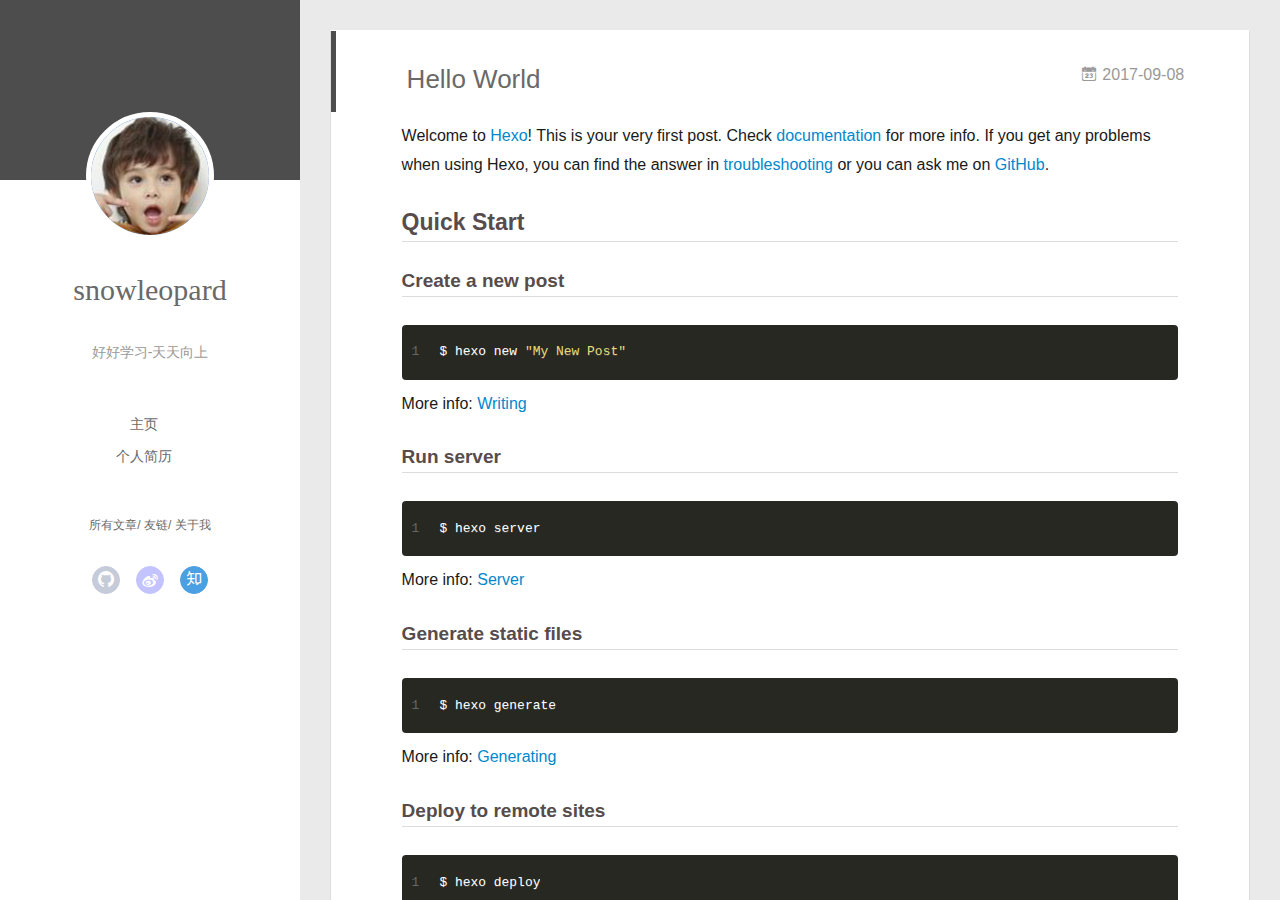
==== index.html @ a70fa16c "Site updated: 2017-09-08 23:40:39" ====
<!DOCTYPE html>
<html>
<head>
  <meta charset="utf-8">
  
  <meta name="renderer" content="webkit">
  <meta http-equiv="X-UA-Compatible" content="IE=edge" >
  <link rel="dns-prefetch" href="http://eofpk.github.io">
  <title>个人博客</title>
  <meta name="viewport" content="width=device-width, initial-scale=1, maximum-scale=1">
  <meta name="description" content="站在巨人的肩膀上">
<meta property="og:type" content="website">
<meta property="og:title" content="个人博客">
<meta property="og:url" content="http://eofpk.github.io/index.html">
<meta property="og:site_name" content="个人博客">
<meta property="og:description" content="站在巨人的肩膀上">
<meta name="twitter:card" content="summary">
<meta name="twitter:title" content="个人博客">
<meta name="twitter:description" content="站在巨人的肩膀上">
  
    <link rel="alternative" href="/atom.xml" title="个人博客" type="application/atom+xml">
  
  
    <link rel="icon" href="/favicon.png">
  
  <link rel="stylesheet" type="text/css" href="/./main.507b3a.css">
  <style type="text/css">
  
    #container.show {
      background: linear-gradient(200deg,#a0cfe4,#e8c37e);
    }
  </style>
  

  

</head>

<body>
  <div id="container" q-class="show:isCtnShow">
    <canvas id="anm-canvas" class="anm-canvas"></canvas>
    <div class="left-col" q-class="show:isShow">
      
<div class="overlay" style="background: #4d4d4d"></div>
<div class="intrude-less">
	<header id="header" class="inner">
		<a href="" class="profilepic">
			<img src="/icon.png" class="js-avatar">
		</a>
		<hgroup>
		  <h1 class="header-author"><a href="">snowleopard</a></h1>
		</hgroup>
		
		<p class="header-subtitle">好好学习-天天向上</p>
		

		<nav class="header-menu">
			<ul>
			
				<li><a href="/">主页</a></li>
	        
				<li><a href="/resume/resume.html">个人简历</a></li>
	        
			</ul>
		</nav>
		<nav class="header-smart-menu">
    		
    			
    			<a q-on="click: openSlider(e, 'innerArchive')" href="javascript:void(0)">所有文章</a>
    			
            
    			
    			<a q-on="click: openSlider(e, 'friends')" href="javascript:void(0)">友链</a>
    			
            
    			
    			<a q-on="click: openSlider(e, 'aboutme')" href="javascript:void(0)">关于我</a>
    			
            
		</nav>
		<nav class="header-nav">
			<div class="social">
				
					<a class="github" target="_blank" href="https://github.com" title="github"><i class="icon-github"></i></a>
		        
					<a class="weibo" target="_blank" href="http://weibo.com" title="weibo"><i class="icon-weibo"></i></a>
		        
					<a class="zhihu" target="_blank" href="http://www.zhihu.com" title="zhihu"><i class="icon-zhihu"></i></a>
		        
			</div>
		</nav>
	</header>		
</div>

    </div>
    <div class="mid-col" q-class="show:isShow,hide:isShow|isFalse">
      
<nav id="mobile-nav">
  	<div class="overlay js-overlay" style="background: #4d4d4d"></div>
	<div class="btnctn js-mobile-btnctn">
  		<div class="slider-trigger list" q-on="click: openSlider(e)"><i class="icon icon-sort"></i></div>
	</div>
	<div class="intrude-less">
		<header id="header" class="inner">
			<div class="profilepic">
				<img src="/icon.png" class="js-avatar">
			</div>
			<hgroup>
			  <h1 class="header-author js-header-author">snowleopard</h1>
			</hgroup>
			
			<p class="header-subtitle"><i class="icon icon-quo-left"></i>好好学习-天天向上<i class="icon icon-quo-right"></i></p>
			
			
			
				
			
				
			
			
			
			<nav class="header-nav">
				<div class="social">
					
						<a class="github" target="_blank" href="https://github.com" title="github"><i class="icon-github"></i></a>
			        
						<a class="weibo" target="_blank" href="http://weibo.com" title="weibo"><i class="icon-weibo"></i></a>
			        
						<a class="zhihu" target="_blank" href="http://www.zhihu.com" title="zhihu"><i class="icon-zhihu"></i></a>
			        
				</div>
			</nav>

			<nav class="header-menu js-header-menu">
				<ul style="width: 50%">
				
				
					<li style="width: 50%"><a href="/">主页</a></li>
		        
					<li style="width: 50%"><a href="/resume/resume.html">个人简历</a></li>
		        
				</ul>
			</nav>
		</header>				
	</div>
	<div class="mobile-mask" style="display:none" q-show="isShow"></div>
</nav>

      <div id="wrapper" class="body-wrap">
        <div class="menu-l">
          <div class="canvas-wrap">
            <canvas data-colors="#eaeaea" data-sectionHeight="100" data-contentId="js-content" id="myCanvas1" class="anm-canvas"></canvas>
          </div>
          <div id="js-content" class="content-ll">
            
  
    <article id="post-hello-world" class="article article-type-post  article-index" itemscope itemprop="blogPost">
  <div class="article-inner">
    
      <header class="article-header">
        
  
    <h1 itemprop="name">
      <a class="article-title" href="/2017/09/08/hello-world/">Hello World</a>
    </h1>
  

        
        <a href="/2017/09/08/hello-world/" class="archive-article-date">
  	<time datetime="2017-09-08T13:45:55.817Z" itemprop="datePublished"><i class="icon-calendar icon"></i>2017-09-08</time>
</a>
        
      </header>
    
    <div class="article-entry" itemprop="articleBody">
      
        <p>Welcome to <a href="https://hexo.io/" target="_blank" rel="external">Hexo</a>! This is your very first post. Check <a href="https://hexo.io/docs/" target="_blank" rel="external">documentation</a> for more info. If you get any problems when using Hexo, you can find the answer in <a href="https://hexo.io/docs/troubleshooting.html" target="_blank" rel="external">troubleshooting</a> or you can ask me on <a href="https://github.com/hexojs/hexo/issues" target="_blank" rel="external">GitHub</a>.</p>
<h2 id="Quick-Start"><a href="#Quick-Start" class="headerlink" title="Quick Start"></a>Quick Start</h2><h3 id="Create-a-new-post"><a href="#Create-a-new-post" class="headerlink" title="Create a new post"></a>Create a new post</h3><figure class="highlight bash"><table><tr><td class="gutter"><pre><div class="line">1</div></pre></td><td class="code"><pre><div class="line">$ hexo new <span class="string">"My New Post"</span></div></pre></td></tr></table></figure>
<p>More info: <a href="https://hexo.io/docs/writing.html" target="_blank" rel="external">Writing</a></p>
<h3 id="Run-server"><a href="#Run-server" class="headerlink" title="Run server"></a>Run server</h3><figure class="highlight bash"><table><tr><td class="gutter"><pre><div class="line">1</div></pre></td><td class="code"><pre><div class="line">$ hexo server</div></pre></td></tr></table></figure>
<p>More info: <a href="https://hexo.io/docs/server.html" target="_blank" rel="external">Server</a></p>
<h3 id="Generate-static-files"><a href="#Generate-static-files" class="headerlink" title="Generate static files"></a>Generate static files</h3><figure class="highlight bash"><table><tr><td class="gutter"><pre><div class="line">1</div></pre></td><td class="code"><pre><div class="line">$ hexo generate</div></pre></td></tr></table></figure>
<p>More info: <a href="https://hexo.io/docs/generating.html" target="_blank" rel="external">Generating</a></p>
<h3 id="Deploy-to-remote-sites"><a href="#Deploy-to-remote-sites" class="headerlink" title="Deploy to remote sites"></a>Deploy to remote sites</h3><figure class="highlight bash"><table><tr><td class="gutter"><pre><div class="line">1</div></pre></td><td class="code"><pre><div class="line">$ hexo deploy</div></pre></td></tr></table></figure>
<p>More info: <a href="https://hexo.io/docs/deployment.html" target="_blank" rel="external">Deployment</a></p>

      

      
    </div>
    <div class="article-info article-info-index">
      
      
      

      
        <p class="article-more-link">
          <a class="article-more-a" href="/2017/09/08/hello-world/">展开全文 >></a>
        </p>
      

      
      <div class="clearfix"></div>
    </div>
  </div>
</article>

<aside class="wrap-side-operation">
    <div class="mod-side-operation">
        
        <div class="jump-container" id="js-jump-container" style="display:none;">
            <a href="javascript:void(0)" class="mod-side-operation__jump-to-top">
                <i class="icon-font icon-back"></i>
            </a>
            <div id="js-jump-plan-container" class="jump-plan-container" style="top: -11px;">
                <i class="icon-font icon-plane jump-plane"></i>
            </div>
        </div>
        
        
    </div>
</aside>




  
  


          </div>
        </div>
      </div>
      <footer id="footer">
  <div class="outer">
    <div id="footer-info">
    	<div class="footer-left">
    		&copy; 2017 snowleopard
    	</div>
      	<div class="footer-right">
      		<a href="http://hexo.io/" target="_blank">由Hexo强力驱动</a>
      	</div>
    </div>
  </div>
</footer>
    </div>
    <script>
	var yiliaConfig = {
		mathjax: false,
		isHome: true,
		isPost: false,
		isArchive: false,
		isTag: false,
		isCategory: false,
		open_in_new: false,
		toc_hide_index: true,
		root: "/",
		innerArchive: true,
		showTags: false
	}
</script>

<script>!function(t){function n(e){if(r[e])return r[e].exports;var i=r[e]={exports:{},id:e,loaded:!1};return t[e].call(i.exports,i,i.exports,n),i.loaded=!0,i.exports}var r={};n.m=t,n.c=r,n.p="./",n(0)}([function(t,n,r){r(195),t.exports=r(191)},function(t,n,r){var e=r(3),i=r(52),o=r(27),u=r(28),c=r(53),f="prototype",a=function(t,n,r){var s,l,h,v,p=t&a.F,d=t&a.G,y=t&a.S,g=t&a.P,b=t&a.B,m=d?e:y?e[n]||(e[n]={}):(e[n]||{})[f],x=d?i:i[n]||(i[n]={}),w=x[f]||(x[f]={});d&&(r=n);for(s in r)l=!p&&m&&void 0!==m[s],h=(l?m:r)[s],v=b&&l?c(h,e):g&&"function"==typeof h?c(Function.call,h):h,m&&u(m,s,h,t&a.U),x[s]!=h&&o(x,s,v),g&&w[s]!=h&&(w[s]=h)};e.core=i,a.F=1,a.G=2,a.S=4,a.P=8,a.B=16,a.W=32,a.U=64,a.R=128,t.exports=a},function(t,n,r){var e=r(6);t.exports=function(t){if(!e(t))throw TypeError(t+" is not an object!");return t}},function(t,n){var r=t.exports="undefined"!=typeof window&&window.Math==Math?window:"undefined"!=typeof self&&self.Math==Math?self:Function("return this")();"number"==typeof __g&&(__g=r)},function(t,n){t.exports=function(t){try{return!!t()}catch(t){return!0}}},function(t,n){var r=t.exports="undefined"!=typeof window&&window.Math==Math?window:"undefined"!=typeof self&&self.Math==Math?self:Function("return this")();"number"==typeof __g&&(__g=r)},function(t,n){t.exports=function(t){return"object"==typeof t?null!==t:"function"==typeof t}},function(t,n,r){var e=r(126)("wks"),i=r(76),o=r(3).Symbol,u="function"==typeof o;(t.exports=function(t){return e[t]||(e[t]=u&&o[t]||(u?o:i)("Symbol."+t))}).store=e},function(t,n){var r={}.hasOwnProperty;t.exports=function(t,n){return r.call(t,n)}},function(t,n,r){var e=r(94),i=r(33);t.exports=function(t){return e(i(t))}},function(t,n,r){t.exports=!r(4)(function(){return 7!=Object.defineProperty({},"a",{get:function(){return 7}}).a})},function(t,n,r){var e=r(2),i=r(167),o=r(50),u=Object.defineProperty;n.f=r(10)?Object.defineProperty:function(t,n,r){if(e(t),n=o(n,!0),e(r),i)try{return u(t,n,r)}catch(t){}if("get"in r||"set"in r)throw TypeError("Accessors not supported!");return"value"in r&&(t[n]=r.value),t}},function(t,n,r){t.exports=!r(18)(function(){return 7!=Object.defineProperty({},"a",{get:function(){return 7}}).a})},function(t,n,r){var e=r(14),i=r(22);t.exports=r(12)?function(t,n,r){return e.f(t,n,i(1,r))}:function(t,n,r){return t[n]=r,t}},function(t,n,r){var e=r(20),i=r(58),o=r(42),u=Object.defineProperty;n.f=r(12)?Object.defineProperty:function(t,n,r){if(e(t),n=o(n,!0),e(r),i)try{return u(t,n,r)}catch(t){}if("get"in r||"set"in r)throw TypeError("Accessors not supported!");return"value"in r&&(t[n]=r.value),t}},function(t,n,r){var e=r(40)("wks"),i=r(23),o=r(5).Symbol,u="function"==typeof o;(t.exports=function(t){return e[t]||(e[t]=u&&o[t]||(u?o:i)("Symbol."+t))}).store=e},function(t,n,r){var e=r(67),i=Math.min;t.exports=function(t){return t>0?i(e(t),9007199254740991):0}},function(t,n,r){var e=r(46);t.exports=function(t){return Object(e(t))}},function(t,n){t.exports=function(t){try{return!!t()}catch(t){return!0}}},function(t,n,r){var e=r(63),i=r(34);t.exports=Object.keys||function(t){return e(t,i)}},function(t,n,r){var e=r(21);t.exports=function(t){if(!e(t))throw TypeError(t+" is not an object!");return t}},function(t,n){t.exports=function(t){return"object"==typeof t?null!==t:"function"==typeof t}},function(t,n){t.exports=function(t,n){return{enumerable:!(1&t),configurable:!(2&t),writable:!(4&t),value:n}}},function(t,n){var r=0,e=Math.random();t.exports=function(t){return"Symbol(".concat(void 0===t?"":t,")_",(++r+e).toString(36))}},function(t,n){var r={}.hasOwnProperty;t.exports=function(t,n){return r.call(t,n)}},function(t,n){var r=t.exports={version:"2.4.0"};"number"==typeof __e&&(__e=r)},function(t,n){t.exports=function(t){if("function"!=typeof t)throw TypeError(t+" is not a function!");return t}},function(t,n,r){var e=r(11),i=r(66);t.exports=r(10)?function(t,n,r){return e.f(t,n,i(1,r))}:function(t,n,r){return t[n]=r,t}},function(t,n,r){var e=r(3),i=r(27),o=r(24),u=r(76)("src"),c="toString",f=Function[c],a=(""+f).split(c);r(52).inspectSource=function(t){return f.call(t)},(t.exports=function(t,n,r,c){var f="function"==typeof r;f&&(o(r,"name")||i(r,"name",n)),t[n]!==r&&(f&&(o(r,u)||i(r,u,t[n]?""+t[n]:a.join(String(n)))),t===e?t[n]=r:c?t[n]?t[n]=r:i(t,n,r):(delete t[n],i(t,n,r)))})(Function.prototype,c,function(){return"function"==typeof this&&this[u]||f.call(this)})},function(t,n,r){var e=r(1),i=r(4),o=r(46),u=function(t,n,r,e){var i=String(o(t)),u="<"+n;return""!==r&&(u+=" "+r+'="'+String(e).replace(/"/g,"&quot;")+'"'),u+">"+i+"</"+n+">"};t.exports=function(t,n){var r={};r[t]=n(u),e(e.P+e.F*i(function(){var n=""[t]('"');return n!==n.toLowerCase()||n.split('"').length>3}),"String",r)}},function(t,n,r){var e=r(115),i=r(46);t.exports=function(t){return e(i(t))}},function(t,n,r){var e=r(116),i=r(66),o=r(30),u=r(50),c=r(24),f=r(167),a=Object.getOwnPropertyDescriptor;n.f=r(10)?a:function(t,n){if(t=o(t),n=u(n,!0),f)try{return a(t,n)}catch(t){}if(c(t,n))return i(!e.f.call(t,n),t[n])}},function(t,n,r){var e=r(24),i=r(17),o=r(145)("IE_PROTO"),u=Object.prototype;t.exports=Object.getPrototypeOf||function(t){return t=i(t),e(t,o)?t[o]:"function"==typeof t.constructor&&t instanceof t.constructor?t.constructor.prototype:t instanceof Object?u:null}},function(t,n){t.exports=function(t){if(void 0==t)throw TypeError("Can't call method on  "+t);return t}},function(t,n){t.exports="constructor,hasOwnProperty,isPrototypeOf,propertyIsEnumerable,toLocaleString,toString,valueOf".split(",")},function(t,n){t.exports={}},function(t,n){t.exports=!0},function(t,n){n.f={}.propertyIsEnumerable},function(t,n,r){var e=r(14).f,i=r(8),o=r(15)("toStringTag");t.exports=function(t,n,r){t&&!i(t=r?t:t.prototype,o)&&e(t,o,{configurable:!0,value:n})}},function(t,n,r){var e=r(40)("keys"),i=r(23);t.exports=function(t){return e[t]||(e[t]=i(t))}},function(t,n,r){var e=r(5),i="__core-js_shared__",o=e[i]||(e[i]={});t.exports=function(t){return o[t]||(o[t]={})}},function(t,n){var r=Math.ceil,e=Math.floor;t.exports=function(t){return isNaN(t=+t)?0:(t>0?e:r)(t)}},function(t,n,r){var e=r(21);t.exports=function(t,n){if(!e(t))return t;var r,i;if(n&&"function"==typeof(r=t.toString)&&!e(i=r.call(t)))return i;if("function"==typeof(r=t.valueOf)&&!e(i=r.call(t)))return i;if(!n&&"function"==typeof(r=t.toString)&&!e(i=r.call(t)))return i;throw TypeError("Can't convert object to primitive value")}},function(t,n,r){var e=r(5),i=r(25),o=r(36),u=r(44),c=r(14).f;t.exports=function(t){var n=i.Symbol||(i.Symbol=o?{}:e.Symbol||{});"_"==t.charAt(0)||t in n||c(n,t,{value:u.f(t)})}},function(t,n,r){n.f=r(15)},function(t,n){var r={}.toString;t.exports=function(t){return r.call(t).slice(8,-1)}},function(t,n){t.exports=function(t){if(void 0==t)throw TypeError("Can't call method on  "+t);return t}},function(t,n,r){var e=r(4);t.exports=function(t,n){return!!t&&e(function(){n?t.call(null,function(){},1):t.call(null)})}},function(t,n,r){var e=r(53),i=r(115),o=r(17),u=r(16),c=r(203);t.exports=function(t,n){var r=1==t,f=2==t,a=3==t,s=4==t,l=6==t,h=5==t||l,v=n||c;return function(n,c,p){for(var d,y,g=o(n),b=i(g),m=e(c,p,3),x=u(b.length),w=0,S=r?v(n,x):f?v(n,0):void 0;x>w;w++)if((h||w in b)&&(d=b[w],y=m(d,w,g),t))if(r)S[w]=y;else if(y)switch(t){case 3:return!0;case 5:return d;case 6:return w;case 2:S.push(d)}else if(s)return!1;return l?-1:a||s?s:S}}},function(t,n,r){var e=r(1),i=r(52),o=r(4);t.exports=function(t,n){var r=(i.Object||{})[t]||Object[t],u={};u[t]=n(r),e(e.S+e.F*o(function(){r(1)}),"Object",u)}},function(t,n,r){var e=r(6);t.exports=function(t,n){if(!e(t))return t;var r,i;if(n&&"function"==typeof(r=t.toString)&&!e(i=r.call(t)))return i;if("function"==typeof(r=t.valueOf)&&!e(i=r.call(t)))return i;if(!n&&"function"==typeof(r=t.toString)&&!e(i=r.call(t)))return i;throw TypeError("Can't convert object to primitive value")}},function(t,n,r){var e=r(5),i=r(25),o=r(91),u=r(13),c="prototype",f=function(t,n,r){var a,s,l,h=t&f.F,v=t&f.G,p=t&f.S,d=t&f.P,y=t&f.B,g=t&f.W,b=v?i:i[n]||(i[n]={}),m=b[c],x=v?e:p?e[n]:(e[n]||{})[c];v&&(r=n);for(a in r)(s=!h&&x&&void 0!==x[a])&&a in b||(l=s?x[a]:r[a],b[a]=v&&"function"!=typeof x[a]?r[a]:y&&s?o(l,e):g&&x[a]==l?function(t){var n=function(n,r,e){if(this instanceof t){switch(arguments.length){case 0:return new t;case 1:return new t(n);case 2:return new t(n,r)}return new t(n,r,e)}return t.apply(this,arguments)};return n[c]=t[c],n}(l):d&&"function"==typeof l?o(Function.call,l):l,d&&((b.virtual||(b.virtual={}))[a]=l,t&f.R&&m&&!m[a]&&u(m,a,l)))};f.F=1,f.G=2,f.S=4,f.P=8,f.B=16,f.W=32,f.U=64,f.R=128,t.exports=f},function(t,n){var r=t.exports={version:"2.4.0"};"number"==typeof __e&&(__e=r)},function(t,n,r){var e=r(26);t.exports=function(t,n,r){if(e(t),void 0===n)return t;switch(r){case 1:return function(r){return t.call(n,r)};case 2:return function(r,e){return t.call(n,r,e)};case 3:return function(r,e,i){return t.call(n,r,e,i)}}return function(){return t.apply(n,arguments)}}},function(t,n,r){var e=r(183),i=r(1),o=r(126)("metadata"),u=o.store||(o.store=new(r(186))),c=function(t,n,r){var i=u.get(t);if(!i){if(!r)return;u.set(t,i=new e)}var o=i.get(n);if(!o){if(!r)return;i.set(n,o=new e)}return o},f=function(t,n,r){var e=c(n,r,!1);return void 0!==e&&e.has(t)},a=function(t,n,r){var e=c(n,r,!1);return void 0===e?void 0:e.get(t)},s=function(t,n,r,e){c(r,e,!0).set(t,n)},l=function(t,n){var r=c(t,n,!1),e=[];return r&&r.forEach(function(t,n){e.push(n)}),e},h=function(t){return void 0===t||"symbol"==typeof t?t:String(t)},v=function(t){i(i.S,"Reflect",t)};t.exports={store:u,map:c,has:f,get:a,set:s,keys:l,key:h,exp:v}},function(t,n,r){"use strict";if(r(10)){var e=r(69),i=r(3),o=r(4),u=r(1),c=r(127),f=r(152),a=r(53),s=r(68),l=r(66),h=r(27),v=r(73),p=r(67),d=r(16),y=r(75),g=r(50),b=r(24),m=r(180),x=r(114),w=r(6),S=r(17),_=r(137),O=r(70),E=r(32),P=r(71).f,j=r(154),F=r(76),M=r(7),A=r(48),N=r(117),T=r(146),I=r(155),k=r(80),L=r(123),R=r(74),C=r(130),W=r(160),D=r(11),U=r(31),G=D.f,B=U.f,V=i.RangeError,z=i.TypeError,q=i.Uint8Array,K="ArrayBuffer",Y="Shared"+K,J="BYTES_PER_ELEMENT",H="prototype",$=Array[H],X=f.ArrayBuffer,Q=f.DataView,Z=A(0),tt=A(2),nt=A(3),rt=A(4),et=A(5),it=A(6),ot=N(!0),ut=N(!1),ct=I.values,ft=I.keys,at=I.entries,st=$.lastIndexOf,lt=$.reduce,ht=$.reduceRight,vt=$.join,pt=$.sort,dt=$.slice,yt=$.toString,gt=$.toLocaleString,bt=M("iterator"),mt=M("toStringTag"),xt=F("typed_constructor"),wt=F("def_constructor"),St=c.CONSTR,_t=c.TYPED,Ot=c.VIEW,Et="Wrong length!",Pt=A(1,function(t,n){return Tt(T(t,t[wt]),n)}),jt=o(function(){return 1===new q(new Uint16Array([1]).buffer)[0]}),Ft=!!q&&!!q[H].set&&o(function(){new q(1).set({})}),Mt=function(t,n){if(void 0===t)throw z(Et);var r=+t,e=d(t);if(n&&!m(r,e))throw V(Et);return e},At=function(t,n){var r=p(t);if(r<0||r%n)throw V("Wrong offset!");return r},Nt=function(t){if(w(t)&&_t in t)return t;throw z(t+" is not a typed array!")},Tt=function(t,n){if(!(w(t)&&xt in t))throw z("It is not a typed array constructor!");return new t(n)},It=function(t,n){return kt(T(t,t[wt]),n)},kt=function(t,n){for(var r=0,e=n.length,i=Tt(t,e);e>r;)i[r]=n[r++];return i},Lt=function(t,n,r){G(t,n,{get:function(){return this._d[r]}})},Rt=function(t){var n,r,e,i,o,u,c=S(t),f=arguments.length,s=f>1?arguments[1]:void 0,l=void 0!==s,h=j(c);if(void 0!=h&&!_(h)){for(u=h.call(c),e=[],n=0;!(o=u.next()).done;n++)e.push(o.value);c=e}for(l&&f>2&&(s=a(s,arguments[2],2)),n=0,r=d(c.length),i=Tt(this,r);r>n;n++)i[n]=l?s(c[n],n):c[n];return i},Ct=function(){for(var t=0,n=arguments.length,r=Tt(this,n);n>t;)r[t]=arguments[t++];return r},Wt=!!q&&o(function(){gt.call(new q(1))}),Dt=function(){return gt.apply(Wt?dt.call(Nt(this)):Nt(this),arguments)},Ut={copyWithin:function(t,n){return W.call(Nt(this),t,n,arguments.length>2?arguments[2]:void 0)},every:function(t){return rt(Nt(this),t,arguments.length>1?arguments[1]:void 0)},fill:function(t){return C.apply(Nt(this),arguments)},filter:function(t){return It(this,tt(Nt(this),t,arguments.length>1?arguments[1]:void 0))},find:function(t){return et(Nt(this),t,arguments.length>1?arguments[1]:void 0)},findIndex:function(t){return it(Nt(this),t,arguments.length>1?arguments[1]:void 0)},forEach:function(t){Z(Nt(this),t,arguments.length>1?arguments[1]:void 0)},indexOf:function(t){return ut(Nt(this),t,arguments.length>1?arguments[1]:void 0)},includes:function(t){return ot(Nt(this),t,arguments.length>1?arguments[1]:void 0)},join:function(t){return vt.apply(Nt(this),arguments)},lastIndexOf:function(t){return st.apply(Nt(this),arguments)},map:function(t){return Pt(Nt(this),t,arguments.length>1?arguments[1]:void 0)},reduce:function(t){return lt.apply(Nt(this),arguments)},reduceRight:function(t){return ht.apply(Nt(this),arguments)},reverse:function(){for(var t,n=this,r=Nt(n).length,e=Math.floor(r/2),i=0;i<e;)t=n[i],n[i++]=n[--r],n[r]=t;return n},some:function(t){return nt(Nt(this),t,arguments.length>1?arguments[1]:void 0)},sort:function(t){return pt.call(Nt(this),t)},subarray:function(t,n){var r=Nt(this),e=r.length,i=y(t,e);return new(T(r,r[wt]))(r.buffer,r.byteOffset+i*r.BYTES_PER_ELEMENT,d((void 0===n?e:y(n,e))-i))}},Gt=function(t,n){return It(this,dt.call(Nt(this),t,n))},Bt=function(t){Nt(this);var n=At(arguments[1],1),r=this.length,e=S(t),i=d(e.length),o=0;if(i+n>r)throw V(Et);for(;o<i;)this[n+o]=e[o++]},Vt={entries:function(){return at.call(Nt(this))},keys:function(){return ft.call(Nt(this))},values:function(){return ct.call(Nt(this))}},zt=function(t,n){return w(t)&&t[_t]&&"symbol"!=typeof n&&n in t&&String(+n)==String(n)},qt=function(t,n){return zt(t,n=g(n,!0))?l(2,t[n]):B(t,n)},Kt=function(t,n,r){return!(zt(t,n=g(n,!0))&&w(r)&&b(r,"value"))||b(r,"get")||b(r,"set")||r.configurable||b(r,"writable")&&!r.writable||b(r,"enumerable")&&!r.enumerable?G(t,n,r):(t[n]=r.value,t)};St||(U.f=qt,D.f=Kt),u(u.S+u.F*!St,"Object",{getOwnPropertyDescriptor:qt,defineProperty:Kt}),o(function(){yt.call({})})&&(yt=gt=function(){return vt.call(this)});var Yt=v({},Ut);v(Yt,Vt),h(Yt,bt,Vt.values),v(Yt,{slice:Gt,set:Bt,constructor:function(){},toString:yt,toLocaleString:Dt}),Lt(Yt,"buffer","b"),Lt(Yt,"byteOffset","o"),Lt(Yt,"byteLength","l"),Lt(Yt,"length","e"),G(Yt,mt,{get:function(){return this[_t]}}),t.exports=function(t,n,r,f){f=!!f;var a=t+(f?"Clamped":"")+"Array",l="Uint8Array"!=a,v="get"+t,p="set"+t,y=i[a],g=y||{},b=y&&E(y),m=!y||!c.ABV,S={},_=y&&y[H],j=function(t,r){var e=t._d;return e.v[v](r*n+e.o,jt)},F=function(t,r,e){var i=t._d;f&&(e=(e=Math.round(e))<0?0:e>255?255:255&e),i.v[p](r*n+i.o,e,jt)},M=function(t,n){G(t,n,{get:function(){return j(this,n)},set:function(t){return F(this,n,t)},enumerable:!0})};m?(y=r(function(t,r,e,i){s(t,y,a,"_d");var o,u,c,f,l=0,v=0;if(w(r)){if(!(r instanceof X||(f=x(r))==K||f==Y))return _t in r?kt(y,r):Rt.call(y,r);o=r,v=At(e,n);var p=r.byteLength;if(void 0===i){if(p%n)throw V(Et);if((u=p-v)<0)throw V(Et)}else if((u=d(i)*n)+v>p)throw V(Et);c=u/n}else c=Mt(r,!0),u=c*n,o=new X(u);for(h(t,"_d",{b:o,o:v,l:u,e:c,v:new Q(o)});l<c;)M(t,l++)}),_=y[H]=O(Yt),h(_,"constructor",y)):L(function(t){new y(null),new y(t)},!0)||(y=r(function(t,r,e,i){s(t,y,a);var o;return w(r)?r instanceof X||(o=x(r))==K||o==Y?void 0!==i?new g(r,At(e,n),i):void 0!==e?new g(r,At(e,n)):new g(r):_t in r?kt(y,r):Rt.call(y,r):new g(Mt(r,l))}),Z(b!==Function.prototype?P(g).concat(P(b)):P(g),function(t){t in y||h(y,t,g[t])}),y[H]=_,e||(_.constructor=y));var A=_[bt],N=!!A&&("values"==A.name||void 0==A.name),T=Vt.values;h(y,xt,!0),h(_,_t,a),h(_,Ot,!0),h(_,wt,y),(f?new y(1)[mt]==a:mt in _)||G(_,mt,{get:function(){return a}}),S[a]=y,u(u.G+u.W+u.F*(y!=g),S),u(u.S,a,{BYTES_PER_ELEMENT:n,from:Rt,of:Ct}),J in _||h(_,J,n),u(u.P,a,Ut),R(a),u(u.P+u.F*Ft,a,{set:Bt}),u(u.P+u.F*!N,a,Vt),u(u.P+u.F*(_.toString!=yt),a,{toString:yt}),u(u.P+u.F*o(function(){new y(1).slice()}),a,{slice:Gt}),u(u.P+u.F*(o(function(){return[1,2].toLocaleString()!=new y([1,2]).toLocaleString()})||!o(function(){_.toLocaleString.call([1,2])})),a,{toLocaleString:Dt}),k[a]=N?A:T,e||N||h(_,bt,T)}}else t.exports=function(){}},function(t,n){var r={}.toString;t.exports=function(t){return r.call(t).slice(8,-1)}},function(t,n,r){var e=r(21),i=r(5).document,o=e(i)&&e(i.createElement);t.exports=function(t){return o?i.createElement(t):{}}},function(t,n,r){t.exports=!r(12)&&!r(18)(function(){return 7!=Object.defineProperty(r(57)("div"),"a",{get:function(){return 7}}).a})},function(t,n,r){"use strict";var e=r(36),i=r(51),o=r(64),u=r(13),c=r(8),f=r(35),a=r(96),s=r(38),l=r(103),h=r(15)("iterator"),v=!([].keys&&"next"in[].keys()),p="keys",d="values",y=function(){return this};t.exports=function(t,n,r,g,b,m,x){a(r,n,g);var w,S,_,O=function(t){if(!v&&t in F)return F[t];switch(t){case p:case d:return function(){return new r(this,t)}}return function(){return new r(this,t)}},E=n+" Iterator",P=b==d,j=!1,F=t.prototype,M=F[h]||F["@@iterator"]||b&&F[b],A=M||O(b),N=b?P?O("entries"):A:void 0,T="Array"==n?F.entries||M:M;if(T&&(_=l(T.call(new t)))!==Object.prototype&&(s(_,E,!0),e||c(_,h)||u(_,h,y)),P&&M&&M.name!==d&&(j=!0,A=function(){return M.call(this)}),e&&!x||!v&&!j&&F[h]||u(F,h,A),f[n]=A,f[E]=y,b)if(w={values:P?A:O(d),keys:m?A:O(p),entries:N},x)for(S in w)S in F||o(F,S,w[S]);else i(i.P+i.F*(v||j),n,w);return w}},function(t,n,r){var e=r(20),i=r(100),o=r(34),u=r(39)("IE_PROTO"),c=function(){},f="prototype",a=function(){var t,n=r(57)("iframe"),e=o.length;for(n.style.display="none",r(93).appendChild(n),n.src="javascript:",t=n.contentWindow.document,t.open(),t.write("<script>document.F=Object<\/script>"),t.close(),a=t.F;e--;)delete a[f][o[e]];return a()};t.exports=Object.create||function(t,n){var r;return null!==t?(c[f]=e(t),r=new c,c[f]=null,r[u]=t):r=a(),void 0===n?r:i(r,n)}},function(t,n,r){var e=r(63),i=r(34).concat("length","prototype");n.f=Object.getOwnPropertyNames||function(t){return e(t,i)}},function(t,n){n.f=Object.getOwnPropertySymbols},function(t,n,r){var e=r(8),i=r(9),o=r(90)(!1),u=r(39)("IE_PROTO");t.exports=function(t,n){var r,c=i(t),f=0,a=[];for(r in c)r!=u&&e(c,r)&&a.push(r);for(;n.length>f;)e(c,r=n[f++])&&(~o(a,r)||a.push(r));return a}},function(t,n,r){t.exports=r(13)},function(t,n,r){var e=r(76)("meta"),i=r(6),o=r(24),u=r(11).f,c=0,f=Object.isExtensible||function(){return!0},a=!r(4)(function(){return f(Object.preventExtensions({}))}),s=function(t){u(t,e,{value:{i:"O"+ ++c,w:{}}})},l=function(t,n){if(!i(t))return"symbol"==typeof t?t:("string"==typeof t?"S":"P")+t;if(!o(t,e)){if(!f(t))return"F";if(!n)return"E";s(t)}return t[e].i},h=function(t,n){if(!o(t,e)){if(!f(t))return!0;if(!n)return!1;s(t)}return t[e].w},v=function(t){return a&&p.NEED&&f(t)&&!o(t,e)&&s(t),t},p=t.exports={KEY:e,NEED:!1,fastKey:l,getWeak:h,onFreeze:v}},function(t,n){t.exports=function(t,n){return{enumerable:!(1&t),configurable:!(2&t),writable:!(4&t),value:n}}},function(t,n){var r=Math.ceil,e=Math.floor;t.exports=function(t){return isNaN(t=+t)?0:(t>0?e:r)(t)}},function(t,n){t.exports=function(t,n,r,e){if(!(t instanceof n)||void 0!==e&&e in t)throw TypeError(r+": incorrect invocation!");return t}},function(t,n){t.exports=!1},function(t,n,r){var e=r(2),i=r(173),o=r(133),u=r(145)("IE_PROTO"),c=function(){},f="prototype",a=function(){var t,n=r(132)("iframe"),e=o.length;for(n.style.display="none",r(135).appendChild(n),n.src="javascript:",t=n.contentWindow.document,t.open(),t.write("<script>document.F=Object<\/script>"),t.close(),a=t.F;e--;)delete a[f][o[e]];return a()};t.exports=Object.create||function(t,n){var r;return null!==t?(c[f]=e(t),r=new c,c[f]=null,r[u]=t):r=a(),void 0===n?r:i(r,n)}},function(t,n,r){var e=r(175),i=r(133).concat("length","prototype");n.f=Object.getOwnPropertyNames||function(t){return e(t,i)}},function(t,n,r){var e=r(175),i=r(133);t.exports=Object.keys||function(t){return e(t,i)}},function(t,n,r){var e=r(28);t.exports=function(t,n,r){for(var i in n)e(t,i,n[i],r);return t}},function(t,n,r){"use strict";var e=r(3),i=r(11),o=r(10),u=r(7)("species");t.exports=function(t){var n=e[t];o&&n&&!n[u]&&i.f(n,u,{configurable:!0,get:function(){return this}})}},function(t,n,r){var e=r(67),i=Math.max,o=Math.min;t.exports=function(t,n){return t=e(t),t<0?i(t+n,0):o(t,n)}},function(t,n){var r=0,e=Math.random();t.exports=function(t){return"Symbol(".concat(void 0===t?"":t,")_",(++r+e).toString(36))}},function(t,n,r){var e=r(33);t.exports=function(t){return Object(e(t))}},function(t,n,r){var e=r(7)("unscopables"),i=Array.prototype;void 0==i[e]&&r(27)(i,e,{}),t.exports=function(t){i[e][t]=!0}},function(t,n,r){var e=r(53),i=r(169),o=r(137),u=r(2),c=r(16),f=r(154),a={},s={},n=t.exports=function(t,n,r,l,h){var v,p,d,y,g=h?function(){return t}:f(t),b=e(r,l,n?2:1),m=0;if("function"!=typeof g)throw TypeError(t+" is not iterable!");if(o(g)){for(v=c(t.length);v>m;m++)if((y=n?b(u(p=t[m])[0],p[1]):b(t[m]))===a||y===s)return y}else for(d=g.call(t);!(p=d.next()).done;)if((y=i(d,b,p.value,n))===a||y===s)return y};n.BREAK=a,n.RETURN=s},function(t,n){t.exports={}},function(t,n,r){var e=r(11).f,i=r(24),o=r(7)("toStringTag");t.exports=function(t,n,r){t&&!i(t=r?t:t.prototype,o)&&e(t,o,{configurable:!0,value:n})}},function(t,n,r){var e=r(1),i=r(46),o=r(4),u=r(150),c="["+u+"]",f="​",a=RegExp("^"+c+c+"*"),s=RegExp(c+c+"*$"),l=function(t,n,r){var i={},c=o(function(){return!!u[t]()||f[t]()!=f}),a=i[t]=c?n(h):u[t];r&&(i[r]=a),e(e.P+e.F*c,"String",i)},h=l.trim=function(t,n){return t=String(i(t)),1&n&&(t=t.replace(a,"")),2&n&&(t=t.replace(s,"")),t};t.exports=l},function(t,n,r){t.exports={default:r(86),__esModule:!0}},function(t,n,r){t.exports={default:r(87),__esModule:!0}},function(t,n,r){"use strict";function e(t){return t&&t.__esModule?t:{default:t}}n.__esModule=!0;var i=r(84),o=e(i),u=r(83),c=e(u),f="function"==typeof c.default&&"symbol"==typeof o.default?function(t){return typeof t}:function(t){return t&&"function"==typeof c.default&&t.constructor===c.default&&t!==c.default.prototype?"symbol":typeof t};n.default="function"==typeof c.default&&"symbol"===f(o.default)?function(t){return void 0===t?"undefined":f(t)}:function(t){return t&&"function"==typeof c.default&&t.constructor===c.default&&t!==c.default.prototype?"symbol":void 0===t?"undefined":f(t)}},function(t,n,r){r(110),r(108),r(111),r(112),t.exports=r(25).Symbol},function(t,n,r){r(109),r(113),t.exports=r(44).f("iterator")},function(t,n){t.exports=function(t){if("function"!=typeof t)throw TypeError(t+" is not a function!");return t}},function(t,n){t.exports=function(){}},function(t,n,r){var e=r(9),i=r(106),o=r(105);t.exports=function(t){return function(n,r,u){var c,f=e(n),a=i(f.length),s=o(u,a);if(t&&r!=r){for(;a>s;)if((c=f[s++])!=c)return!0}else for(;a>s;s++)if((t||s in f)&&f[s]===r)return t||s||0;return!t&&-1}}},function(t,n,r){var e=r(88);t.exports=function(t,n,r){if(e(t),void 0===n)return t;switch(r){case 1:return function(r){return t.call(n,r)};case 2:return function(r,e){return t.call(n,r,e)};case 3:return function(r,e,i){return t.call(n,r,e,i)}}return function(){return t.apply(n,arguments)}}},function(t,n,r){var e=r(19),i=r(62),o=r(37);t.exports=function(t){var n=e(t),r=i.f;if(r)for(var u,c=r(t),f=o.f,a=0;c.length>a;)f.call(t,u=c[a++])&&n.push(u);return n}},function(t,n,r){t.exports=r(5).document&&document.documentElement},function(t,n,r){var e=r(56);t.exports=Object("z").propertyIsEnumerable(0)?Object:function(t){return"String"==e(t)?t.split(""):Object(t)}},function(t,n,r){var e=r(56);t.exports=Array.isArray||function(t){return"Array"==e(t)}},function(t,n,r){"use strict";var e=r(60),i=r(22),o=r(38),u={};r(13)(u,r(15)("iterator"),function(){return this}),t.exports=function(t,n,r){t.prototype=e(u,{next:i(1,r)}),o(t,n+" Iterator")}},function(t,n){t.exports=function(t,n){return{value:n,done:!!t}}},function(t,n,r){var e=r(19),i=r(9);t.exports=function(t,n){for(var r,o=i(t),u=e(o),c=u.length,f=0;c>f;)if(o[r=u[f++]]===n)return r}},function(t,n,r){var e=r(23)("meta"),i=r(21),o=r(8),u=r(14).f,c=0,f=Object.isExtensible||function(){return!0},a=!r(18)(function(){return f(Object.preventExtensions({}))}),s=function(t){u(t,e,{value:{i:"O"+ ++c,w:{}}})},l=function(t,n){if(!i(t))return"symbol"==typeof t?t:("string"==typeof t?"S":"P")+t;if(!o(t,e)){if(!f(t))return"F";if(!n)return"E";s(t)}return t[e].i},h=function(t,n){if(!o(t,e)){if(!f(t))return!0;if(!n)return!1;s(t)}return t[e].w},v=function(t){return a&&p.NEED&&f(t)&&!o(t,e)&&s(t),t},p=t.exports={KEY:e,NEED:!1,fastKey:l,getWeak:h,onFreeze:v}},function(t,n,r){var e=r(14),i=r(20),o=r(19);t.exports=r(12)?Object.defineProperties:function(t,n){i(t);for(var r,u=o(n),c=u.length,f=0;c>f;)e.f(t,r=u[f++],n[r]);return t}},function(t,n,r){var e=r(37),i=r(22),o=r(9),u=r(42),c=r(8),f=r(58),a=Object.getOwnPropertyDescriptor;n.f=r(12)?a:function(t,n){if(t=o(t),n=u(n,!0),f)try{return a(t,n)}catch(t){}if(c(t,n))return i(!e.f.call(t,n),t[n])}},function(t,n,r){var e=r(9),i=r(61).f,o={}.toString,u="object"==typeof window&&window&&Object.getOwnPropertyNames?Object.getOwnPropertyNames(window):[],c=function(t){try{return i(t)}catch(t){return u.slice()}};t.exports.f=function(t){return u&&"[object Window]"==o.call(t)?c(t):i(e(t))}},function(t,n,r){var e=r(8),i=r(77),o=r(39)("IE_PROTO"),u=Object.prototype;t.exports=Object.getPrototypeOf||function(t){return t=i(t),e(t,o)?t[o]:"function"==typeof t.constructor&&t instanceof t.constructor?t.constructor.prototype:t instanceof Object?u:null}},function(t,n,r){var e=r(41),i=r(33);t.exports=function(t){return function(n,r){var o,u,c=String(i(n)),f=e(r),a=c.length;return f<0||f>=a?t?"":void 0:(o=c.charCodeAt(f),o<55296||o>56319||f+1===a||(u=c.charCodeAt(f+1))<56320||u>57343?t?c.charAt(f):o:t?c.slice(f,f+2):u-56320+(o-55296<<10)+65536)}}},function(t,n,r){var e=r(41),i=Math.max,o=Math.min;t.exports=function(t,n){return t=e(t),t<0?i(t+n,0):o(t,n)}},function(t,n,r){var e=r(41),i=Math.min;t.exports=function(t){return t>0?i(e(t),9007199254740991):0}},function(t,n,r){"use strict";var e=r(89),i=r(97),o=r(35),u=r(9);t.exports=r(59)(Array,"Array",function(t,n){this._t=u(t),this._i=0,this._k=n},function(){var t=this._t,n=this._k,r=this._i++;return!t||r>=t.length?(this._t=void 0,i(1)):"keys"==n?i(0,r):"values"==n?i(0,t[r]):i(0,[r,t[r]])},"values"),o.Arguments=o.Array,e("keys"),e("values"),e("entries")},function(t,n){},function(t,n,r){"use strict";var e=r(104)(!0);r(59)(String,"String",function(t){this._t=String(t),this._i=0},function(){var t,n=this._t,r=this._i;return r>=n.length?{value:void 0,done:!0}:(t=e(n,r),this._i+=t.length,{value:t,done:!1})})},function(t,n,r){"use strict";var e=r(5),i=r(8),o=r(12),u=r(51),c=r(64),f=r(99).KEY,a=r(18),s=r(40),l=r(38),h=r(23),v=r(15),p=r(44),d=r(43),y=r(98),g=r(92),b=r(95),m=r(20),x=r(9),w=r(42),S=r(22),_=r(60),O=r(102),E=r(101),P=r(14),j=r(19),F=E.f,M=P.f,A=O.f,N=e.Symbol,T=e.JSON,I=T&&T.stringify,k="prototype",L=v("_hidden"),R=v("toPrimitive"),C={}.propertyIsEnumerable,W=s("symbol-registry"),D=s("symbols"),U=s("op-symbols"),G=Object[k],B="function"==typeof N,V=e.QObject,z=!V||!V[k]||!V[k].findChild,q=o&&a(function(){return 7!=_(M({},"a",{get:function(){return M(this,"a",{value:7}).a}})).a})?function(t,n,r){var e=F(G,n);e&&delete G[n],M(t,n,r),e&&t!==G&&M(G,n,e)}:M,K=function(t){var n=D[t]=_(N[k]);return n._k=t,n},Y=B&&"symbol"==typeof N.iterator?function(t){return"symbol"==typeof t}:function(t){return t instanceof N},J=function(t,n,r){return t===G&&J(U,n,r),m(t),n=w(n,!0),m(r),i(D,n)?(r.enumerable?(i(t,L)&&t[L][n]&&(t[L][n]=!1),r=_(r,{enumerable:S(0,!1)})):(i(t,L)||M(t,L,S(1,{})),t[L][n]=!0),q(t,n,r)):M(t,n,r)},H=function(t,n){m(t);for(var r,e=g(n=x(n)),i=0,o=e.length;o>i;)J(t,r=e[i++],n[r]);return t},$=function(t,n){return void 0===n?_(t):H(_(t),n)},X=function(t){var n=C.call(this,t=w(t,!0));return!(this===G&&i(D,t)&&!i(U,t))&&(!(n||!i(this,t)||!i(D,t)||i(this,L)&&this[L][t])||n)},Q=function(t,n){if(t=x(t),n=w(n,!0),t!==G||!i(D,n)||i(U,n)){var r=F(t,n);return!r||!i(D,n)||i(t,L)&&t[L][n]||(r.enumerable=!0),r}},Z=function(t){for(var n,r=A(x(t)),e=[],o=0;r.length>o;)i(D,n=r[o++])||n==L||n==f||e.push(n);return e},tt=function(t){for(var n,r=t===G,e=A(r?U:x(t)),o=[],u=0;e.length>u;)!i(D,n=e[u++])||r&&!i(G,n)||o.push(D[n]);return o};B||(N=function(){if(this instanceof N)throw TypeError("Symbol is not a constructor!");var t=h(arguments.length>0?arguments[0]:void 0),n=function(r){this===G&&n.call(U,r),i(this,L)&&i(this[L],t)&&(this[L][t]=!1),q(this,t,S(1,r))};return o&&z&&q(G,t,{configurable:!0,set:n}),K(t)},c(N[k],"toString",function(){return this._k}),E.f=Q,P.f=J,r(61).f=O.f=Z,r(37).f=X,r(62).f=tt,o&&!r(36)&&c(G,"propertyIsEnumerable",X,!0),p.f=function(t){return K(v(t))}),u(u.G+u.W+u.F*!B,{Symbol:N});for(var nt="hasInstance,isConcatSpreadable,iterator,match,replace,search,species,split,toPrimitive,toStringTag,unscopables".split(","),rt=0;nt.length>rt;)v(nt[rt++]);for(var nt=j(v.store),rt=0;nt.length>rt;)d(nt[rt++]);u(u.S+u.F*!B,"Symbol",{for:function(t){return i(W,t+="")?W[t]:W[t]=N(t)},keyFor:function(t){if(Y(t))return y(W,t);throw TypeError(t+" is not a symbol!")},useSetter:function(){z=!0},useSimple:function(){z=!1}}),u(u.S+u.F*!B,"Object",{create:$,defineProperty:J,defineProperties:H,getOwnPropertyDescriptor:Q,getOwnPropertyNames:Z,getOwnPropertySymbols:tt}),T&&u(u.S+u.F*(!B||a(function(){var t=N();return"[null]"!=I([t])||"{}"!=I({a:t})||"{}"!=I(Object(t))})),"JSON",{stringify:function(t){if(void 0!==t&&!Y(t)){for(var n,r,e=[t],i=1;arguments.length>i;)e.push(arguments[i++]);return n=e[1],"function"==typeof n&&(r=n),!r&&b(n)||(n=function(t,n){if(r&&(n=r.call(this,t,n)),!Y(n))return n}),e[1]=n,I.apply(T,e)}}}),N[k][R]||r(13)(N[k],R,N[k].valueOf),l(N,"Symbol"),l(Math,"Math",!0),l(e.JSON,"JSON",!0)},function(t,n,r){r(43)("asyncIterator")},function(t,n,r){r(43)("observable")},function(t,n,r){r(107);for(var e=r(5),i=r(13),o=r(35),u=r(15)("toStringTag"),c=["NodeList","DOMTokenList","MediaList","StyleSheetList","CSSRuleList"],f=0;f<5;f++){var a=c[f],s=e[a],l=s&&s.prototype;l&&!l[u]&&i(l,u,a),o[a]=o.Array}},function(t,n,r){var e=r(45),i=r(7)("toStringTag"),o="Arguments"==e(function(){return arguments}()),u=function(t,n){try{return t[n]}catch(t){}};t.exports=function(t){var n,r,c;return void 0===t?"Undefined":null===t?"Null":"string"==typeof(r=u(n=Object(t),i))?r:o?e(n):"Object"==(c=e(n))&&"function"==typeof n.callee?"Arguments":c}},function(t,n,r){var e=r(45);t.exports=Object("z").propertyIsEnumerable(0)?Object:function(t){return"String"==e(t)?t.split(""):Object(t)}},function(t,n){n.f={}.propertyIsEnumerable},function(t,n,r){var e=r(30),i=r(16),o=r(75);t.exports=function(t){return function(n,r,u){var c,f=e(n),a=i(f.length),s=o(u,a);if(t&&r!=r){for(;a>s;)if((c=f[s++])!=c)return!0}else for(;a>s;s++)if((t||s in f)&&f[s]===r)return t||s||0;return!t&&-1}}},function(t,n,r){"use strict";var e=r(3),i=r(1),o=r(28),u=r(73),c=r(65),f=r(79),a=r(68),s=r(6),l=r(4),h=r(123),v=r(81),p=r(136);t.exports=function(t,n,r,d,y,g){var b=e[t],m=b,x=y?"set":"add",w=m&&m.prototype,S={},_=function(t){var n=w[t];o(w,t,"delete"==t?function(t){return!(g&&!s(t))&&n.call(this,0===t?0:t)}:"has"==t?function(t){return!(g&&!s(t))&&n.call(this,0===t?0:t)}:"get"==t?function(t){return g&&!s(t)?void 0:n.call(this,0===t?0:t)}:"add"==t?function(t){return n.call(this,0===t?0:t),this}:function(t,r){return n.call(this,0===t?0:t,r),this})};if("function"==typeof m&&(g||w.forEach&&!l(function(){(new m).entries().next()}))){var O=new m,E=O[x](g?{}:-0,1)!=O,P=l(function(){O.has(1)}),j=h(function(t){new m(t)}),F=!g&&l(function(){for(var t=new m,n=5;n--;)t[x](n,n);return!t.has(-0)});j||(m=n(function(n,r){a(n,m,t);var e=p(new b,n,m);return void 0!=r&&f(r,y,e[x],e),e}),m.prototype=w,w.constructor=m),(P||F)&&(_("delete"),_("has"),y&&_("get")),(F||E)&&_(x),g&&w.clear&&delete w.clear}else m=d.getConstructor(n,t,y,x),u(m.prototype,r),c.NEED=!0;return v(m,t),S[t]=m,i(i.G+i.W+i.F*(m!=b),S),g||d.setStrong(m,t,y),m}},function(t,n,r){"use strict";var e=r(27),i=r(28),o=r(4),u=r(46),c=r(7);t.exports=function(t,n,r){var f=c(t),a=r(u,f,""[t]),s=a[0],l=a[1];o(function(){var n={};return n[f]=function(){return 7},7!=""[t](n)})&&(i(String.prototype,t,s),e(RegExp.prototype,f,2==n?function(t,n){return l.call(t,this,n)}:function(t){return l.call(t,this)}))}
},function(t,n,r){"use strict";var e=r(2);t.exports=function(){var t=e(this),n="";return t.global&&(n+="g"),t.ignoreCase&&(n+="i"),t.multiline&&(n+="m"),t.unicode&&(n+="u"),t.sticky&&(n+="y"),n}},function(t,n){t.exports=function(t,n,r){var e=void 0===r;switch(n.length){case 0:return e?t():t.call(r);case 1:return e?t(n[0]):t.call(r,n[0]);case 2:return e?t(n[0],n[1]):t.call(r,n[0],n[1]);case 3:return e?t(n[0],n[1],n[2]):t.call(r,n[0],n[1],n[2]);case 4:return e?t(n[0],n[1],n[2],n[3]):t.call(r,n[0],n[1],n[2],n[3])}return t.apply(r,n)}},function(t,n,r){var e=r(6),i=r(45),o=r(7)("match");t.exports=function(t){var n;return e(t)&&(void 0!==(n=t[o])?!!n:"RegExp"==i(t))}},function(t,n,r){var e=r(7)("iterator"),i=!1;try{var o=[7][e]();o.return=function(){i=!0},Array.from(o,function(){throw 2})}catch(t){}t.exports=function(t,n){if(!n&&!i)return!1;var r=!1;try{var o=[7],u=o[e]();u.next=function(){return{done:r=!0}},o[e]=function(){return u},t(o)}catch(t){}return r}},function(t,n,r){t.exports=r(69)||!r(4)(function(){var t=Math.random();__defineSetter__.call(null,t,function(){}),delete r(3)[t]})},function(t,n){n.f=Object.getOwnPropertySymbols},function(t,n,r){var e=r(3),i="__core-js_shared__",o=e[i]||(e[i]={});t.exports=function(t){return o[t]||(o[t]={})}},function(t,n,r){for(var e,i=r(3),o=r(27),u=r(76),c=u("typed_array"),f=u("view"),a=!(!i.ArrayBuffer||!i.DataView),s=a,l=0,h="Int8Array,Uint8Array,Uint8ClampedArray,Int16Array,Uint16Array,Int32Array,Uint32Array,Float32Array,Float64Array".split(",");l<9;)(e=i[h[l++]])?(o(e.prototype,c,!0),o(e.prototype,f,!0)):s=!1;t.exports={ABV:a,CONSTR:s,TYPED:c,VIEW:f}},function(t,n){"use strict";var r={versions:function(){var t=window.navigator.userAgent;return{trident:t.indexOf("Trident")>-1,presto:t.indexOf("Presto")>-1,webKit:t.indexOf("AppleWebKit")>-1,gecko:t.indexOf("Gecko")>-1&&-1==t.indexOf("KHTML"),mobile:!!t.match(/AppleWebKit.*Mobile.*/),ios:!!t.match(/\(i[^;]+;( U;)? CPU.+Mac OS X/),android:t.indexOf("Android")>-1||t.indexOf("Linux")>-1,iPhone:t.indexOf("iPhone")>-1||t.indexOf("Mac")>-1,iPad:t.indexOf("iPad")>-1,webApp:-1==t.indexOf("Safari"),weixin:-1==t.indexOf("MicroMessenger")}}()};t.exports=r},function(t,n,r){"use strict";var e=r(85),i=function(t){return t&&t.__esModule?t:{default:t}}(e),o=function(){function t(t,n,e){return n||e?String.fromCharCode(n||e):r[t]||t}function n(t){return e[t]}var r={"&quot;":'"',"&lt;":"<","&gt;":">","&amp;":"&","&nbsp;":" "},e={};for(var u in r)e[r[u]]=u;return r["&apos;"]="'",e["'"]="&#39;",{encode:function(t){return t?(""+t).replace(/['<> "&]/g,n).replace(/\r?\n/g,"<br/>").replace(/\s/g,"&nbsp;"):""},decode:function(n){return n?(""+n).replace(/<br\s*\/?>/gi,"\n").replace(/&quot;|&lt;|&gt;|&amp;|&nbsp;|&apos;|&#(\d+);|&#(\d+)/g,t).replace(/\u00a0/g," "):""},encodeBase16:function(t){if(!t)return t;t+="";for(var n=[],r=0,e=t.length;e>r;r++)n.push(t.charCodeAt(r).toString(16).toUpperCase());return n.join("")},encodeBase16forJSON:function(t){if(!t)return t;t=t.replace(/[\u4E00-\u9FBF]/gi,function(t){return escape(t).replace("%u","\\u")});for(var n=[],r=0,e=t.length;e>r;r++)n.push(t.charCodeAt(r).toString(16).toUpperCase());return n.join("")},decodeBase16:function(t){if(!t)return t;t+="";for(var n=[],r=0,e=t.length;e>r;r+=2)n.push(String.fromCharCode("0x"+t.slice(r,r+2)));return n.join("")},encodeObject:function(t){if(t instanceof Array)for(var n=0,r=t.length;r>n;n++)t[n]=o.encodeObject(t[n]);else if("object"==(void 0===t?"undefined":(0,i.default)(t)))for(var e in t)t[e]=o.encodeObject(t[e]);else if("string"==typeof t)return o.encode(t);return t},loadScript:function(t){var n=document.createElement("script");document.getElementsByTagName("body")[0].appendChild(n),n.setAttribute("src",t)},addLoadEvent:function(t){var n=window.onload;"function"!=typeof window.onload?window.onload=t:window.onload=function(){n(),t()}}}}();t.exports=o},function(t,n,r){"use strict";var e=r(17),i=r(75),o=r(16);t.exports=function(t){for(var n=e(this),r=o(n.length),u=arguments.length,c=i(u>1?arguments[1]:void 0,r),f=u>2?arguments[2]:void 0,a=void 0===f?r:i(f,r);a>c;)n[c++]=t;return n}},function(t,n,r){"use strict";var e=r(11),i=r(66);t.exports=function(t,n,r){n in t?e.f(t,n,i(0,r)):t[n]=r}},function(t,n,r){var e=r(6),i=r(3).document,o=e(i)&&e(i.createElement);t.exports=function(t){return o?i.createElement(t):{}}},function(t,n){t.exports="constructor,hasOwnProperty,isPrototypeOf,propertyIsEnumerable,toLocaleString,toString,valueOf".split(",")},function(t,n,r){var e=r(7)("match");t.exports=function(t){var n=/./;try{"/./"[t](n)}catch(r){try{return n[e]=!1,!"/./"[t](n)}catch(t){}}return!0}},function(t,n,r){t.exports=r(3).document&&document.documentElement},function(t,n,r){var e=r(6),i=r(144).set;t.exports=function(t,n,r){var o,u=n.constructor;return u!==r&&"function"==typeof u&&(o=u.prototype)!==r.prototype&&e(o)&&i&&i(t,o),t}},function(t,n,r){var e=r(80),i=r(7)("iterator"),o=Array.prototype;t.exports=function(t){return void 0!==t&&(e.Array===t||o[i]===t)}},function(t,n,r){var e=r(45);t.exports=Array.isArray||function(t){return"Array"==e(t)}},function(t,n,r){"use strict";var e=r(70),i=r(66),o=r(81),u={};r(27)(u,r(7)("iterator"),function(){return this}),t.exports=function(t,n,r){t.prototype=e(u,{next:i(1,r)}),o(t,n+" Iterator")}},function(t,n,r){"use strict";var e=r(69),i=r(1),o=r(28),u=r(27),c=r(24),f=r(80),a=r(139),s=r(81),l=r(32),h=r(7)("iterator"),v=!([].keys&&"next"in[].keys()),p="keys",d="values",y=function(){return this};t.exports=function(t,n,r,g,b,m,x){a(r,n,g);var w,S,_,O=function(t){if(!v&&t in F)return F[t];switch(t){case p:case d:return function(){return new r(this,t)}}return function(){return new r(this,t)}},E=n+" Iterator",P=b==d,j=!1,F=t.prototype,M=F[h]||F["@@iterator"]||b&&F[b],A=M||O(b),N=b?P?O("entries"):A:void 0,T="Array"==n?F.entries||M:M;if(T&&(_=l(T.call(new t)))!==Object.prototype&&(s(_,E,!0),e||c(_,h)||u(_,h,y)),P&&M&&M.name!==d&&(j=!0,A=function(){return M.call(this)}),e&&!x||!v&&!j&&F[h]||u(F,h,A),f[n]=A,f[E]=y,b)if(w={values:P?A:O(d),keys:m?A:O(p),entries:N},x)for(S in w)S in F||o(F,S,w[S]);else i(i.P+i.F*(v||j),n,w);return w}},function(t,n){var r=Math.expm1;t.exports=!r||r(10)>22025.465794806718||r(10)<22025.465794806718||-2e-17!=r(-2e-17)?function(t){return 0==(t=+t)?t:t>-1e-6&&t<1e-6?t+t*t/2:Math.exp(t)-1}:r},function(t,n){t.exports=Math.sign||function(t){return 0==(t=+t)||t!=t?t:t<0?-1:1}},function(t,n,r){var e=r(3),i=r(151).set,o=e.MutationObserver||e.WebKitMutationObserver,u=e.process,c=e.Promise,f="process"==r(45)(u);t.exports=function(){var t,n,r,a=function(){var e,i;for(f&&(e=u.domain)&&e.exit();t;){i=t.fn,t=t.next;try{i()}catch(e){throw t?r():n=void 0,e}}n=void 0,e&&e.enter()};if(f)r=function(){u.nextTick(a)};else if(o){var s=!0,l=document.createTextNode("");new o(a).observe(l,{characterData:!0}),r=function(){l.data=s=!s}}else if(c&&c.resolve){var h=c.resolve();r=function(){h.then(a)}}else r=function(){i.call(e,a)};return function(e){var i={fn:e,next:void 0};n&&(n.next=i),t||(t=i,r()),n=i}}},function(t,n,r){var e=r(6),i=r(2),o=function(t,n){if(i(t),!e(n)&&null!==n)throw TypeError(n+": can't set as prototype!")};t.exports={set:Object.setPrototypeOf||("__proto__"in{}?function(t,n,e){try{e=r(53)(Function.call,r(31).f(Object.prototype,"__proto__").set,2),e(t,[]),n=!(t instanceof Array)}catch(t){n=!0}return function(t,r){return o(t,r),n?t.__proto__=r:e(t,r),t}}({},!1):void 0),check:o}},function(t,n,r){var e=r(126)("keys"),i=r(76);t.exports=function(t){return e[t]||(e[t]=i(t))}},function(t,n,r){var e=r(2),i=r(26),o=r(7)("species");t.exports=function(t,n){var r,u=e(t).constructor;return void 0===u||void 0==(r=e(u)[o])?n:i(r)}},function(t,n,r){var e=r(67),i=r(46);t.exports=function(t){return function(n,r){var o,u,c=String(i(n)),f=e(r),a=c.length;return f<0||f>=a?t?"":void 0:(o=c.charCodeAt(f),o<55296||o>56319||f+1===a||(u=c.charCodeAt(f+1))<56320||u>57343?t?c.charAt(f):o:t?c.slice(f,f+2):u-56320+(o-55296<<10)+65536)}}},function(t,n,r){var e=r(122),i=r(46);t.exports=function(t,n,r){if(e(n))throw TypeError("String#"+r+" doesn't accept regex!");return String(i(t))}},function(t,n,r){"use strict";var e=r(67),i=r(46);t.exports=function(t){var n=String(i(this)),r="",o=e(t);if(o<0||o==1/0)throw RangeError("Count can't be negative");for(;o>0;(o>>>=1)&&(n+=n))1&o&&(r+=n);return r}},function(t,n){t.exports="\t\n\v\f\r   ᠎             　\u2028\u2029\ufeff"},function(t,n,r){var e,i,o,u=r(53),c=r(121),f=r(135),a=r(132),s=r(3),l=s.process,h=s.setImmediate,v=s.clearImmediate,p=s.MessageChannel,d=0,y={},g="onreadystatechange",b=function(){var t=+this;if(y.hasOwnProperty(t)){var n=y[t];delete y[t],n()}},m=function(t){b.call(t.data)};h&&v||(h=function(t){for(var n=[],r=1;arguments.length>r;)n.push(arguments[r++]);return y[++d]=function(){c("function"==typeof t?t:Function(t),n)},e(d),d},v=function(t){delete y[t]},"process"==r(45)(l)?e=function(t){l.nextTick(u(b,t,1))}:p?(i=new p,o=i.port2,i.port1.onmessage=m,e=u(o.postMessage,o,1)):s.addEventListener&&"function"==typeof postMessage&&!s.importScripts?(e=function(t){s.postMessage(t+"","*")},s.addEventListener("message",m,!1)):e=g in a("script")?function(t){f.appendChild(a("script"))[g]=function(){f.removeChild(this),b.call(t)}}:function(t){setTimeout(u(b,t,1),0)}),t.exports={set:h,clear:v}},function(t,n,r){"use strict";var e=r(3),i=r(10),o=r(69),u=r(127),c=r(27),f=r(73),a=r(4),s=r(68),l=r(67),h=r(16),v=r(71).f,p=r(11).f,d=r(130),y=r(81),g="ArrayBuffer",b="DataView",m="prototype",x="Wrong length!",w="Wrong index!",S=e[g],_=e[b],O=e.Math,E=e.RangeError,P=e.Infinity,j=S,F=O.abs,M=O.pow,A=O.floor,N=O.log,T=O.LN2,I="buffer",k="byteLength",L="byteOffset",R=i?"_b":I,C=i?"_l":k,W=i?"_o":L,D=function(t,n,r){var e,i,o,u=Array(r),c=8*r-n-1,f=(1<<c)-1,a=f>>1,s=23===n?M(2,-24)-M(2,-77):0,l=0,h=t<0||0===t&&1/t<0?1:0;for(t=F(t),t!=t||t===P?(i=t!=t?1:0,e=f):(e=A(N(t)/T),t*(o=M(2,-e))<1&&(e--,o*=2),t+=e+a>=1?s/o:s*M(2,1-a),t*o>=2&&(e++,o/=2),e+a>=f?(i=0,e=f):e+a>=1?(i=(t*o-1)*M(2,n),e+=a):(i=t*M(2,a-1)*M(2,n),e=0));n>=8;u[l++]=255&i,i/=256,n-=8);for(e=e<<n|i,c+=n;c>0;u[l++]=255&e,e/=256,c-=8);return u[--l]|=128*h,u},U=function(t,n,r){var e,i=8*r-n-1,o=(1<<i)-1,u=o>>1,c=i-7,f=r-1,a=t[f--],s=127&a;for(a>>=7;c>0;s=256*s+t[f],f--,c-=8);for(e=s&(1<<-c)-1,s>>=-c,c+=n;c>0;e=256*e+t[f],f--,c-=8);if(0===s)s=1-u;else{if(s===o)return e?NaN:a?-P:P;e+=M(2,n),s-=u}return(a?-1:1)*e*M(2,s-n)},G=function(t){return t[3]<<24|t[2]<<16|t[1]<<8|t[0]},B=function(t){return[255&t]},V=function(t){return[255&t,t>>8&255]},z=function(t){return[255&t,t>>8&255,t>>16&255,t>>24&255]},q=function(t){return D(t,52,8)},K=function(t){return D(t,23,4)},Y=function(t,n,r){p(t[m],n,{get:function(){return this[r]}})},J=function(t,n,r,e){var i=+r,o=l(i);if(i!=o||o<0||o+n>t[C])throw E(w);var u=t[R]._b,c=o+t[W],f=u.slice(c,c+n);return e?f:f.reverse()},H=function(t,n,r,e,i,o){var u=+r,c=l(u);if(u!=c||c<0||c+n>t[C])throw E(w);for(var f=t[R]._b,a=c+t[W],s=e(+i),h=0;h<n;h++)f[a+h]=s[o?h:n-h-1]},$=function(t,n){s(t,S,g);var r=+n,e=h(r);if(r!=e)throw E(x);return e};if(u.ABV){if(!a(function(){new S})||!a(function(){new S(.5)})){S=function(t){return new j($(this,t))};for(var X,Q=S[m]=j[m],Z=v(j),tt=0;Z.length>tt;)(X=Z[tt++])in S||c(S,X,j[X]);o||(Q.constructor=S)}var nt=new _(new S(2)),rt=_[m].setInt8;nt.setInt8(0,2147483648),nt.setInt8(1,2147483649),!nt.getInt8(0)&&nt.getInt8(1)||f(_[m],{setInt8:function(t,n){rt.call(this,t,n<<24>>24)},setUint8:function(t,n){rt.call(this,t,n<<24>>24)}},!0)}else S=function(t){var n=$(this,t);this._b=d.call(Array(n),0),this[C]=n},_=function(t,n,r){s(this,_,b),s(t,S,b);var e=t[C],i=l(n);if(i<0||i>e)throw E("Wrong offset!");if(r=void 0===r?e-i:h(r),i+r>e)throw E(x);this[R]=t,this[W]=i,this[C]=r},i&&(Y(S,k,"_l"),Y(_,I,"_b"),Y(_,k,"_l"),Y(_,L,"_o")),f(_[m],{getInt8:function(t){return J(this,1,t)[0]<<24>>24},getUint8:function(t){return J(this,1,t)[0]},getInt16:function(t){var n=J(this,2,t,arguments[1]);return(n[1]<<8|n[0])<<16>>16},getUint16:function(t){var n=J(this,2,t,arguments[1]);return n[1]<<8|n[0]},getInt32:function(t){return G(J(this,4,t,arguments[1]))},getUint32:function(t){return G(J(this,4,t,arguments[1]))>>>0},getFloat32:function(t){return U(J(this,4,t,arguments[1]),23,4)},getFloat64:function(t){return U(J(this,8,t,arguments[1]),52,8)},setInt8:function(t,n){H(this,1,t,B,n)},setUint8:function(t,n){H(this,1,t,B,n)},setInt16:function(t,n){H(this,2,t,V,n,arguments[2])},setUint16:function(t,n){H(this,2,t,V,n,arguments[2])},setInt32:function(t,n){H(this,4,t,z,n,arguments[2])},setUint32:function(t,n){H(this,4,t,z,n,arguments[2])},setFloat32:function(t,n){H(this,4,t,K,n,arguments[2])},setFloat64:function(t,n){H(this,8,t,q,n,arguments[2])}});y(S,g),y(_,b),c(_[m],u.VIEW,!0),n[g]=S,n[b]=_},function(t,n,r){var e=r(3),i=r(52),o=r(69),u=r(182),c=r(11).f;t.exports=function(t){var n=i.Symbol||(i.Symbol=o?{}:e.Symbol||{});"_"==t.charAt(0)||t in n||c(n,t,{value:u.f(t)})}},function(t,n,r){var e=r(114),i=r(7)("iterator"),o=r(80);t.exports=r(52).getIteratorMethod=function(t){if(void 0!=t)return t[i]||t["@@iterator"]||o[e(t)]}},function(t,n,r){"use strict";var e=r(78),i=r(170),o=r(80),u=r(30);t.exports=r(140)(Array,"Array",function(t,n){this._t=u(t),this._i=0,this._k=n},function(){var t=this._t,n=this._k,r=this._i++;return!t||r>=t.length?(this._t=void 0,i(1)):"keys"==n?i(0,r):"values"==n?i(0,t[r]):i(0,[r,t[r]])},"values"),o.Arguments=o.Array,e("keys"),e("values"),e("entries")},function(t,n){function r(t,n){t.classList?t.classList.add(n):t.className+=" "+n}t.exports=r},function(t,n){function r(t,n){if(t.classList)t.classList.remove(n);else{var r=new RegExp("(^|\\b)"+n.split(" ").join("|")+"(\\b|$)","gi");t.className=t.className.replace(r," ")}}t.exports=r},function(t,n){function r(){throw new Error("setTimeout has not been defined")}function e(){throw new Error("clearTimeout has not been defined")}function i(t){if(s===setTimeout)return setTimeout(t,0);if((s===r||!s)&&setTimeout)return s=setTimeout,setTimeout(t,0);try{return s(t,0)}catch(n){try{return s.call(null,t,0)}catch(n){return s.call(this,t,0)}}}function o(t){if(l===clearTimeout)return clearTimeout(t);if((l===e||!l)&&clearTimeout)return l=clearTimeout,clearTimeout(t);try{return l(t)}catch(n){try{return l.call(null,t)}catch(n){return l.call(this,t)}}}function u(){d&&v&&(d=!1,v.length?p=v.concat(p):y=-1,p.length&&c())}function c(){if(!d){var t=i(u);d=!0;for(var n=p.length;n;){for(v=p,p=[];++y<n;)v&&v[y].run();y=-1,n=p.length}v=null,d=!1,o(t)}}function f(t,n){this.fun=t,this.array=n}function a(){}var s,l,h=t.exports={};!function(){try{s="function"==typeof setTimeout?setTimeout:r}catch(t){s=r}try{l="function"==typeof clearTimeout?clearTimeout:e}catch(t){l=e}}();var v,p=[],d=!1,y=-1;h.nextTick=function(t){var n=new Array(arguments.length-1);if(arguments.length>1)for(var r=1;r<arguments.length;r++)n[r-1]=arguments[r];p.push(new f(t,n)),1!==p.length||d||i(c)},f.prototype.run=function(){this.fun.apply(null,this.array)},h.title="browser",h.browser=!0,h.env={},h.argv=[],h.version="",h.versions={},h.on=a,h.addListener=a,h.once=a,h.off=a,h.removeListener=a,h.removeAllListeners=a,h.emit=a,h.prependListener=a,h.prependOnceListener=a,h.listeners=function(t){return[]},h.binding=function(t){throw new Error("process.binding is not supported")},h.cwd=function(){return"/"},h.chdir=function(t){throw new Error("process.chdir is not supported")},h.umask=function(){return 0}},function(t,n,r){var e=r(45);t.exports=function(t,n){if("number"!=typeof t&&"Number"!=e(t))throw TypeError(n);return+t}},function(t,n,r){"use strict";var e=r(17),i=r(75),o=r(16);t.exports=[].copyWithin||function(t,n){var r=e(this),u=o(r.length),c=i(t,u),f=i(n,u),a=arguments.length>2?arguments[2]:void 0,s=Math.min((void 0===a?u:i(a,u))-f,u-c),l=1;for(f<c&&c<f+s&&(l=-1,f+=s-1,c+=s-1);s-- >0;)f in r?r[c]=r[f]:delete r[c],c+=l,f+=l;return r}},function(t,n,r){var e=r(79);t.exports=function(t,n){var r=[];return e(t,!1,r.push,r,n),r}},function(t,n,r){var e=r(26),i=r(17),o=r(115),u=r(16);t.exports=function(t,n,r,c,f){e(n);var a=i(t),s=o(a),l=u(a.length),h=f?l-1:0,v=f?-1:1;if(r<2)for(;;){if(h in s){c=s[h],h+=v;break}if(h+=v,f?h<0:l<=h)throw TypeError("Reduce of empty array with no initial value")}for(;f?h>=0:l>h;h+=v)h in s&&(c=n(c,s[h],h,a));return c}},function(t,n,r){"use strict";var e=r(26),i=r(6),o=r(121),u=[].slice,c={},f=function(t,n,r){if(!(n in c)){for(var e=[],i=0;i<n;i++)e[i]="a["+i+"]";c[n]=Function("F,a","return new F("+e.join(",")+")")}return c[n](t,r)};t.exports=Function.bind||function(t){var n=e(this),r=u.call(arguments,1),c=function(){var e=r.concat(u.call(arguments));return this instanceof c?f(n,e.length,e):o(n,e,t)};return i(n.prototype)&&(c.prototype=n.prototype),c}},function(t,n,r){"use strict";var e=r(11).f,i=r(70),o=r(73),u=r(53),c=r(68),f=r(46),a=r(79),s=r(140),l=r(170),h=r(74),v=r(10),p=r(65).fastKey,d=v?"_s":"size",y=function(t,n){var r,e=p(n);if("F"!==e)return t._i[e];for(r=t._f;r;r=r.n)if(r.k==n)return r};t.exports={getConstructor:function(t,n,r,s){var l=t(function(t,e){c(t,l,n,"_i"),t._i=i(null),t._f=void 0,t._l=void 0,t[d]=0,void 0!=e&&a(e,r,t[s],t)});return o(l.prototype,{clear:function(){for(var t=this,n=t._i,r=t._f;r;r=r.n)r.r=!0,r.p&&(r.p=r.p.n=void 0),delete n[r.i];t._f=t._l=void 0,t[d]=0},delete:function(t){var n=this,r=y(n,t);if(r){var e=r.n,i=r.p;delete n._i[r.i],r.r=!0,i&&(i.n=e),e&&(e.p=i),n._f==r&&(n._f=e),n._l==r&&(n._l=i),n[d]--}return!!r},forEach:function(t){c(this,l,"forEach");for(var n,r=u(t,arguments.length>1?arguments[1]:void 0,3);n=n?n.n:this._f;)for(r(n.v,n.k,this);n&&n.r;)n=n.p},has:function(t){return!!y(this,t)}}),v&&e(l.prototype,"size",{get:function(){return f(this[d])}}),l},def:function(t,n,r){var e,i,o=y(t,n);return o?o.v=r:(t._l=o={i:i=p(n,!0),k:n,v:r,p:e=t._l,n:void 0,r:!1},t._f||(t._f=o),e&&(e.n=o),t[d]++,"F"!==i&&(t._i[i]=o)),t},getEntry:y,setStrong:function(t,n,r){s(t,n,function(t,n){this._t=t,this._k=n,this._l=void 0},function(){for(var t=this,n=t._k,r=t._l;r&&r.r;)r=r.p;return t._t&&(t._l=r=r?r.n:t._t._f)?"keys"==n?l(0,r.k):"values"==n?l(0,r.v):l(0,[r.k,r.v]):(t._t=void 0,l(1))},r?"entries":"values",!r,!0),h(n)}}},function(t,n,r){var e=r(114),i=r(161);t.exports=function(t){return function(){if(e(this)!=t)throw TypeError(t+"#toJSON isn't generic");return i(this)}}},function(t,n,r){"use strict";var e=r(73),i=r(65).getWeak,o=r(2),u=r(6),c=r(68),f=r(79),a=r(48),s=r(24),l=a(5),h=a(6),v=0,p=function(t){return t._l||(t._l=new d)},d=function(){this.a=[]},y=function(t,n){return l(t.a,function(t){return t[0]===n})};d.prototype={get:function(t){var n=y(this,t);if(n)return n[1]},has:function(t){return!!y(this,t)},set:function(t,n){var r=y(this,t);r?r[1]=n:this.a.push([t,n])},delete:function(t){var n=h(this.a,function(n){return n[0]===t});return~n&&this.a.splice(n,1),!!~n}},t.exports={getConstructor:function(t,n,r,o){var a=t(function(t,e){c(t,a,n,"_i"),t._i=v++,t._l=void 0,void 0!=e&&f(e,r,t[o],t)});return e(a.prototype,{delete:function(t){if(!u(t))return!1;var n=i(t);return!0===n?p(this).delete(t):n&&s(n,this._i)&&delete n[this._i]},has:function(t){if(!u(t))return!1;var n=i(t);return!0===n?p(this).has(t):n&&s(n,this._i)}}),a},def:function(t,n,r){var e=i(o(n),!0);return!0===e?p(t).set(n,r):e[t._i]=r,t},ufstore:p}},function(t,n,r){t.exports=!r(10)&&!r(4)(function(){return 7!=Object.defineProperty(r(132)("div"),"a",{get:function(){return 7}}).a})},function(t,n,r){var e=r(6),i=Math.floor;t.exports=function(t){return!e(t)&&isFinite(t)&&i(t)===t}},function(t,n,r){var e=r(2);t.exports=function(t,n,r,i){try{return i?n(e(r)[0],r[1]):n(r)}catch(n){var o=t.return;throw void 0!==o&&e(o.call(t)),n}}},function(t,n){t.exports=function(t,n){return{value:n,done:!!t}}},function(t,n){t.exports=Math.log1p||function(t){return(t=+t)>-1e-8&&t<1e-8?t-t*t/2:Math.log(1+t)}},function(t,n,r){"use strict";var e=r(72),i=r(125),o=r(116),u=r(17),c=r(115),f=Object.assign;t.exports=!f||r(4)(function(){var t={},n={},r=Symbol(),e="abcdefghijklmnopqrst";return t[r]=7,e.split("").forEach(function(t){n[t]=t}),7!=f({},t)[r]||Object.keys(f({},n)).join("")!=e})?function(t,n){for(var r=u(t),f=arguments.length,a=1,s=i.f,l=o.f;f>a;)for(var h,v=c(arguments[a++]),p=s?e(v).concat(s(v)):e(v),d=p.length,y=0;d>y;)l.call(v,h=p[y++])&&(r[h]=v[h]);return r}:f},function(t,n,r){var e=r(11),i=r(2),o=r(72);t.exports=r(10)?Object.defineProperties:function(t,n){i(t);for(var r,u=o(n),c=u.length,f=0;c>f;)e.f(t,r=u[f++],n[r]);return t}},function(t,n,r){var e=r(30),i=r(71).f,o={}.toString,u="object"==typeof window&&window&&Object.getOwnPropertyNames?Object.getOwnPropertyNames(window):[],c=function(t){try{return i(t)}catch(t){return u.slice()}};t.exports.f=function(t){return u&&"[object Window]"==o.call(t)?c(t):i(e(t))}},function(t,n,r){var e=r(24),i=r(30),o=r(117)(!1),u=r(145)("IE_PROTO");t.exports=function(t,n){var r,c=i(t),f=0,a=[];for(r in c)r!=u&&e(c,r)&&a.push(r);for(;n.length>f;)e(c,r=n[f++])&&(~o(a,r)||a.push(r));return a}},function(t,n,r){var e=r(72),i=r(30),o=r(116).f;t.exports=function(t){return function(n){for(var r,u=i(n),c=e(u),f=c.length,a=0,s=[];f>a;)o.call(u,r=c[a++])&&s.push(t?[r,u[r]]:u[r]);return s}}},function(t,n,r){var e=r(71),i=r(125),o=r(2),u=r(3).Reflect;t.exports=u&&u.ownKeys||function(t){var n=e.f(o(t)),r=i.f;return r?n.concat(r(t)):n}},function(t,n,r){var e=r(3).parseFloat,i=r(82).trim;t.exports=1/e(r(150)+"-0")!=-1/0?function(t){var n=i(String(t),3),r=e(n);return 0===r&&"-"==n.charAt(0)?-0:r}:e},function(t,n,r){var e=r(3).parseInt,i=r(82).trim,o=r(150),u=/^[\-+]?0[xX]/;t.exports=8!==e(o+"08")||22!==e(o+"0x16")?function(t,n){var r=i(String(t),3);return e(r,n>>>0||(u.test(r)?16:10))}:e},function(t,n){t.exports=Object.is||function(t,n){return t===n?0!==t||1/t==1/n:t!=t&&n!=n}},function(t,n,r){var e=r(16),i=r(149),o=r(46);t.exports=function(t,n,r,u){var c=String(o(t)),f=c.length,a=void 0===r?" ":String(r),s=e(n);if(s<=f||""==a)return c;var l=s-f,h=i.call(a,Math.ceil(l/a.length));return h.length>l&&(h=h.slice(0,l)),u?h+c:c+h}},function(t,n,r){n.f=r(7)},function(t,n,r){"use strict";var e=r(164);t.exports=r(118)("Map",function(t){return function(){return t(this,arguments.length>0?arguments[0]:void 0)}},{get:function(t){var n=e.getEntry(this,t);return n&&n.v},set:function(t,n){return e.def(this,0===t?0:t,n)}},e,!0)},function(t,n,r){r(10)&&"g"!=/./g.flags&&r(11).f(RegExp.prototype,"flags",{configurable:!0,get:r(120)})},function(t,n,r){"use strict";var e=r(164);t.exports=r(118)("Set",function(t){return function(){return t(this,arguments.length>0?arguments[0]:void 0)}},{add:function(t){return e.def(this,t=0===t?0:t,t)}},e)},function(t,n,r){"use strict";var e,i=r(48)(0),o=r(28),u=r(65),c=r(172),f=r(166),a=r(6),s=u.getWeak,l=Object.isExtensible,h=f.ufstore,v={},p=function(t){return function(){return t(this,arguments.length>0?arguments[0]:void 0)}},d={get:function(t){if(a(t)){var n=s(t);return!0===n?h(this).get(t):n?n[this._i]:void 0}},set:function(t,n){return f.def(this,t,n)}},y=t.exports=r(118)("WeakMap",p,d,f,!0,!0);7!=(new y).set((Object.freeze||Object)(v),7).get(v)&&(e=f.getConstructor(p),c(e.prototype,d),u.NEED=!0,i(["delete","has","get","set"],function(t){var n=y.prototype,r=n[t];o(n,t,function(n,i){if(a(n)&&!l(n)){this._f||(this._f=new e);var o=this._f[t](n,i);return"set"==t?this:o}return r.call(this,n,i)})}))},,,,function(t,n){"use strict";function r(){var t=document.querySelector("#page-nav");if(t&&!document.querySelector("#page-nav .extend.prev")&&(t.innerHTML='<a class="extend prev disabled" rel="prev">&laquo; Prev</a>'+t.innerHTML),t&&!document.querySelector("#page-nav .extend.next")&&(t.innerHTML=t.innerHTML+'<a class="extend next disabled" rel="next">Next &raquo;</a>'),yiliaConfig&&yiliaConfig.open_in_new){document.querySelectorAll(".article-entry a:not(.article-more-a)").forEach(function(t){var n=t.getAttribute("target");n&&""!==n||t.setAttribute("target","_blank")})}if(yiliaConfig&&yiliaConfig.toc_hide_index){document.querySelectorAll(".toc-number").forEach(function(t){t.style.display="none"})}var n=document.querySelector("#js-aboutme");n&&0!==n.length&&(n.innerHTML=n.innerText),window.YiliaChangyanWrap&&window.YiliaChangyanWrap()}t.exports={init:r}},function(t,n,r){"use strict";function e(t){return t&&t.__esModule?t:{default:t}}function i(t,n){var r=/\/|index.html/g;return t.replace(r,"")===n.replace(r,"")}function o(){for(var t=document.querySelectorAll(".js-header-menu li a"),n=window.location.pathname,r=0,e=t.length;r<e;r++){var o=t[r];i(n,o.getAttribute("href"))&&(0,h.default)(o,"active")}}function u(t){for(var n=t.offsetLeft,r=t.offsetParent;null!==r;)n+=r.offsetLeft,r=r.offsetParent;return n}function c(t){for(var n=t.offsetTop,r=t.offsetParent;null!==r;)n+=r.offsetTop,r=r.offsetParent;return n}function f(t,n,r,e,i){var o=u(t),f=c(t)-n;if(f-r<=i){var a=t.$newDom;a||(a=t.cloneNode(!0),(0,d.default)(t,a),t.$newDom=a,a.style.position="fixed",a.style.top=(r||f)+"px",a.style.left=o+"px",a.style.zIndex=e||2,a.style.width="100%",a.style.color="#fff"),a.style.visibility="visible",t.style.visibility="hidden"}else{t.style.visibility="visible";var s=t.$newDom;s&&(s.style.visibility="hidden")}}function a(){var t=document.querySelector(".js-overlay"),n=document.querySelector(".js-header-menu");f(t,document.body.scrollTop,-63,2,0),f(n,document.body.scrollTop,1,3,0)}function s(){document.querySelector("#container").addEventListener("scroll",function(t){a()}),window.addEventListener("scroll",function(t){a()}),a()}var l=r(156),h=e(l),v=r(157),p=(e(v),r(382)),d=e(p),y=r(128),g=e(y),b=r(190),m=e(b),x=r(129);(function(){g.default.versions.mobile&&window.screen.width<800&&(o(),s())})(),(0,x.addLoadEvent)(function(){m.default.init()}),t.exports={}},,,,function(t,n,r){(function(t){"use strict";function n(t,n,r){t[n]||Object[e](t,n,{writable:!0,configurable:!0,value:r})}if(r(381),r(391),r(198),t._babelPolyfill)throw new Error("only one instance of babel-polyfill is allowed");t._babelPolyfill=!0;var e="defineProperty";n(String.prototype,"padLeft","".padStart),n(String.prototype,"padRight","".padEnd),"pop,reverse,shift,keys,values,entries,indexOf,every,some,forEach,map,filter,find,findIndex,includes,join,slice,concat,push,splice,unshift,sort,lastIndexOf,reduce,reduceRight,copyWithin,fill".split(",").forEach(function(t){[][t]&&n(Array,t,Function.call.bind([][t]))})}).call(n,function(){return this}())},,,function(t,n,r){r(210),t.exports=r(52).RegExp.escape},,,,function(t,n,r){var e=r(6),i=r(138),o=r(7)("species");t.exports=function(t){var n;return i(t)&&(n=t.constructor,"function"!=typeof n||n!==Array&&!i(n.prototype)||(n=void 0),e(n)&&null===(n=n[o])&&(n=void 0)),void 0===n?Array:n}},function(t,n,r){var e=r(202);t.exports=function(t,n){return new(e(t))(n)}},function(t,n,r){"use strict";var e=r(2),i=r(50),o="number";t.exports=function(t){if("string"!==t&&t!==o&&"default"!==t)throw TypeError("Incorrect hint");return i(e(this),t!=o)}},function(t,n,r){var e=r(72),i=r(125),o=r(116);t.exports=function(t){var n=e(t),r=i.f;if(r)for(var u,c=r(t),f=o.f,a=0;c.length>a;)f.call(t,u=c[a++])&&n.push(u);return n}},function(t,n,r){var e=r(72),i=r(30);t.exports=function(t,n){for(var r,o=i(t),u=e(o),c=u.length,f=0;c>f;)if(o[r=u[f++]]===n)return r}},function(t,n,r){"use strict";var e=r(208),i=r(121),o=r(26);t.exports=function(){for(var t=o(this),n=arguments.length,r=Array(n),u=0,c=e._,f=!1;n>u;)(r[u]=arguments[u++])===c&&(f=!0);return function(){var e,o=this,u=arguments.length,a=0,s=0;if(!f&&!u)return i(t,r,o);if(e=r.slice(),f)for(;n>a;a++)e[a]===c&&(e[a]=arguments[s++]);for(;u>s;)e.push(arguments[s++]);return i(t,e,o)}}},function(t,n,r){t.exports=r(3)},function(t,n){t.exports=function(t,n){var r=n===Object(n)?function(t){return n[t]}:n;return function(n){return String(n).replace(t,r)}}},function(t,n,r){var e=r(1),i=r(209)(/[\\^$*+?.()|[\]{}]/g,"\\$&");e(e.S,"RegExp",{escape:function(t){return i(t)}})},function(t,n,r){var e=r(1);e(e.P,"Array",{copyWithin:r(160)}),r(78)("copyWithin")},function(t,n,r){"use strict";var e=r(1),i=r(48)(4);e(e.P+e.F*!r(47)([].every,!0),"Array",{every:function(t){return i(this,t,arguments[1])}})},function(t,n,r){var e=r(1);e(e.P,"Array",{fill:r(130)}),r(78)("fill")},function(t,n,r){"use strict";var e=r(1),i=r(48)(2);e(e.P+e.F*!r(47)([].filter,!0),"Array",{filter:function(t){return i(this,t,arguments[1])}})},function(t,n,r){"use strict";var e=r(1),i=r(48)(6),o="findIndex",u=!0;o in[]&&Array(1)[o](function(){u=!1}),e(e.P+e.F*u,"Array",{findIndex:function(t){return i(this,t,arguments.length>1?arguments[1]:void 0)}}),r(78)(o)},function(t,n,r){"use strict";var e=r(1),i=r(48)(5),o="find",u=!0;o in[]&&Array(1)[o](function(){u=!1}),e(e.P+e.F*u,"Array",{find:function(t){return i(this,t,arguments.length>1?arguments[1]:void 0)}}),r(78)(o)},function(t,n,r){"use strict";var e=r(1),i=r(48)(0),o=r(47)([].forEach,!0);e(e.P+e.F*!o,"Array",{forEach:function(t){return i(this,t,arguments[1])}})},function(t,n,r){"use strict";var e=r(53),i=r(1),o=r(17),u=r(169),c=r(137),f=r(16),a=r(131),s=r(154);i(i.S+i.F*!r(123)(function(t){Array.from(t)}),"Array",{from:function(t){var n,r,i,l,h=o(t),v="function"==typeof this?this:Array,p=arguments.length,d=p>1?arguments[1]:void 0,y=void 0!==d,g=0,b=s(h);if(y&&(d=e(d,p>2?arguments[2]:void 0,2)),void 0==b||v==Array&&c(b))for(n=f(h.length),r=new v(n);n>g;g++)a(r,g,y?d(h[g],g):h[g]);else for(l=b.call(h),r=new v;!(i=l.next()).done;g++)a(r,g,y?u(l,d,[i.value,g],!0):i.value);return r.length=g,r}})},function(t,n,r){"use strict";var e=r(1),i=r(117)(!1),o=[].indexOf,u=!!o&&1/[1].indexOf(1,-0)<0;e(e.P+e.F*(u||!r(47)(o)),"Array",{indexOf:function(t){return u?o.apply(this,arguments)||0:i(this,t,arguments[1])}})},function(t,n,r){var e=r(1);e(e.S,"Array",{isArray:r(138)})},function(t,n,r){"use strict";var e=r(1),i=r(30),o=[].join;e(e.P+e.F*(r(115)!=Object||!r(47)(o)),"Array",{join:function(t){return o.call(i(this),void 0===t?",":t)}})},function(t,n,r){"use strict";var e=r(1),i=r(30),o=r(67),u=r(16),c=[].lastIndexOf,f=!!c&&1/[1].lastIndexOf(1,-0)<0;e(e.P+e.F*(f||!r(47)(c)),"Array",{lastIndexOf:function(t){if(f)return c.apply(this,arguments)||0;var n=i(this),r=u(n.length),e=r-1;for(arguments.length>1&&(e=Math.min(e,o(arguments[1]))),e<0&&(e=r+e);e>=0;e--)if(e in n&&n[e]===t)return e||0;return-1}})},function(t,n,r){"use strict";var e=r(1),i=r(48)(1);e(e.P+e.F*!r(47)([].map,!0),"Array",{map:function(t){return i(this,t,arguments[1])}})},function(t,n,r){"use strict";var e=r(1),i=r(131);e(e.S+e.F*r(4)(function(){function t(){}return!(Array.of.call(t)instanceof t)}),"Array",{of:function(){for(var t=0,n=arguments.length,r=new("function"==typeof this?this:Array)(n);n>t;)i(r,t,arguments[t++]);return r.length=n,r}})},function(t,n,r){"use strict";var e=r(1),i=r(162);e(e.P+e.F*!r(47)([].reduceRight,!0),"Array",{reduceRight:function(t){return i(this,t,arguments.length,arguments[1],!0)}})},function(t,n,r){"use strict";var e=r(1),i=r(162);e(e.P+e.F*!r(47)([].reduce,!0),"Array",{reduce:function(t){return i(this,t,arguments.length,arguments[1],!1)}})},function(t,n,r){"use strict";var e=r(1),i=r(135),o=r(45),u=r(75),c=r(16),f=[].slice;e(e.P+e.F*r(4)(function(){i&&f.call(i)}),"Array",{slice:function(t,n){var r=c(this.length),e=o(this);if(n=void 0===n?r:n,"Array"==e)return f.call(this,t,n);for(var i=u(t,r),a=u(n,r),s=c(a-i),l=Array(s),h=0;h<s;h++)l[h]="String"==e?this.charAt(i+h):this[i+h];return l}})},function(t,n,r){"use strict";var e=r(1),i=r(48)(3);e(e.P+e.F*!r(47)([].some,!0),"Array",{some:function(t){return i(this,t,arguments[1])}})},function(t,n,r){"use strict";var e=r(1),i=r(26),o=r(17),u=r(4),c=[].sort,f=[1,2,3];e(e.P+e.F*(u(function(){f.sort(void 0)})||!u(function(){f.sort(null)})||!r(47)(c)),"Array",{sort:function(t){return void 0===t?c.call(o(this)):c.call(o(this),i(t))}})},function(t,n,r){r(74)("Array")},function(t,n,r){var e=r(1);e(e.S,"Date",{now:function(){return(new Date).getTime()}})},function(t,n,r){"use strict";var e=r(1),i=r(4),o=Date.prototype.getTime,u=function(t){return t>9?t:"0"+t};e(e.P+e.F*(i(function(){return"0385-07-25T07:06:39.999Z"!=new Date(-5e13-1).toISOString()})||!i(function(){new Date(NaN).toISOString()})),"Date",{
toISOString:function(){if(!isFinite(o.call(this)))throw RangeError("Invalid time value");var t=this,n=t.getUTCFullYear(),r=t.getUTCMilliseconds(),e=n<0?"-":n>9999?"+":"";return e+("00000"+Math.abs(n)).slice(e?-6:-4)+"-"+u(t.getUTCMonth()+1)+"-"+u(t.getUTCDate())+"T"+u(t.getUTCHours())+":"+u(t.getUTCMinutes())+":"+u(t.getUTCSeconds())+"."+(r>99?r:"0"+u(r))+"Z"}})},function(t,n,r){"use strict";var e=r(1),i=r(17),o=r(50);e(e.P+e.F*r(4)(function(){return null!==new Date(NaN).toJSON()||1!==Date.prototype.toJSON.call({toISOString:function(){return 1}})}),"Date",{toJSON:function(t){var n=i(this),r=o(n);return"number"!=typeof r||isFinite(r)?n.toISOString():null}})},function(t,n,r){var e=r(7)("toPrimitive"),i=Date.prototype;e in i||r(27)(i,e,r(204))},function(t,n,r){var e=Date.prototype,i="Invalid Date",o="toString",u=e[o],c=e.getTime;new Date(NaN)+""!=i&&r(28)(e,o,function(){var t=c.call(this);return t===t?u.call(this):i})},function(t,n,r){var e=r(1);e(e.P,"Function",{bind:r(163)})},function(t,n,r){"use strict";var e=r(6),i=r(32),o=r(7)("hasInstance"),u=Function.prototype;o in u||r(11).f(u,o,{value:function(t){if("function"!=typeof this||!e(t))return!1;if(!e(this.prototype))return t instanceof this;for(;t=i(t);)if(this.prototype===t)return!0;return!1}})},function(t,n,r){var e=r(11).f,i=r(66),o=r(24),u=Function.prototype,c="name",f=Object.isExtensible||function(){return!0};c in u||r(10)&&e(u,c,{configurable:!0,get:function(){try{var t=this,n=(""+t).match(/^\s*function ([^ (]*)/)[1];return o(t,c)||!f(t)||e(t,c,i(5,n)),n}catch(t){return""}}})},function(t,n,r){var e=r(1),i=r(171),o=Math.sqrt,u=Math.acosh;e(e.S+e.F*!(u&&710==Math.floor(u(Number.MAX_VALUE))&&u(1/0)==1/0),"Math",{acosh:function(t){return(t=+t)<1?NaN:t>94906265.62425156?Math.log(t)+Math.LN2:i(t-1+o(t-1)*o(t+1))}})},function(t,n,r){function e(t){return isFinite(t=+t)&&0!=t?t<0?-e(-t):Math.log(t+Math.sqrt(t*t+1)):t}var i=r(1),o=Math.asinh;i(i.S+i.F*!(o&&1/o(0)>0),"Math",{asinh:e})},function(t,n,r){var e=r(1),i=Math.atanh;e(e.S+e.F*!(i&&1/i(-0)<0),"Math",{atanh:function(t){return 0==(t=+t)?t:Math.log((1+t)/(1-t))/2}})},function(t,n,r){var e=r(1),i=r(142);e(e.S,"Math",{cbrt:function(t){return i(t=+t)*Math.pow(Math.abs(t),1/3)}})},function(t,n,r){var e=r(1);e(e.S,"Math",{clz32:function(t){return(t>>>=0)?31-Math.floor(Math.log(t+.5)*Math.LOG2E):32}})},function(t,n,r){var e=r(1),i=Math.exp;e(e.S,"Math",{cosh:function(t){return(i(t=+t)+i(-t))/2}})},function(t,n,r){var e=r(1),i=r(141);e(e.S+e.F*(i!=Math.expm1),"Math",{expm1:i})},function(t,n,r){var e=r(1),i=r(142),o=Math.pow,u=o(2,-52),c=o(2,-23),f=o(2,127)*(2-c),a=o(2,-126),s=function(t){return t+1/u-1/u};e(e.S,"Math",{fround:function(t){var n,r,e=Math.abs(t),o=i(t);return e<a?o*s(e/a/c)*a*c:(n=(1+c/u)*e,r=n-(n-e),r>f||r!=r?o*(1/0):o*r)}})},function(t,n,r){var e=r(1),i=Math.abs;e(e.S,"Math",{hypot:function(t,n){for(var r,e,o=0,u=0,c=arguments.length,f=0;u<c;)r=i(arguments[u++]),f<r?(e=f/r,o=o*e*e+1,f=r):r>0?(e=r/f,o+=e*e):o+=r;return f===1/0?1/0:f*Math.sqrt(o)}})},function(t,n,r){var e=r(1),i=Math.imul;e(e.S+e.F*r(4)(function(){return-5!=i(4294967295,5)||2!=i.length}),"Math",{imul:function(t,n){var r=65535,e=+t,i=+n,o=r&e,u=r&i;return 0|o*u+((r&e>>>16)*u+o*(r&i>>>16)<<16>>>0)}})},function(t,n,r){var e=r(1);e(e.S,"Math",{log10:function(t){return Math.log(t)/Math.LN10}})},function(t,n,r){var e=r(1);e(e.S,"Math",{log1p:r(171)})},function(t,n,r){var e=r(1);e(e.S,"Math",{log2:function(t){return Math.log(t)/Math.LN2}})},function(t,n,r){var e=r(1);e(e.S,"Math",{sign:r(142)})},function(t,n,r){var e=r(1),i=r(141),o=Math.exp;e(e.S+e.F*r(4)(function(){return-2e-17!=!Math.sinh(-2e-17)}),"Math",{sinh:function(t){return Math.abs(t=+t)<1?(i(t)-i(-t))/2:(o(t-1)-o(-t-1))*(Math.E/2)}})},function(t,n,r){var e=r(1),i=r(141),o=Math.exp;e(e.S,"Math",{tanh:function(t){var n=i(t=+t),r=i(-t);return n==1/0?1:r==1/0?-1:(n-r)/(o(t)+o(-t))}})},function(t,n,r){var e=r(1);e(e.S,"Math",{trunc:function(t){return(t>0?Math.floor:Math.ceil)(t)}})},function(t,n,r){"use strict";var e=r(3),i=r(24),o=r(45),u=r(136),c=r(50),f=r(4),a=r(71).f,s=r(31).f,l=r(11).f,h=r(82).trim,v="Number",p=e[v],d=p,y=p.prototype,g=o(r(70)(y))==v,b="trim"in String.prototype,m=function(t){var n=c(t,!1);if("string"==typeof n&&n.length>2){n=b?n.trim():h(n,3);var r,e,i,o=n.charCodeAt(0);if(43===o||45===o){if(88===(r=n.charCodeAt(2))||120===r)return NaN}else if(48===o){switch(n.charCodeAt(1)){case 66:case 98:e=2,i=49;break;case 79:case 111:e=8,i=55;break;default:return+n}for(var u,f=n.slice(2),a=0,s=f.length;a<s;a++)if((u=f.charCodeAt(a))<48||u>i)return NaN;return parseInt(f,e)}}return+n};if(!p(" 0o1")||!p("0b1")||p("+0x1")){p=function(t){var n=arguments.length<1?0:t,r=this;return r instanceof p&&(g?f(function(){y.valueOf.call(r)}):o(r)!=v)?u(new d(m(n)),r,p):m(n)};for(var x,w=r(10)?a(d):"MAX_VALUE,MIN_VALUE,NaN,NEGATIVE_INFINITY,POSITIVE_INFINITY,EPSILON,isFinite,isInteger,isNaN,isSafeInteger,MAX_SAFE_INTEGER,MIN_SAFE_INTEGER,parseFloat,parseInt,isInteger".split(","),S=0;w.length>S;S++)i(d,x=w[S])&&!i(p,x)&&l(p,x,s(d,x));p.prototype=y,y.constructor=p,r(28)(e,v,p)}},function(t,n,r){var e=r(1);e(e.S,"Number",{EPSILON:Math.pow(2,-52)})},function(t,n,r){var e=r(1),i=r(3).isFinite;e(e.S,"Number",{isFinite:function(t){return"number"==typeof t&&i(t)}})},function(t,n,r){var e=r(1);e(e.S,"Number",{isInteger:r(168)})},function(t,n,r){var e=r(1);e(e.S,"Number",{isNaN:function(t){return t!=t}})},function(t,n,r){var e=r(1),i=r(168),o=Math.abs;e(e.S,"Number",{isSafeInteger:function(t){return i(t)&&o(t)<=9007199254740991}})},function(t,n,r){var e=r(1);e(e.S,"Number",{MAX_SAFE_INTEGER:9007199254740991})},function(t,n,r){var e=r(1);e(e.S,"Number",{MIN_SAFE_INTEGER:-9007199254740991})},function(t,n,r){var e=r(1),i=r(178);e(e.S+e.F*(Number.parseFloat!=i),"Number",{parseFloat:i})},function(t,n,r){var e=r(1),i=r(179);e(e.S+e.F*(Number.parseInt!=i),"Number",{parseInt:i})},function(t,n,r){"use strict";var e=r(1),i=r(67),o=r(159),u=r(149),c=1..toFixed,f=Math.floor,a=[0,0,0,0,0,0],s="Number.toFixed: incorrect invocation!",l="0",h=function(t,n){for(var r=-1,e=n;++r<6;)e+=t*a[r],a[r]=e%1e7,e=f(e/1e7)},v=function(t){for(var n=6,r=0;--n>=0;)r+=a[n],a[n]=f(r/t),r=r%t*1e7},p=function(){for(var t=6,n="";--t>=0;)if(""!==n||0===t||0!==a[t]){var r=String(a[t]);n=""===n?r:n+u.call(l,7-r.length)+r}return n},d=function(t,n,r){return 0===n?r:n%2==1?d(t,n-1,r*t):d(t*t,n/2,r)},y=function(t){for(var n=0,r=t;r>=4096;)n+=12,r/=4096;for(;r>=2;)n+=1,r/=2;return n};e(e.P+e.F*(!!c&&("0.000"!==8e-5.toFixed(3)||"1"!==.9.toFixed(0)||"1.25"!==1.255.toFixed(2)||"1000000000000000128"!==(0xde0b6b3a7640080).toFixed(0))||!r(4)(function(){c.call({})})),"Number",{toFixed:function(t){var n,r,e,c,f=o(this,s),a=i(t),g="",b=l;if(a<0||a>20)throw RangeError(s);if(f!=f)return"NaN";if(f<=-1e21||f>=1e21)return String(f);if(f<0&&(g="-",f=-f),f>1e-21)if(n=y(f*d(2,69,1))-69,r=n<0?f*d(2,-n,1):f/d(2,n,1),r*=4503599627370496,(n=52-n)>0){for(h(0,r),e=a;e>=7;)h(1e7,0),e-=7;for(h(d(10,e,1),0),e=n-1;e>=23;)v(1<<23),e-=23;v(1<<e),h(1,1),v(2),b=p()}else h(0,r),h(1<<-n,0),b=p()+u.call(l,a);return a>0?(c=b.length,b=g+(c<=a?"0."+u.call(l,a-c)+b:b.slice(0,c-a)+"."+b.slice(c-a))):b=g+b,b}})},function(t,n,r){"use strict";var e=r(1),i=r(4),o=r(159),u=1..toPrecision;e(e.P+e.F*(i(function(){return"1"!==u.call(1,void 0)})||!i(function(){u.call({})})),"Number",{toPrecision:function(t){var n=o(this,"Number#toPrecision: incorrect invocation!");return void 0===t?u.call(n):u.call(n,t)}})},function(t,n,r){var e=r(1);e(e.S+e.F,"Object",{assign:r(172)})},function(t,n,r){var e=r(1);e(e.S,"Object",{create:r(70)})},function(t,n,r){var e=r(1);e(e.S+e.F*!r(10),"Object",{defineProperties:r(173)})},function(t,n,r){var e=r(1);e(e.S+e.F*!r(10),"Object",{defineProperty:r(11).f})},function(t,n,r){var e=r(6),i=r(65).onFreeze;r(49)("freeze",function(t){return function(n){return t&&e(n)?t(i(n)):n}})},function(t,n,r){var e=r(30),i=r(31).f;r(49)("getOwnPropertyDescriptor",function(){return function(t,n){return i(e(t),n)}})},function(t,n,r){r(49)("getOwnPropertyNames",function(){return r(174).f})},function(t,n,r){var e=r(17),i=r(32);r(49)("getPrototypeOf",function(){return function(t){return i(e(t))}})},function(t,n,r){var e=r(6);r(49)("isExtensible",function(t){return function(n){return!!e(n)&&(!t||t(n))}})},function(t,n,r){var e=r(6);r(49)("isFrozen",function(t){return function(n){return!e(n)||!!t&&t(n)}})},function(t,n,r){var e=r(6);r(49)("isSealed",function(t){return function(n){return!e(n)||!!t&&t(n)}})},function(t,n,r){var e=r(1);e(e.S,"Object",{is:r(180)})},function(t,n,r){var e=r(17),i=r(72);r(49)("keys",function(){return function(t){return i(e(t))}})},function(t,n,r){var e=r(6),i=r(65).onFreeze;r(49)("preventExtensions",function(t){return function(n){return t&&e(n)?t(i(n)):n}})},function(t,n,r){var e=r(6),i=r(65).onFreeze;r(49)("seal",function(t){return function(n){return t&&e(n)?t(i(n)):n}})},function(t,n,r){var e=r(1);e(e.S,"Object",{setPrototypeOf:r(144).set})},function(t,n,r){"use strict";var e=r(114),i={};i[r(7)("toStringTag")]="z",i+""!="[object z]"&&r(28)(Object.prototype,"toString",function(){return"[object "+e(this)+"]"},!0)},function(t,n,r){var e=r(1),i=r(178);e(e.G+e.F*(parseFloat!=i),{parseFloat:i})},function(t,n,r){var e=r(1),i=r(179);e(e.G+e.F*(parseInt!=i),{parseInt:i})},function(t,n,r){"use strict";var e,i,o,u=r(69),c=r(3),f=r(53),a=r(114),s=r(1),l=r(6),h=r(26),v=r(68),p=r(79),d=r(146),y=r(151).set,g=r(143)(),b="Promise",m=c.TypeError,x=c.process,w=c[b],x=c.process,S="process"==a(x),_=function(){},O=!!function(){try{var t=w.resolve(1),n=(t.constructor={})[r(7)("species")]=function(t){t(_,_)};return(S||"function"==typeof PromiseRejectionEvent)&&t.then(_)instanceof n}catch(t){}}(),E=function(t,n){return t===n||t===w&&n===o},P=function(t){var n;return!(!l(t)||"function"!=typeof(n=t.then))&&n},j=function(t){return E(w,t)?new F(t):new i(t)},F=i=function(t){var n,r;this.promise=new t(function(t,e){if(void 0!==n||void 0!==r)throw m("Bad Promise constructor");n=t,r=e}),this.resolve=h(n),this.reject=h(r)},M=function(t){try{t()}catch(t){return{error:t}}},A=function(t,n){if(!t._n){t._n=!0;var r=t._c;g(function(){for(var e=t._v,i=1==t._s,o=0;r.length>o;)!function(n){var r,o,u=i?n.ok:n.fail,c=n.resolve,f=n.reject,a=n.domain;try{u?(i||(2==t._h&&I(t),t._h=1),!0===u?r=e:(a&&a.enter(),r=u(e),a&&a.exit()),r===n.promise?f(m("Promise-chain cycle")):(o=P(r))?o.call(r,c,f):c(r)):f(e)}catch(t){f(t)}}(r[o++]);t._c=[],t._n=!1,n&&!t._h&&N(t)})}},N=function(t){y.call(c,function(){var n,r,e,i=t._v;if(T(t)&&(n=M(function(){S?x.emit("unhandledRejection",i,t):(r=c.onunhandledrejection)?r({promise:t,reason:i}):(e=c.console)&&e.error&&e.error("Unhandled promise rejection",i)}),t._h=S||T(t)?2:1),t._a=void 0,n)throw n.error})},T=function(t){if(1==t._h)return!1;for(var n,r=t._a||t._c,e=0;r.length>e;)if(n=r[e++],n.fail||!T(n.promise))return!1;return!0},I=function(t){y.call(c,function(){var n;S?x.emit("rejectionHandled",t):(n=c.onrejectionhandled)&&n({promise:t,reason:t._v})})},k=function(t){var n=this;n._d||(n._d=!0,n=n._w||n,n._v=t,n._s=2,n._a||(n._a=n._c.slice()),A(n,!0))},L=function(t){var n,r=this;if(!r._d){r._d=!0,r=r._w||r;try{if(r===t)throw m("Promise can't be resolved itself");(n=P(t))?g(function(){var e={_w:r,_d:!1};try{n.call(t,f(L,e,1),f(k,e,1))}catch(t){k.call(e,t)}}):(r._v=t,r._s=1,A(r,!1))}catch(t){k.call({_w:r,_d:!1},t)}}};O||(w=function(t){v(this,w,b,"_h"),h(t),e.call(this);try{t(f(L,this,1),f(k,this,1))}catch(t){k.call(this,t)}},e=function(t){this._c=[],this._a=void 0,this._s=0,this._d=!1,this._v=void 0,this._h=0,this._n=!1},e.prototype=r(73)(w.prototype,{then:function(t,n){var r=j(d(this,w));return r.ok="function"!=typeof t||t,r.fail="function"==typeof n&&n,r.domain=S?x.domain:void 0,this._c.push(r),this._a&&this._a.push(r),this._s&&A(this,!1),r.promise},catch:function(t){return this.then(void 0,t)}}),F=function(){var t=new e;this.promise=t,this.resolve=f(L,t,1),this.reject=f(k,t,1)}),s(s.G+s.W+s.F*!O,{Promise:w}),r(81)(w,b),r(74)(b),o=r(52)[b],s(s.S+s.F*!O,b,{reject:function(t){var n=j(this);return(0,n.reject)(t),n.promise}}),s(s.S+s.F*(u||!O),b,{resolve:function(t){if(t instanceof w&&E(t.constructor,this))return t;var n=j(this);return(0,n.resolve)(t),n.promise}}),s(s.S+s.F*!(O&&r(123)(function(t){w.all(t).catch(_)})),b,{all:function(t){var n=this,r=j(n),e=r.resolve,i=r.reject,o=M(function(){var r=[],o=0,u=1;p(t,!1,function(t){var c=o++,f=!1;r.push(void 0),u++,n.resolve(t).then(function(t){f||(f=!0,r[c]=t,--u||e(r))},i)}),--u||e(r)});return o&&i(o.error),r.promise},race:function(t){var n=this,r=j(n),e=r.reject,i=M(function(){p(t,!1,function(t){n.resolve(t).then(r.resolve,e)})});return i&&e(i.error),r.promise}})},function(t,n,r){var e=r(1),i=r(26),o=r(2),u=(r(3).Reflect||{}).apply,c=Function.apply;e(e.S+e.F*!r(4)(function(){u(function(){})}),"Reflect",{apply:function(t,n,r){var e=i(t),f=o(r);return u?u(e,n,f):c.call(e,n,f)}})},function(t,n,r){var e=r(1),i=r(70),o=r(26),u=r(2),c=r(6),f=r(4),a=r(163),s=(r(3).Reflect||{}).construct,l=f(function(){function t(){}return!(s(function(){},[],t)instanceof t)}),h=!f(function(){s(function(){})});e(e.S+e.F*(l||h),"Reflect",{construct:function(t,n){o(t),u(n);var r=arguments.length<3?t:o(arguments[2]);if(h&&!l)return s(t,n,r);if(t==r){switch(n.length){case 0:return new t;case 1:return new t(n[0]);case 2:return new t(n[0],n[1]);case 3:return new t(n[0],n[1],n[2]);case 4:return new t(n[0],n[1],n[2],n[3])}var e=[null];return e.push.apply(e,n),new(a.apply(t,e))}var f=r.prototype,v=i(c(f)?f:Object.prototype),p=Function.apply.call(t,v,n);return c(p)?p:v}})},function(t,n,r){var e=r(11),i=r(1),o=r(2),u=r(50);i(i.S+i.F*r(4)(function(){Reflect.defineProperty(e.f({},1,{value:1}),1,{value:2})}),"Reflect",{defineProperty:function(t,n,r){o(t),n=u(n,!0),o(r);try{return e.f(t,n,r),!0}catch(t){return!1}}})},function(t,n,r){var e=r(1),i=r(31).f,o=r(2);e(e.S,"Reflect",{deleteProperty:function(t,n){var r=i(o(t),n);return!(r&&!r.configurable)&&delete t[n]}})},function(t,n,r){"use strict";var e=r(1),i=r(2),o=function(t){this._t=i(t),this._i=0;var n,r=this._k=[];for(n in t)r.push(n)};r(139)(o,"Object",function(){var t,n=this,r=n._k;do{if(n._i>=r.length)return{value:void 0,done:!0}}while(!((t=r[n._i++])in n._t));return{value:t,done:!1}}),e(e.S,"Reflect",{enumerate:function(t){return new o(t)}})},function(t,n,r){var e=r(31),i=r(1),o=r(2);i(i.S,"Reflect",{getOwnPropertyDescriptor:function(t,n){return e.f(o(t),n)}})},function(t,n,r){var e=r(1),i=r(32),o=r(2);e(e.S,"Reflect",{getPrototypeOf:function(t){return i(o(t))}})},function(t,n,r){function e(t,n){var r,c,s=arguments.length<3?t:arguments[2];return a(t)===s?t[n]:(r=i.f(t,n))?u(r,"value")?r.value:void 0!==r.get?r.get.call(s):void 0:f(c=o(t))?e(c,n,s):void 0}var i=r(31),o=r(32),u=r(24),c=r(1),f=r(6),a=r(2);c(c.S,"Reflect",{get:e})},function(t,n,r){var e=r(1);e(e.S,"Reflect",{has:function(t,n){return n in t}})},function(t,n,r){var e=r(1),i=r(2),o=Object.isExtensible;e(e.S,"Reflect",{isExtensible:function(t){return i(t),!o||o(t)}})},function(t,n,r){var e=r(1);e(e.S,"Reflect",{ownKeys:r(177)})},function(t,n,r){var e=r(1),i=r(2),o=Object.preventExtensions;e(e.S,"Reflect",{preventExtensions:function(t){i(t);try{return o&&o(t),!0}catch(t){return!1}}})},function(t,n,r){var e=r(1),i=r(144);i&&e(e.S,"Reflect",{setPrototypeOf:function(t,n){i.check(t,n);try{return i.set(t,n),!0}catch(t){return!1}}})},function(t,n,r){function e(t,n,r){var f,h,v=arguments.length<4?t:arguments[3],p=o.f(s(t),n);if(!p){if(l(h=u(t)))return e(h,n,r,v);p=a(0)}return c(p,"value")?!(!1===p.writable||!l(v)||(f=o.f(v,n)||a(0),f.value=r,i.f(v,n,f),0)):void 0!==p.set&&(p.set.call(v,r),!0)}var i=r(11),o=r(31),u=r(32),c=r(24),f=r(1),a=r(66),s=r(2),l=r(6);f(f.S,"Reflect",{set:e})},function(t,n,r){var e=r(3),i=r(136),o=r(11).f,u=r(71).f,c=r(122),f=r(120),a=e.RegExp,s=a,l=a.prototype,h=/a/g,v=/a/g,p=new a(h)!==h;if(r(10)&&(!p||r(4)(function(){return v[r(7)("match")]=!1,a(h)!=h||a(v)==v||"/a/i"!=a(h,"i")}))){a=function(t,n){var r=this instanceof a,e=c(t),o=void 0===n;return!r&&e&&t.constructor===a&&o?t:i(p?new s(e&&!o?t.source:t,n):s((e=t instanceof a)?t.source:t,e&&o?f.call(t):n),r?this:l,a)};for(var d=u(s),y=0;d.length>y;)!function(t){t in a||o(a,t,{configurable:!0,get:function(){return s[t]},set:function(n){s[t]=n}})}(d[y++]);l.constructor=a,a.prototype=l,r(28)(e,"RegExp",a)}r(74)("RegExp")},function(t,n,r){r(119)("match",1,function(t,n,r){return[function(r){"use strict";var e=t(this),i=void 0==r?void 0:r[n];return void 0!==i?i.call(r,e):new RegExp(r)[n](String(e))},r]})},function(t,n,r){r(119)("replace",2,function(t,n,r){return[function(e,i){"use strict";var o=t(this),u=void 0==e?void 0:e[n];return void 0!==u?u.call(e,o,i):r.call(String(o),e,i)},r]})},function(t,n,r){r(119)("search",1,function(t,n,r){return[function(r){"use strict";var e=t(this),i=void 0==r?void 0:r[n];return void 0!==i?i.call(r,e):new RegExp(r)[n](String(e))},r]})},function(t,n,r){r(119)("split",2,function(t,n,e){"use strict";var i=r(122),o=e,u=[].push,c="split",f="length",a="lastIndex";if("c"=="abbc"[c](/(b)*/)[1]||4!="test"[c](/(?:)/,-1)[f]||2!="ab"[c](/(?:ab)*/)[f]||4!="."[c](/(.?)(.?)/)[f]||"."[c](/()()/)[f]>1||""[c](/.?/)[f]){var s=void 0===/()??/.exec("")[1];e=function(t,n){var r=String(this);if(void 0===t&&0===n)return[];if(!i(t))return o.call(r,t,n);var e,c,l,h,v,p=[],d=(t.ignoreCase?"i":"")+(t.multiline?"m":"")+(t.unicode?"u":"")+(t.sticky?"y":""),y=0,g=void 0===n?4294967295:n>>>0,b=new RegExp(t.source,d+"g");for(s||(e=new RegExp("^"+b.source+"$(?!\\s)",d));(c=b.exec(r))&&!((l=c.index+c[0][f])>y&&(p.push(r.slice(y,c.index)),!s&&c[f]>1&&c[0].replace(e,function(){for(v=1;v<arguments[f]-2;v++)void 0===arguments[v]&&(c[v]=void 0)}),c[f]>1&&c.index<r[f]&&u.apply(p,c.slice(1)),h=c[0][f],y=l,p[f]>=g));)b[a]===c.index&&b[a]++;return y===r[f]?!h&&b.test("")||p.push(""):p.push(r.slice(y)),p[f]>g?p.slice(0,g):p}}else"0"[c](void 0,0)[f]&&(e=function(t,n){return void 0===t&&0===n?[]:o.call(this,t,n)});return[function(r,i){var o=t(this),u=void 0==r?void 0:r[n];return void 0!==u?u.call(r,o,i):e.call(String(o),r,i)},e]})},function(t,n,r){"use strict";r(184);var e=r(2),i=r(120),o=r(10),u="toString",c=/./[u],f=function(t){r(28)(RegExp.prototype,u,t,!0)};r(4)(function(){return"/a/b"!=c.call({source:"a",flags:"b"})})?f(function(){var t=e(this);return"/".concat(t.source,"/","flags"in t?t.flags:!o&&t instanceof RegExp?i.call(t):void 0)}):c.name!=u&&f(function(){return c.call(this)})},function(t,n,r){"use strict";r(29)("anchor",function(t){return function(n){return t(this,"a","name",n)}})},function(t,n,r){"use strict";r(29)("big",function(t){return function(){return t(this,"big","","")}})},function(t,n,r){"use strict";r(29)("blink",function(t){return function(){return t(this,"blink","","")}})},function(t,n,r){"use strict";r(29)("bold",function(t){return function(){return t(this,"b","","")}})},function(t,n,r){"use strict";var e=r(1),i=r(147)(!1);e(e.P,"String",{codePointAt:function(t){return i(this,t)}})},function(t,n,r){"use strict";var e=r(1),i=r(16),o=r(148),u="endsWith",c=""[u];e(e.P+e.F*r(134)(u),"String",{endsWith:function(t){var n=o(this,t,u),r=arguments.length>1?arguments[1]:void 0,e=i(n.length),f=void 0===r?e:Math.min(i(r),e),a=String(t);return c?c.call(n,a,f):n.slice(f-a.length,f)===a}})},function(t,n,r){"use strict";r(29)("fixed",function(t){return function(){return t(this,"tt","","")}})},function(t,n,r){"use strict";r(29)("fontcolor",function(t){return function(n){return t(this,"font","color",n)}})},function(t,n,r){"use strict";r(29)("fontsize",function(t){return function(n){return t(this,"font","size",n)}})},function(t,n,r){var e=r(1),i=r(75),o=String.fromCharCode,u=String.fromCodePoint;e(e.S+e.F*(!!u&&1!=u.length),"String",{fromCodePoint:function(t){for(var n,r=[],e=arguments.length,u=0;e>u;){if(n=+arguments[u++],i(n,1114111)!==n)throw RangeError(n+" is not a valid code point");r.push(n<65536?o(n):o(55296+((n-=65536)>>10),n%1024+56320))}return r.join("")}})},function(t,n,r){"use strict";var e=r(1),i=r(148),o="includes";e(e.P+e.F*r(134)(o),"String",{includes:function(t){return!!~i(this,t,o).indexOf(t,arguments.length>1?arguments[1]:void 0)}})},function(t,n,r){"use strict";r(29)("italics",function(t){return function(){return t(this,"i","","")}})},function(t,n,r){"use strict";var e=r(147)(!0);r(140)(String,"String",function(t){this._t=String(t),this._i=0},function(){var t,n=this._t,r=this._i;return r>=n.length?{value:void 0,done:!0}:(t=e(n,r),this._i+=t.length,{value:t,done:!1})})},function(t,n,r){"use strict";r(29)("link",function(t){return function(n){return t(this,"a","href",n)}})},function(t,n,r){var e=r(1),i=r(30),o=r(16);e(e.S,"String",{raw:function(t){for(var n=i(t.raw),r=o(n.length),e=arguments.length,u=[],c=0;r>c;)u.push(String(n[c++])),c<e&&u.push(String(arguments[c]));return u.join("")}})},function(t,n,r){var e=r(1);e(e.P,"String",{repeat:r(149)})},function(t,n,r){"use strict";r(29)("small",function(t){return function(){return t(this,"small","","")}})},function(t,n,r){"use strict";var e=r(1),i=r(16),o=r(148),u="startsWith",c=""[u];e(e.P+e.F*r(134)(u),"String",{startsWith:function(t){var n=o(this,t,u),r=i(Math.min(arguments.length>1?arguments[1]:void 0,n.length)),e=String(t);return c?c.call(n,e,r):n.slice(r,r+e.length)===e}})},function(t,n,r){"use strict";r(29)("strike",function(t){return function(){return t(this,"strike","","")}})},function(t,n,r){"use strict";r(29)("sub",function(t){return function(){return t(this,"sub","","")}})},function(t,n,r){"use strict";r(29)("sup",function(t){return function(){return t(this,"sup","","")}})},function(t,n,r){"use strict";r(82)("trim",function(t){return function(){return t(this,3)}})},function(t,n,r){"use strict";var e=r(3),i=r(24),o=r(10),u=r(1),c=r(28),f=r(65).KEY,a=r(4),s=r(126),l=r(81),h=r(76),v=r(7),p=r(182),d=r(153),y=r(206),g=r(205),b=r(138),m=r(2),x=r(30),w=r(50),S=r(66),_=r(70),O=r(174),E=r(31),P=r(11),j=r(72),F=E.f,M=P.f,A=O.f,N=e.Symbol,T=e.JSON,I=T&&T.stringify,k="prototype",L=v("_hidden"),R=v("toPrimitive"),C={}.propertyIsEnumerable,W=s("symbol-registry"),D=s("symbols"),U=s("op-symbols"),G=Object[k],B="function"==typeof N,V=e.QObject,z=!V||!V[k]||!V[k].findChild,q=o&&a(function(){return 7!=_(M({},"a",{get:function(){return M(this,"a",{value:7}).a}})).a})?function(t,n,r){var e=F(G,n);e&&delete G[n],M(t,n,r),e&&t!==G&&M(G,n,e)}:M,K=function(t){var n=D[t]=_(N[k]);return n._k=t,n},Y=B&&"symbol"==typeof N.iterator?function(t){return"symbol"==typeof t}:function(t){return t instanceof N},J=function(t,n,r){return t===G&&J(U,n,r),m(t),n=w(n,!0),m(r),i(D,n)?(r.enumerable?(i(t,L)&&t[L][n]&&(t[L][n]=!1),r=_(r,{enumerable:S(0,!1)})):(i(t,L)||M(t,L,S(1,{})),t[L][n]=!0),q(t,n,r)):M(t,n,r)},H=function(t,n){m(t);for(var r,e=g(n=x(n)),i=0,o=e.length;o>i;)J(t,r=e[i++],n[r]);return t},$=function(t,n){return void 0===n?_(t):H(_(t),n)},X=function(t){var n=C.call(this,t=w(t,!0));return!(this===G&&i(D,t)&&!i(U,t))&&(!(n||!i(this,t)||!i(D,t)||i(this,L)&&this[L][t])||n)},Q=function(t,n){if(t=x(t),n=w(n,!0),t!==G||!i(D,n)||i(U,n)){var r=F(t,n);return!r||!i(D,n)||i(t,L)&&t[L][n]||(r.enumerable=!0),r}},Z=function(t){for(var n,r=A(x(t)),e=[],o=0;r.length>o;)i(D,n=r[o++])||n==L||n==f||e.push(n);return e},tt=function(t){for(var n,r=t===G,e=A(r?U:x(t)),o=[],u=0;e.length>u;)!i(D,n=e[u++])||r&&!i(G,n)||o.push(D[n]);return o};B||(N=function(){if(this instanceof N)throw TypeError("Symbol is not a constructor!");var t=h(arguments.length>0?arguments[0]:void 0),n=function(r){this===G&&n.call(U,r),i(this,L)&&i(this[L],t)&&(this[L][t]=!1),q(this,t,S(1,r))};return o&&z&&q(G,t,{configurable:!0,set:n}),K(t)},c(N[k],"toString",function(){return this._k}),E.f=Q,P.f=J,r(71).f=O.f=Z,r(116).f=X,r(125).f=tt,o&&!r(69)&&c(G,"propertyIsEnumerable",X,!0),p.f=function(t){return K(v(t))}),u(u.G+u.W+u.F*!B,{Symbol:N});for(var nt="hasInstance,isConcatSpreadable,iterator,match,replace,search,species,split,toPrimitive,toStringTag,unscopables".split(","),rt=0;nt.length>rt;)v(nt[rt++]);for(var nt=j(v.store),rt=0;nt.length>rt;)d(nt[rt++]);u(u.S+u.F*!B,"Symbol",{for:function(t){return i(W,t+="")?W[t]:W[t]=N(t)},keyFor:function(t){if(Y(t))return y(W,t);throw TypeError(t+" is not a symbol!")},useSetter:function(){z=!0},useSimple:function(){z=!1}}),u(u.S+u.F*!B,"Object",{create:$,defineProperty:J,defineProperties:H,getOwnPropertyDescriptor:Q,getOwnPropertyNames:Z,getOwnPropertySymbols:tt}),T&&u(u.S+u.F*(!B||a(function(){var t=N();return"[null]"!=I([t])||"{}"!=I({a:t})||"{}"!=I(Object(t))})),"JSON",{stringify:function(t){if(void 0!==t&&!Y(t)){for(var n,r,e=[t],i=1;arguments.length>i;)e.push(arguments[i++]);return n=e[1],"function"==typeof n&&(r=n),!r&&b(n)||(n=function(t,n){if(r&&(n=r.call(this,t,n)),!Y(n))return n}),e[1]=n,I.apply(T,e)}}}),N[k][R]||r(27)(N[k],R,N[k].valueOf),l(N,"Symbol"),l(Math,"Math",!0),l(e.JSON,"JSON",!0)},function(t,n,r){"use strict";var e=r(1),i=r(127),o=r(152),u=r(2),c=r(75),f=r(16),a=r(6),s=r(3).ArrayBuffer,l=r(146),h=o.ArrayBuffer,v=o.DataView,p=i.ABV&&s.isView,d=h.prototype.slice,y=i.VIEW,g="ArrayBuffer";e(e.G+e.W+e.F*(s!==h),{ArrayBuffer:h}),e(e.S+e.F*!i.CONSTR,g,{isView:function(t){return p&&p(t)||a(t)&&y in t}}),e(e.P+e.U+e.F*r(4)(function(){return!new h(2).slice(1,void 0).byteLength}),g,{slice:function(t,n){if(void 0!==d&&void 0===n)return d.call(u(this),t);for(var r=u(this).byteLength,e=c(t,r),i=c(void 0===n?r:n,r),o=new(l(this,h))(f(i-e)),a=new v(this),s=new v(o),p=0;e<i;)s.setUint8(p++,a.getUint8(e++));return o}}),r(74)(g)},function(t,n,r){var e=r(1);e(e.G+e.W+e.F*!r(127).ABV,{DataView:r(152).DataView})},function(t,n,r){r(55)("Float32",4,function(t){return function(n,r,e){return t(this,n,r,e)}})},function(t,n,r){r(55)("Float64",8,function(t){return function(n,r,e){return t(this,n,r,e)}})},function(t,n,r){r(55)("Int16",2,function(t){return function(n,r,e){return t(this,n,r,e)}})},function(t,n,r){r(55)("Int32",4,function(t){return function(n,r,e){return t(this,n,r,e)}})},function(t,n,r){r(55)("Int8",1,function(t){return function(n,r,e){return t(this,n,r,e)}})},function(t,n,r){r(55)("Uint16",2,function(t){return function(n,r,e){return t(this,n,r,e)}})},function(t,n,r){r(55)("Uint32",4,function(t){return function(n,r,e){return t(this,n,r,e)}})},function(t,n,r){r(55)("Uint8",1,function(t){return function(n,r,e){return t(this,n,r,e)}})},function(t,n,r){r(55)("Uint8",1,function(t){return function(n,r,e){return t(this,n,r,e)}},!0)},function(t,n,r){"use strict";var e=r(166);r(118)("WeakSet",function(t){return function(){return t(this,arguments.length>0?arguments[0]:void 0)}},{add:function(t){return e.def(this,t,!0)}},e,!1,!0)},function(t,n,r){"use strict";var e=r(1),i=r(117)(!0);e(e.P,"Array",{includes:function(t){return i(this,t,arguments.length>1?arguments[1]:void 0)}}),r(78)("includes")},function(t,n,r){var e=r(1),i=r(143)(),o=r(3).process,u="process"==r(45)(o);e(e.G,{asap:function(t){var n=u&&o.domain;i(n?n.bind(t):t)}})},function(t,n,r){var e=r(1),i=r(45);e(e.S,"Error",{isError:function(t){return"Error"===i(t)}})},function(t,n,r){var e=r(1);e(e.P+e.R,"Map",{toJSON:r(165)("Map")})},function(t,n,r){var e=r(1);e(e.S,"Math",{iaddh:function(t,n,r,e){var i=t>>>0,o=n>>>0,u=r>>>0;return o+(e>>>0)+((i&u|(i|u)&~(i+u>>>0))>>>31)|0}})},function(t,n,r){var e=r(1);e(e.S,"Math",{imulh:function(t,n){var r=65535,e=+t,i=+n,o=e&r,u=i&r,c=e>>16,f=i>>16,a=(c*u>>>0)+(o*u>>>16);return c*f+(a>>16)+((o*f>>>0)+(a&r)>>16)}})},function(t,n,r){var e=r(1);e(e.S,"Math",{isubh:function(t,n,r,e){var i=t>>>0,o=n>>>0,u=r>>>0;return o-(e>>>0)-((~i&u|~(i^u)&i-u>>>0)>>>31)|0}})},function(t,n,r){var e=r(1);e(e.S,"Math",{umulh:function(t,n){var r=65535,e=+t,i=+n,o=e&r,u=i&r,c=e>>>16,f=i>>>16,a=(c*u>>>0)+(o*u>>>16);return c*f+(a>>>16)+((o*f>>>0)+(a&r)>>>16)}})},function(t,n,r){"use strict";var e=r(1),i=r(17),o=r(26),u=r(11);r(10)&&e(e.P+r(124),"Object",{__defineGetter__:function(t,n){u.f(i(this),t,{get:o(n),enumerable:!0,configurable:!0})}})},function(t,n,r){"use strict";var e=r(1),i=r(17),o=r(26),u=r(11);r(10)&&e(e.P+r(124),"Object",{__defineSetter__:function(t,n){u.f(i(this),t,{set:o(n),enumerable:!0,configurable:!0})}})},function(t,n,r){var e=r(1),i=r(176)(!0);e(e.S,"Object",{entries:function(t){return i(t)}})},function(t,n,r){var e=r(1),i=r(177),o=r(30),u=r(31),c=r(131);e(e.S,"Object",{getOwnPropertyDescriptors:function(t){for(var n,r=o(t),e=u.f,f=i(r),a={},s=0;f.length>s;)c(a,n=f[s++],e(r,n));return a}})},function(t,n,r){"use strict";var e=r(1),i=r(17),o=r(50),u=r(32),c=r(31).f;r(10)&&e(e.P+r(124),"Object",{__lookupGetter__:function(t){var n,r=i(this),e=o(t,!0);do{if(n=c(r,e))return n.get}while(r=u(r))}})},function(t,n,r){"use strict";var e=r(1),i=r(17),o=r(50),u=r(32),c=r(31).f;r(10)&&e(e.P+r(124),"Object",{__lookupSetter__:function(t){var n,r=i(this),e=o(t,!0);do{if(n=c(r,e))return n.set}while(r=u(r))}})},function(t,n,r){var e=r(1),i=r(176)(!1);e(e.S,"Object",{values:function(t){return i(t)}})},function(t,n,r){"use strict";var e=r(1),i=r(3),o=r(52),u=r(143)(),c=r(7)("observable"),f=r(26),a=r(2),s=r(68),l=r(73),h=r(27),v=r(79),p=v.RETURN,d=function(t){return null==t?void 0:f(t)},y=function(t){var n=t._c;n&&(t._c=void 0,n())},g=function(t){return void 0===t._o},b=function(t){g(t)||(t._o=void 0,y(t))},m=function(t,n){a(t),this._c=void 0,this._o=t,t=new x(this);try{var r=n(t),e=r;null!=r&&("function"==typeof r.unsubscribe?r=function(){e.unsubscribe()}:f(r),this._c=r)}catch(n){return void t.error(n)}g(this)&&y(this)};m.prototype=l({},{unsubscribe:function(){b(this)}});var x=function(t){this._s=t};x.prototype=l({},{next:function(t){var n=this._s;if(!g(n)){var r=n._o;try{var e=d(r.next);if(e)return e.call(r,t)}catch(t){try{b(n)}finally{throw t}}}},error:function(t){var n=this._s;if(g(n))throw t;var r=n._o;n._o=void 0;try{var e=d(r.error);if(!e)throw t;t=e.call(r,t)}catch(t){try{y(n)}finally{throw t}}return y(n),t},complete:function(t){var n=this._s;if(!g(n)){var r=n._o;n._o=void 0;try{var e=d(r.complete);t=e?e.call(r,t):void 0}catch(t){try{y(n)}finally{throw t}}return y(n),t}}});var w=function(t){s(this,w,"Observable","_f")._f=f(t)};l(w.prototype,{subscribe:function(t){return new m(t,this._f)},forEach:function(t){var n=this;return new(o.Promise||i.Promise)(function(r,e){f(t);var i=n.subscribe({next:function(n){try{return t(n)}catch(t){e(t),i.unsubscribe()}},error:e,complete:r})})}}),l(w,{from:function(t){var n="function"==typeof this?this:w,r=d(a(t)[c]);if(r){var e=a(r.call(t));return e.constructor===n?e:new n(function(t){return e.subscribe(t)})}return new n(function(n){var r=!1;return u(function(){if(!r){try{if(v(t,!1,function(t){if(n.next(t),r)return p})===p)return}catch(t){if(r)throw t;return void n.error(t)}n.complete()}}),function(){r=!0}})},of:function(){for(var t=0,n=arguments.length,r=Array(n);t<n;)r[t]=arguments[t++];return new("function"==typeof this?this:w)(function(t){var n=!1;return u(function(){if(!n){for(var e=0;e<r.length;++e)if(t.next(r[e]),n)return;t.complete()}}),function(){n=!0}})}}),h(w.prototype,c,function(){return this}),e(e.G,{Observable:w}),r(74)("Observable")},function(t,n,r){var e=r(54),i=r(2),o=e.key,u=e.set;e.exp({defineMetadata:function(t,n,r,e){u(t,n,i(r),o(e))}})},function(t,n,r){var e=r(54),i=r(2),o=e.key,u=e.map,c=e.store;e.exp({deleteMetadata:function(t,n){var r=arguments.length<3?void 0:o(arguments[2]),e=u(i(n),r,!1);if(void 0===e||!e.delete(t))return!1;if(e.size)return!0;var f=c.get(n);return f.delete(r),!!f.size||c.delete(n)}})},function(t,n,r){var e=r(185),i=r(161),o=r(54),u=r(2),c=r(32),f=o.keys,a=o.key,s=function(t,n){var r=f(t,n),o=c(t);if(null===o)return r;var u=s(o,n);return u.length?r.length?i(new e(r.concat(u))):u:r};o.exp({getMetadataKeys:function(t){return s(u(t),arguments.length<2?void 0:a(arguments[1]))}})},function(t,n,r){var e=r(54),i=r(2),o=r(32),u=e.has,c=e.get,f=e.key,a=function(t,n,r){if(u(t,n,r))return c(t,n,r);var e=o(n);return null!==e?a(t,e,r):void 0};e.exp({getMetadata:function(t,n){return a(t,i(n),arguments.length<3?void 0:f(arguments[2]))}})},function(t,n,r){var e=r(54),i=r(2),o=e.keys,u=e.key;e.exp({
getOwnMetadataKeys:function(t){return o(i(t),arguments.length<2?void 0:u(arguments[1]))}})},function(t,n,r){var e=r(54),i=r(2),o=e.get,u=e.key;e.exp({getOwnMetadata:function(t,n){return o(t,i(n),arguments.length<3?void 0:u(arguments[2]))}})},function(t,n,r){var e=r(54),i=r(2),o=r(32),u=e.has,c=e.key,f=function(t,n,r){if(u(t,n,r))return!0;var e=o(n);return null!==e&&f(t,e,r)};e.exp({hasMetadata:function(t,n){return f(t,i(n),arguments.length<3?void 0:c(arguments[2]))}})},function(t,n,r){var e=r(54),i=r(2),o=e.has,u=e.key;e.exp({hasOwnMetadata:function(t,n){return o(t,i(n),arguments.length<3?void 0:u(arguments[2]))}})},function(t,n,r){var e=r(54),i=r(2),o=r(26),u=e.key,c=e.set;e.exp({metadata:function(t,n){return function(r,e){c(t,n,(void 0!==e?i:o)(r),u(e))}}})},function(t,n,r){var e=r(1);e(e.P+e.R,"Set",{toJSON:r(165)("Set")})},function(t,n,r){"use strict";var e=r(1),i=r(147)(!0);e(e.P,"String",{at:function(t){return i(this,t)}})},function(t,n,r){"use strict";var e=r(1),i=r(46),o=r(16),u=r(122),c=r(120),f=RegExp.prototype,a=function(t,n){this._r=t,this._s=n};r(139)(a,"RegExp String",function(){var t=this._r.exec(this._s);return{value:t,done:null===t}}),e(e.P,"String",{matchAll:function(t){if(i(this),!u(t))throw TypeError(t+" is not a regexp!");var n=String(this),r="flags"in f?String(t.flags):c.call(t),e=new RegExp(t.source,~r.indexOf("g")?r:"g"+r);return e.lastIndex=o(t.lastIndex),new a(e,n)}})},function(t,n,r){"use strict";var e=r(1),i=r(181);e(e.P,"String",{padEnd:function(t){return i(this,t,arguments.length>1?arguments[1]:void 0,!1)}})},function(t,n,r){"use strict";var e=r(1),i=r(181);e(e.P,"String",{padStart:function(t){return i(this,t,arguments.length>1?arguments[1]:void 0,!0)}})},function(t,n,r){"use strict";r(82)("trimLeft",function(t){return function(){return t(this,1)}},"trimStart")},function(t,n,r){"use strict";r(82)("trimRight",function(t){return function(){return t(this,2)}},"trimEnd")},function(t,n,r){r(153)("asyncIterator")},function(t,n,r){r(153)("observable")},function(t,n,r){var e=r(1);e(e.S,"System",{global:r(3)})},function(t,n,r){for(var e=r(155),i=r(28),o=r(3),u=r(27),c=r(80),f=r(7),a=f("iterator"),s=f("toStringTag"),l=c.Array,h=["NodeList","DOMTokenList","MediaList","StyleSheetList","CSSRuleList"],v=0;v<5;v++){var p,d=h[v],y=o[d],g=y&&y.prototype;if(g){g[a]||u(g,a,l),g[s]||u(g,s,d),c[d]=l;for(p in e)g[p]||i(g,p,e[p],!0)}}},function(t,n,r){var e=r(1),i=r(151);e(e.G+e.B,{setImmediate:i.set,clearImmediate:i.clear})},function(t,n,r){var e=r(3),i=r(1),o=r(121),u=r(207),c=e.navigator,f=!!c&&/MSIE .\./.test(c.userAgent),a=function(t){return f?function(n,r){return t(o(u,[].slice.call(arguments,2),"function"==typeof n?n:Function(n)),r)}:t};i(i.G+i.B+i.F*f,{setTimeout:a(e.setTimeout),setInterval:a(e.setInterval)})},function(t,n,r){r(330),r(269),r(271),r(270),r(273),r(275),r(280),r(274),r(272),r(282),r(281),r(277),r(278),r(276),r(268),r(279),r(283),r(284),r(236),r(238),r(237),r(286),r(285),r(256),r(266),r(267),r(257),r(258),r(259),r(260),r(261),r(262),r(263),r(264),r(265),r(239),r(240),r(241),r(242),r(243),r(244),r(245),r(246),r(247),r(248),r(249),r(250),r(251),r(252),r(253),r(254),r(255),r(317),r(322),r(329),r(320),r(312),r(313),r(318),r(323),r(325),r(308),r(309),r(310),r(311),r(314),r(315),r(316),r(319),r(321),r(324),r(326),r(327),r(328),r(231),r(233),r(232),r(235),r(234),r(220),r(218),r(224),r(221),r(227),r(229),r(217),r(223),r(214),r(228),r(212),r(226),r(225),r(219),r(222),r(211),r(213),r(216),r(215),r(230),r(155),r(302),r(307),r(184),r(303),r(304),r(305),r(306),r(287),r(183),r(185),r(186),r(342),r(331),r(332),r(337),r(340),r(341),r(335),r(338),r(336),r(339),r(333),r(334),r(288),r(289),r(290),r(291),r(292),r(295),r(293),r(294),r(296),r(297),r(298),r(299),r(301),r(300),r(343),r(369),r(372),r(371),r(373),r(374),r(370),r(375),r(376),r(354),r(357),r(353),r(351),r(352),r(355),r(356),r(346),r(368),r(377),r(345),r(347),r(349),r(348),r(350),r(359),r(360),r(362),r(361),r(364),r(363),r(365),r(366),r(367),r(344),r(358),r(380),r(379),r(378),t.exports=r(52)},function(t,n){function r(t,n){if("string"==typeof n)return t.insertAdjacentHTML("afterend",n);var r=t.nextSibling;return r?t.parentNode.insertBefore(n,r):t.parentNode.appendChild(n)}t.exports=r},,,,,,,,,function(t,n,r){(function(n,r){!function(n){"use strict";function e(t,n,r,e){var i=n&&n.prototype instanceof o?n:o,u=Object.create(i.prototype),c=new p(e||[]);return u._invoke=s(t,r,c),u}function i(t,n,r){try{return{type:"normal",arg:t.call(n,r)}}catch(t){return{type:"throw",arg:t}}}function o(){}function u(){}function c(){}function f(t){["next","throw","return"].forEach(function(n){t[n]=function(t){return this._invoke(n,t)}})}function a(t){function n(r,e,o,u){var c=i(t[r],t,e);if("throw"!==c.type){var f=c.arg,a=f.value;return a&&"object"==typeof a&&m.call(a,"__await")?Promise.resolve(a.__await).then(function(t){n("next",t,o,u)},function(t){n("throw",t,o,u)}):Promise.resolve(a).then(function(t){f.value=t,o(f)},u)}u(c.arg)}function e(t,r){function e(){return new Promise(function(e,i){n(t,r,e,i)})}return o=o?o.then(e,e):e()}"object"==typeof r&&r.domain&&(n=r.domain.bind(n));var o;this._invoke=e}function s(t,n,r){var e=P;return function(o,u){if(e===F)throw new Error("Generator is already running");if(e===M){if("throw"===o)throw u;return y()}for(r.method=o,r.arg=u;;){var c=r.delegate;if(c){var f=l(c,r);if(f){if(f===A)continue;return f}}if("next"===r.method)r.sent=r._sent=r.arg;else if("throw"===r.method){if(e===P)throw e=M,r.arg;r.dispatchException(r.arg)}else"return"===r.method&&r.abrupt("return",r.arg);e=F;var a=i(t,n,r);if("normal"===a.type){if(e=r.done?M:j,a.arg===A)continue;return{value:a.arg,done:r.done}}"throw"===a.type&&(e=M,r.method="throw",r.arg=a.arg)}}}function l(t,n){var r=t.iterator[n.method];if(r===g){if(n.delegate=null,"throw"===n.method){if(t.iterator.return&&(n.method="return",n.arg=g,l(t,n),"throw"===n.method))return A;n.method="throw",n.arg=new TypeError("The iterator does not provide a 'throw' method")}return A}var e=i(r,t.iterator,n.arg);if("throw"===e.type)return n.method="throw",n.arg=e.arg,n.delegate=null,A;var o=e.arg;return o?o.done?(n[t.resultName]=o.value,n.next=t.nextLoc,"return"!==n.method&&(n.method="next",n.arg=g),n.delegate=null,A):o:(n.method="throw",n.arg=new TypeError("iterator result is not an object"),n.delegate=null,A)}function h(t){var n={tryLoc:t[0]};1 in t&&(n.catchLoc=t[1]),2 in t&&(n.finallyLoc=t[2],n.afterLoc=t[3]),this.tryEntries.push(n)}function v(t){var n=t.completion||{};n.type="normal",delete n.arg,t.completion=n}function p(t){this.tryEntries=[{tryLoc:"root"}],t.forEach(h,this),this.reset(!0)}function d(t){if(t){var n=t[w];if(n)return n.call(t);if("function"==typeof t.next)return t;if(!isNaN(t.length)){var r=-1,e=function n(){for(;++r<t.length;)if(m.call(t,r))return n.value=t[r],n.done=!1,n;return n.value=g,n.done=!0,n};return e.next=e}}return{next:y}}function y(){return{value:g,done:!0}}var g,b=Object.prototype,m=b.hasOwnProperty,x="function"==typeof Symbol?Symbol:{},w=x.iterator||"@@iterator",S=x.asyncIterator||"@@asyncIterator",_=x.toStringTag||"@@toStringTag",O="object"==typeof t,E=n.regeneratorRuntime;if(E)return void(O&&(t.exports=E));E=n.regeneratorRuntime=O?t.exports:{},E.wrap=e;var P="suspendedStart",j="suspendedYield",F="executing",M="completed",A={},N={};N[w]=function(){return this};var T=Object.getPrototypeOf,I=T&&T(T(d([])));I&&I!==b&&m.call(I,w)&&(N=I);var k=c.prototype=o.prototype=Object.create(N);u.prototype=k.constructor=c,c.constructor=u,c[_]=u.displayName="GeneratorFunction",E.isGeneratorFunction=function(t){var n="function"==typeof t&&t.constructor;return!!n&&(n===u||"GeneratorFunction"===(n.displayName||n.name))},E.mark=function(t){return Object.setPrototypeOf?Object.setPrototypeOf(t,c):(t.__proto__=c,_ in t||(t[_]="GeneratorFunction")),t.prototype=Object.create(k),t},E.awrap=function(t){return{__await:t}},f(a.prototype),a.prototype[S]=function(){return this},E.AsyncIterator=a,E.async=function(t,n,r,i){var o=new a(e(t,n,r,i));return E.isGeneratorFunction(n)?o:o.next().then(function(t){return t.done?t.value:o.next()})},f(k),k[_]="Generator",k.toString=function(){return"[object Generator]"},E.keys=function(t){var n=[];for(var r in t)n.push(r);return n.reverse(),function r(){for(;n.length;){var e=n.pop();if(e in t)return r.value=e,r.done=!1,r}return r.done=!0,r}},E.values=d,p.prototype={constructor:p,reset:function(t){if(this.prev=0,this.next=0,this.sent=this._sent=g,this.done=!1,this.delegate=null,this.method="next",this.arg=g,this.tryEntries.forEach(v),!t)for(var n in this)"t"===n.charAt(0)&&m.call(this,n)&&!isNaN(+n.slice(1))&&(this[n]=g)},stop:function(){this.done=!0;var t=this.tryEntries[0],n=t.completion;if("throw"===n.type)throw n.arg;return this.rval},dispatchException:function(t){function n(n,e){return o.type="throw",o.arg=t,r.next=n,e&&(r.method="next",r.arg=g),!!e}if(this.done)throw t;for(var r=this,e=this.tryEntries.length-1;e>=0;--e){var i=this.tryEntries[e],o=i.completion;if("root"===i.tryLoc)return n("end");if(i.tryLoc<=this.prev){var u=m.call(i,"catchLoc"),c=m.call(i,"finallyLoc");if(u&&c){if(this.prev<i.catchLoc)return n(i.catchLoc,!0);if(this.prev<i.finallyLoc)return n(i.finallyLoc)}else if(u){if(this.prev<i.catchLoc)return n(i.catchLoc,!0)}else{if(!c)throw new Error("try statement without catch or finally");if(this.prev<i.finallyLoc)return n(i.finallyLoc)}}}},abrupt:function(t,n){for(var r=this.tryEntries.length-1;r>=0;--r){var e=this.tryEntries[r];if(e.tryLoc<=this.prev&&m.call(e,"finallyLoc")&&this.prev<e.finallyLoc){var i=e;break}}i&&("break"===t||"continue"===t)&&i.tryLoc<=n&&n<=i.finallyLoc&&(i=null);var o=i?i.completion:{};return o.type=t,o.arg=n,i?(this.method="next",this.next=i.finallyLoc,A):this.complete(o)},complete:function(t,n){if("throw"===t.type)throw t.arg;return"break"===t.type||"continue"===t.type?this.next=t.arg:"return"===t.type?(this.rval=this.arg=t.arg,this.method="return",this.next="end"):"normal"===t.type&&n&&(this.next=n),A},finish:function(t){for(var n=this.tryEntries.length-1;n>=0;--n){var r=this.tryEntries[n];if(r.finallyLoc===t)return this.complete(r.completion,r.afterLoc),v(r),A}},catch:function(t){for(var n=this.tryEntries.length-1;n>=0;--n){var r=this.tryEntries[n];if(r.tryLoc===t){var e=r.completion;if("throw"===e.type){var i=e.arg;v(r)}return i}}throw new Error("illegal catch attempt")},delegateYield:function(t,n,r){return this.delegate={iterator:d(t),resultName:n,nextLoc:r},"next"===this.method&&(this.arg=g),A}}}("object"==typeof n?n:"object"==typeof window?window:"object"==typeof self?self:this)}).call(n,function(){return this}(),r(158))}])</script><script src="/./main.507b3a.js"></script><script>!function(){!function(e){var t=document.createElement("script");document.getElementsByTagName("body")[0].appendChild(t),t.setAttribute("src",e)}("/slider.e37972.js")}()</script>


    
<div class="tools-col" q-class="show:isShow,hide:isShow|isFalse" q-on="click:stop(e)">
  <div class="tools-nav header-menu">
    
    
      
      
      
    
      
      
      
    
      
      
      
    
    

    <ul style="width: 70%">
    
    
      
      <li style="width: 33.333333333333336%" q-on="click: openSlider(e, 'innerArchive')"><a href="javascript:void(0)" q-class="active:innerArchive">所有文章</a></li>
      
        
      
      <li style="width: 33.333333333333336%" q-on="click: openSlider(e, 'friends')"><a href="javascript:void(0)" q-class="active:friends">友链</a></li>
      
        
      
      <li style="width: 33.333333333333336%" q-on="click: openSlider(e, 'aboutme')"><a href="javascript:void(0)" q-class="active:aboutme">关于我</a></li>
      
        
    </ul>
  </div>
  <div class="tools-wrap">
    
    	<section class="tools-section tools-section-all" q-show="innerArchive">
        <div class="search-wrap">
          <input class="search-ipt" q-model="search" type="text" placeholder="find something…">
          <i class="icon-search icon" q-show="search|isEmptyStr"></i>
          <i class="icon-close icon" q-show="search|isNotEmptyStr" q-on="click:clearChose(e)"></i>
        </div>
        <div class="widget tagcloud search-tag">
          <p class="search-tag-wording">tag:</p>
          <label class="search-switch">
            <input type="checkbox" q-on="click:toggleTag(e)" q-attr="checked:showTags">
          </label>
          <ul class="article-tag-list" q-show="showTags">
            
            <div class="clearfix"></div>
          </ul>
        </div>
        <ul class="search-ul">
          <p q-show="jsonFail" style="padding: 20px; font-size: 12px;">
            缺失模块。<br/>1、请确保node版本大于6.2<br/>2、在博客根目录（注意不是yilia根目录）执行以下命令：<br/> npm i hexo-generator-json-content --save<br/><br/>
            3、在根目录_config.yml里添加配置：
<pre style="font-size: 12px;" q-show="jsonFail">
  jsonContent:
    meta: false
    pages: false
    posts:
      title: true
      date: true
      path: true
      text: false
      raw: false
      content: false
      slug: false
      updated: false
      comments: false
      link: false
      permalink: false
      excerpt: false
      categories: false
      tags: true
</pre>
          </p>
          <li class="search-li" q-repeat="items" q-show="isShow">
            <a q-attr="href:path|urlformat" class="search-title"><i class="icon-quo-left icon"></i><span q-text="title"></span></a>
            <p class="search-time">
              <i class="icon-calendar icon"></i>
              <span q-text="date|dateformat"></span>
            </p>
            <p class="search-tag">
              <i class="icon-price-tags icon"></i>
              <span q-repeat="tags" q-on="click:choseTag(e, name)" q-text="name|tagformat"></span>
            </p>
          </li>
        </ul>
    	</section>
    

    
    	<section class="tools-section tools-section-friends" q-show="friends">
  		
        <ul class="search-ul">
          
            <li class="search-li">
              <a href="http://acm.hdu.edu.cn/" target="_blank" class="search-title"><i class="icon-quo-left icon"></i>ACM</a>
            </li>
          
            <li class="search-li">
              <a href="http://www.hdu.edu.cn/" target="_blank" class="search-title"><i class="icon-quo-left icon"></i>HDU</a>
            </li>
          
        </ul>
  		
    	</section>
    

    
    	<section class="tools-section tools-section-me" q-show="aboutme">
  	  	
  	  		<div class="aboutme-wrap" id="js-aboutme">技术追求者&lt;br&gt;&lt;br&gt;武学最高境界-天下武功唯快不破</div>
  	  	
    	</section>
    
  </div>
  
</div>
    <!-- Root element of PhotoSwipe. Must have class pswp. -->
<div class="pswp" tabindex="-1" role="dialog" aria-hidden="true">

    <!-- Background of PhotoSwipe. 
         It's a separate element as animating opacity is faster than rgba(). -->
    <div class="pswp__bg"></div>

    <!-- Slides wrapper with overflow:hidden. -->
    <div class="pswp__scroll-wrap">

        <!-- Container that holds slides. 
            PhotoSwipe keeps only 3 of them in the DOM to save memory.
            Don't modify these 3 pswp__item elements, data is added later on. -->
        <div class="pswp__container">
            <div class="pswp__item"></div>
            <div class="pswp__item"></div>
            <div class="pswp__item"></div>
        </div>

        <!-- Default (PhotoSwipeUI_Default) interface on top of sliding area. Can be changed. -->
        <div class="pswp__ui pswp__ui--hidden">

            <div class="pswp__top-bar">

                <!--  Controls are self-explanatory. Order can be changed. -->

                <div class="pswp__counter"></div>

                <button class="pswp__button pswp__button--close" title="Close (Esc)"></button>

                <button class="pswp__button pswp__button--share" style="display:none" title="Share"></button>

                <button class="pswp__button pswp__button--fs" title="Toggle fullscreen"></button>

                <button class="pswp__button pswp__button--zoom" title="Zoom in/out"></button>

                <!-- Preloader demo http://codepen.io/dimsemenov/pen/yyBWoR -->
                <!-- element will get class pswp__preloader--active when preloader is running -->
                <div class="pswp__preloader">
                    <div class="pswp__preloader__icn">
                      <div class="pswp__preloader__cut">
                        <div class="pswp__preloader__donut"></div>
                      </div>
                    </div>
                </div>
            </div>

            <div class="pswp__share-modal pswp__share-modal--hidden pswp__single-tap">
                <div class="pswp__share-tooltip"></div> 
            </div>

            <button class="pswp__button pswp__button--arrow--left" title="Previous (arrow left)">
            </button>

            <button class="pswp__button pswp__button--arrow--right" title="Next (arrow right)">
            </button>

            <div class="pswp__caption">
                <div class="pswp__caption__center"></div>
            </div>

        </div>

    </div>

</div>
  </div>
</body>
</html>
---- main.507b3a.css ----
.clearfix:after,.clearfix:before{content:"";display:table}.clearfix:after{clear:both}.left-col.show{box-shadow:0 0 6px 0 rgba(0,0,0,.75)}.mid-col,.mid-col.show .article,.tools-col,.tools-col .tools-section .search-tag.tagcloud .article-tag-list,.tools-col .tools-section .search-ul .search-tag span:hover,.tools-col .tools-section .search-ul .search-time span:hover,.tools-col .tools-section .search-ul .search-title:hover,.tools-col .tools-section .search-wrap .icon{transition:all .2s ease-in;-ms-transition:all .2s ease-in}@-webkit-keyframes leftIn{0%,60%,75%,90%,to{-webkit-animation-timing-function:cubic-bezier(.215,.61,.355,1);animation-timing-function:cubic-bezier(.215,.61,.355,1)}0%{-webkit-transform:translateZ(0);transform:translateZ(0)}60%{-webkit-transform:translate3d(358px,0,0);transform:translate3d(358px,0,0)}75%{-webkit-transform:translate3d(323px,0,0);transform:translate3d(323px,0,0)}90%{-webkit-transform:translate3d(338px,0,0);transform:translate3d(338px,0,0)}to{-webkit-transform:translate3d(333px,0,0);transform:translate3d(333px,0,0)}}@keyframes leftIn{0%,60%,75%,90%,to{-webkit-animation-timing-function:cubic-bezier(.215,.61,.355,1);animation-timing-function:cubic-bezier(.215,.61,.355,1)}0%{-webkit-transform:translateZ(0);transform:translateZ(0)}60%{-webkit-transform:translate3d(358px,0,0);transform:translate3d(358px,0,0)}75%{-webkit-transform:translate3d(323px,0,0);transform:translate3d(323px,0,0)}90%{-webkit-transform:translate3d(338px,0,0);transform:translate3d(338px,0,0)}to{-webkit-transform:translate3d(333px,0,0);transform:translate3d(333px,0,0)}}.mid-col.show{-webkit-animation-duration:.8s;animation-duration:.8s;-webkit-animation-fill-mode:both;animation-fill-mode:both;-webkit-animation-name:leftIn;animation-name:leftIn}@-webkit-keyframes leftOut{0%,60%,75%,90%,to{-webkit-animation-timing-function:cubic-bezier(.215,.61,.355,1);animation-timing-function:cubic-bezier(.215,.61,.355,1)}0%{-webkit-transform:translate3d(333px,0,0);transform:translate3d(333px,0,0)}60%{-webkit-transform:translate3d(-25px,0,0);transform:translate3d(-25px,0,0)}75%{-webkit-transform:translate3d(10px,0,0);transform:translate3d(10px,0,0)}90%{-webkit-transform:translate3d(-5px,0,0);transform:translate3d(-5px,0,0)}to{-webkit-transform:translateZ(0);transform:translateZ(0)}}@keyframes leftOut{0%,60%,75%,90%,to{-webkit-animation-timing-function:cubic-bezier(.215,.61,.355,1);animation-timing-function:cubic-bezier(.215,.61,.355,1)}0%{-webkit-transform:translate3d(333px,0,0);transform:translate3d(333px,0,0)}60%{-webkit-transform:translate3d(-25px,0,0);transform:translate3d(-25px,0,0)}75%{-webkit-transform:translate3d(10px,0,0);transform:translate3d(10px,0,0)}90%{-webkit-transform:translate3d(-5px,0,0);transform:translate3d(-5px,0,0)}to{-webkit-transform:translateZ(0);transform:translateZ(0)}}.mid-col.hide{-webkit-animation-duration:.8s;animation-duration:.8s;-webkit-animation-name:leftOut;animation-name:leftOut}@-webkit-keyframes smallLeftIn{0%,60%,75%,90%,to{-webkit-animation-timing-function:cubic-bezier(.215,.61,.355,1);animation-timing-function:cubic-bezier(.215,.61,.355,1)}0%{-webkit-transform:translateZ(0);transform:translateZ(0)}60%{-webkit-transform:translate3d(325px,0,0);transform:translate3d(325px,0,0)}75%{-webkit-transform:translate3d(290px,0,0);transform:translate3d(290px,0,0)}90%{-webkit-transform:translate3d(305px,0,0);transform:translate3d(305px,0,0)}to{-webkit-transform:translate3d(300px,0,0);transform:translate3d(300px,0,0)}}@keyframes smallLeftIn{0%,60%,75%,90%,to{-webkit-animation-timing-function:cubic-bezier(.215,.61,.355,1);animation-timing-function:cubic-bezier(.215,.61,.355,1)}0%{-webkit-transform:translateZ(0);transform:translateZ(0)}60%{-webkit-transform:translate3d(325px,0,0);transform:translate3d(325px,0,0)}75%{-webkit-transform:translate3d(290px,0,0);transform:translate3d(290px,0,0)}90%{-webkit-transform:translate3d(305px,0,0);transform:translate3d(305px,0,0)}to{-webkit-transform:translate3d(300px,0,0);transform:translate3d(300px,0,0)}}.tools-col.show{-webkit-animation-duration:.8s;animation-duration:.8s;-webkit-animation-fill-mode:both;animation-fill-mode:both;-webkit-animation-name:smallLeftIn;animation-name:smallLeftIn}@-webkit-keyframes smallleftOut{0%,60%,75%,90%,to{-webkit-animation-timing-function:cubic-bezier(.215,.61,.355,1);animation-timing-function:cubic-bezier(.215,.61,.355,1)}0%{-webkit-transform:translate3d(333px,0,0);transform:translate3d(333px,0,0)}60%{-webkit-transform:translate3d(-25px,0,0);transform:translate3d(-25px,0,0)}75%{-webkit-transform:translate3d(10px,0,0);transform:translate3d(10px,0,0)}90%{-webkit-transform:translate3d(-5px,0,0);transform:translate3d(-5px,0,0)}to{-webkit-transform:translateZ(0);transform:translateZ(0)}}@keyframes smallleftOut{0%,60%,75%,90%,to{-webkit-animation-timing-function:cubic-bezier(.215,.61,.355,1);animation-timing-function:cubic-bezier(.215,.61,.355,1)}0%{-webkit-transform:translate3d(333px,0,0);transform:translate3d(333px,0,0)}60%{-webkit-transform:translate3d(-25px,0,0);transform:translate3d(-25px,0,0)}75%{-webkit-transform:translate3d(10px,0,0);transform:translate3d(10px,0,0)}90%{-webkit-transform:translate3d(-5px,0,0);transform:translate3d(-5px,0,0)}to{-webkit-transform:translateZ(0);transform:translateZ(0)}}.tools-col.hide{-webkit-animation-duration:.8s;animation-duration:.8s;-webkit-animation-fill-mode:both;animation-fill-mode:both;-webkit-animation-name:smallleftOut;animation-name:smallleftOut}html{-ms-text-size-adjust:100%;-webkit-text-size-adjust:100%;-webkit-tap-highlight-color:transparent;height:100%}body{margin:0;font-size:14px;font-family:Helvetica Neue,Helvetica,STHeiTi,Arial,sans-serif;line-height:1.5;color:#333;background-color:#fff;min-height:100%}article,aside,details,figcaption,figure,footer,header,hgroup,main,menu,nav,section,summary{display:block}audio,canvas,progress,video{display:inline-block}audio:not([controls]){display:none;height:0}progress{vertical-align:baseline}[hidden],template{display:none}a{background:transparent;text-decoration:none;color:#08c}a:active{outline:0}abbr[title]{border-bottom:1px dotted}b,strong{font-weight:700}dfn{font-style:italic}mark{background:#ff0;color:#000}small{font-size:80%}sub,sup{font-size:75%;line-height:0;position:relative;vertical-align:baseline}sup{top:-.5em}sub{bottom:-.25em}img{border:0;vertical-align:middle;max-width:100%}svg:not(:root){overflow:hidden}pre{overflow:auto;white-space:pre;white-space:pre-wrap;word-wrap:break-word}code,kbd,pre,samp{font-family:monospace,monospace;font-size:1em}button,input,optgroup,select,textarea{color:inherit;font:inherit;margin:0;vertical-align:middle}button,input,select{overflow:visible}button,select{text-transform:none}button,html input[type=button],input[type=reset],input[type=submit]{-webkit-appearance:button;cursor:pointer}[disabled]{cursor:default}button::-moz-focus-inner,input::-moz-focus-inner{border:0;padding:0}input{line-height:normal}input[type=checkbox],input[type=radio]{box-sizing:border-box;padding:0}input[type=number]::-webkit-inner-spin-button,input[type=number]::-webkit-outer-spin-button{height:auto}input[type=search]{-webkit-appearance:textfield;box-sizing:border-box}input[type=search]::-webkit-search-cancel-button,input[type=search]::-webkit-search-decoration{-webkit-appearance:none}fieldset{border:1px solid silver;margin:0 2px;padding:.35em .625em .75em}legend{border:0;padding:0}textarea{overflow:auto;resize:vertical;vertical-align:top}optgroup{font-weight:700}button,input,select,textarea{outline:0}input,textarea{-webkit-user-modify:read-write-plaintext-only}input::-ms-clear,input::-ms-reveal{display:none}input::-moz-placeholder,textarea::-moz-placeholder{color:#999}input:-ms-input-placeholder,textarea:-ms-input-placeholder{color:#999}input::-webkit-input-placeholder,textarea::-webkit-input-placeholder{color:#999}.placeholder{color:#999}table{border-collapse:collapse;border-spacing:0}td,th{padding:0}blockquote,figure,form,h1,h2,h3,h4,h5,h6,p{margin:0}dd,dl,li,ol,ul{margin:0;padding:0}ol,ul{list-style:none outside none}h1,h2,h3{line-height:2;font-weight:400}h1{font-size:18px}h2{font-size:16px}h3{font-size:14px}i{font-style:normal}*{box-sizing:border-box}@font-face{font-family:iconfont;src:url(./fonts/iconfont.b322fa.eot);src:url(./fonts/iconfont.b322fa.eot#iefix) format("embedded-opentype"),url(./fonts/iconfont.8c627f.woff) format("woff"),url(./fonts/iconfont.16acc2.ttf) format("truetype"),url(./fonts/iconfont.45d7ee.svg#iconfont) format("svg")}[class*=" icon-"],[class^=icon-]{font-family:iconfont!important;speak:none;font-size:16px;font-style:normal;font-weight:400;font-variant:normal;text-transform:none;line-height:1;-webkit-font-smoothing:antialiased;-moz-osx-font-smoothing:grayscale}.icon-twitter:before{content:"\E600"}.icon-facebook:before{content:"\E601"}.icon-clock:before{content:"\E602"}.icon-mail:before{content:"\E609"}.icon-link:before{content:"\E6AB"}.icon-search:before{content:"\E65B"}.icon-smile:before{content:"\E64A"}.icon-roundrightfill:before{content:"\E65A"}.icon-list:before{content:"\E682"}.icon-book:before{content:"\E6FE"}.icon-home:before{content:"\E6BB"}.icon-share:before{content:"\E618"}.icon-back:before{content:"\E625"}.icon-qq:before{content:"\E62D"}.icon-weibo:before{content:"\E619"}.icon-segmentfault:before{content:"\E603"}.icon-sort:before{content:"\E700"}.icon-jianshu:before{content:"\E613"}.icon-circle-left:before{content:"\E71F"}.icon-circle-right:before{content:"\E720"}.icon-loading:before{content:"\E614"}.icon-acfun:before{content:"\E604"}.icon-close:before{content:"\E60C"}.icon-tumblr:before{content:"\E6B0"}.icon-calendar:before{content:"\E667"}.icon-rss:before{content:"\E877"}.icon-price-tags:before{content:"\E6F9"}.icon-quo-left:before{content:"\E7F5"}.icon-quo-right:before{content:"\E7F6"}.icon-back1:before{content:"\E64E"}.icon-github:before{content:"\E735"}.icon-film:before{content:"\E7B7"}.icon-weixin:before{content:"\E61F"}.icon-qzone:before{content:"\E680"}.icon-category:before{content:"\E605"}.icon-douban:before{content:"\E64C"}.icon-roundleftfill:before{content:"\E799"}.icon-tuding:before{content:"\E651"}.icon-zhihu:before{content:"\E61B"}.icon-linkedin:before{content:"\E6D4"}.icon-google:before{content:"\E635"}.icon-plane:before{content:"\E62F"}.icon-bilibili:before{content:"\E622"}.icon-psn:before{content:"\E6C7"}body,button,input,select,textarea{color:#1a1a1a;font-family:lucida grande,lucida sans unicode,lucida,helvetica,Hiragino Sans GB,Microsoft YaHei,WenQuanYi Micro Hei,sans-serif;font-size:16px;font-size:1rem;line-height:1.75}body{overflow-y:hidden;background:#eaeaea}#container,body,html{height:100%;overflow-x:hidden;overflow-y:auto}#mobile-nav{display:none}#container{position:relative;min-height:100%}#container .anm-canvas{display:none}#container.show .anm-canvas{display:block;position:fixed}.body-wrap{margin-bottom:80px}.mid-col{position:absolute;right:0;min-height:100%;background:#eaeaea;left:300px;width:auto}.mid-col.show{background:none;opacity:.9}.mid-col.show .article{background:hsla(0,0%,100%,.3)}.left-col{background:#fff;width:300px;position:fixed;opacity:1;transition:all .2s ease-in;height:100%;z-index:999}.left-col .overlay{width:100%;height:180px;position:absolute}.left-col .intrude-less{width:76%;text-align:center;margin:112px auto 0}.left-col #header{width:100%;height:300px;position:relative;border-bottom:1px solid color-border}.left-col #header a{color:#696969}.left-col #header a:hover{color:#b0a0aa}.left-col #header .header-subtitle{text-align:center;color:#999;font-size:14px;line-height:25px;overflow:hidden;text-overflow:ellipsis;display:-webkit-box;-webkit-line-clamp:2;-webkit-box-orient:vertical}.left-col #header .header-menu{font-weight:300;line-height:31px;text-transform:uppercase;float:none;min-height:150px;margin-left:-12px;text-align:center;display:-webkit-box;-webkit-box-orient:horizontal;-webkit-box-pack:center;-webkit-box-align:center}.left-col #header .header-menu li{cursor:default}.left-col #header .header-menu li a{font-size:14px;min-width:300px}.left-col #header .header-smart-menu{font-size:12px;margin-bottom:20px}.left-col #header .header-smart-menu a:after{content:"/"}.left-col #header .header-smart-menu a:last-child:after{content:""}.left-col #header .profilepic{display:block;border:5px solid #fff;border-radius:300px;width:128px;height:128px;margin:0 auto;position:relative;overflow:hidden;background:#88acdb;-webkit-transition:all .2s ease-in;display:-webkit-box;-webkit-box-orient:horizontal;-webkit-box-pack:center;-webkit-box-align:center;text-align:center}.left-col #header .profilepic img{border-radius:300px;opacity:1;-webkit-transition:all .2s ease-in}.left-col #header .profilepic img.show{width:100%;height:100%;opacity:1}.left-col #header .header-author{text-align:center;margin:.67em 0;font-family:Roboto,serif;font-size:30px;transition:.3s}::-webkit-scrollbar{width:10px;height:10px}::-webkit-scrollbar-button{width:0;height:0}::-webkit-scrollbar-button:end:decrement,::-webkit-scrollbar-button:start:increment{display:none}::-webkit-scrollbar-corner{display:block}::-webkit-scrollbar-thumb{border-radius:8px;background-color:rgba(0,0,0,.2)}::-webkit-scrollbar-thumb:hover{border-radius:8px;background-color:rgba(0,0,0,.5)}::-webkit-scrollbar-thumb,::-webkit-scrollbar-track{border-right:1px solid transparent;border-left:1px solid transparent}::-webkit-scrollbar-track:hover{background-color:rgba(0,0,0,.15)}::-webkit-scrollbar-button:start{width:10px;height:10px;background:url(./img/scrollbar_arrow.png) no-repeat 0 0}::-webkit-scrollbar-button:start:hover{background:url(./img/scrollbar_arrow.png) no-repeat -15px 0}::-webkit-scrollbar-button:start:active{background:url(./img/scrollbar_arrow.png) no-repeat -30px 0}::-webkit-scrollbar-button:end{width:10px;height:10px;background:url(./img/scrollbar_arrow.png) no-repeat 0 -18px}::-webkit-scrollbar-button:end:hover{background:url(./img/scrollbar_arrow.png) no-repeat -15px -18px}::-webkit-scrollbar-button:end:active{background:url(./img/scrollbar_arrow.png) no-repeat -30px -18px}.article-entry .highlight,.article-entry pre{background:#272822;margin:10px 0;padding:10px;overflow:auto;color:#fff;font-size:.9em;line-height:22.400000000000002px}.article-entry .gist .gist-file .gist-data .line-numbers,.article-entry .highlight .gutter pre,.article-entry .highlight .gutter pre .line{color:#666}.article-entry code,.article-entry pre{font-family:Source Code Pro,Consolas,Monaco,Menlo,monospace}.article-entry code{background:#eee;padding:0 .3em;border:none}.article-entry pre code{background:none;text-shadow:none;padding:0;color:#fff}.article-entry .highlight{border-radius:4px}.article-entry .highlight pre{border:none;margin:0;padding:0}.article-entry .highlight table{margin:0;width:auto}.article-entry .highlight td{border:none;padding:0}.article-entry .highlight figcaption{color:highlight-comment;line-height:1em;margin-bottom:1em}.article-entry .highlight figcaption:after,.article-entry .highlight figcaption:before{content:"";display:table}.article-entry .highlight figcaption:after{clear:both}.article-entry .highlight figcaption a{float:right}.article-entry .highlight .gutter pre{text-align:right;padding-right:20px}.article-entry .highlight .gutter pre .line{text-shadow:none}.article-entry .highlight .line{color:#fff;min-height:19px}.article-entry .gist{margin:0 -20px;border-style:solid;border-color:#ddd;border-width:1px 0;background:#272822;padding:15px 20px 15px 0}.article-entry .gist .gist-file{border:none;font-family:Source Code Pro,Consolas,Monaco,Menlo,monospace;margin:0}.article-entry .gist .gist-file .gist-data{background:none;border:none}.article-entry .gist .gist-file .gist-data .line-numbers{background:none;border:none;padding:0 20px 0 0}.article-entry .gist .gist-file .gist-data .line-data{padding:0!important}.article-entry .gist .gist-file .highlight{margin:0;padding:0;border:none}.article-entry .gist .gist-file .gist-meta{background:#272822;color:highlight-comment;font:.85em Helvetica Neue,Helvetica,Arial,sans-serif;text-shadow:0 0;padding:0;margin-top:1em;margin-left:20px}.article-entry .gist .gist-file .gist-meta a{color:#258fb8;font-weight:400}.article-entry .gist .gist-file .gist-meta a:hover{text-decoration:underline}pre .comment{color:#75715e}pre .class .params,pre .function .keyword,pre .keyword{color:#66d9ef}pre .css .value,pre .doctype,pre .function,pre .params,pre .tag{color:#fff}pre .at_rule,pre .at_rule .keyword,pre .css~* .tag,pre .preprocessor,pre .preprocessor .keyword,pre .title{color:#f92672}pre .attribute,pre .built_in,pre .class,pre .css~* .class,pre .function .title{color:#a6e22e}pre .string,pre .value{color:#e6db74}pre .number{color:#7163d7}pre .css~* .id,pre .id{color:#fd971f}#header .tagcloud a{color:#fff}.tagcloud a{display:inline-block;text-decoration:none;font-weight:400;font-size:10px;color:#fff;height:18px;line-height:18px;float:left;padding:0 5px 0 10px;position:relative;border-radius:0 5px 5px 0;margin:5px 9px 5px 8px;font-family:Menlo,Monaco,Andale Mono,lucida console,Courier New,monospace}.tagcloud a:hover{opacity:.8}.tagcloud a:before{content:" ";width:0;height:0;position:absolute;top:0;left:-18px;border:9px solid transparent}.tagcloud a:after{content:" ";width:4px;height:4px;background-color:#fff;border-radius:4px;box-shadow:0 0 0 1px rgba(0,0,0,.3);position:absolute;top:7px;left:2px}.tagcloud a.color1{background:#ff945c}.tagcloud a.color1:before{border-right-color:#ff945c}.tagcloud a.color2{background:#cc8167}.tagcloud a.color2:before{border-right-color:#cc8167}.tagcloud a.color3{background:#ba8f6c}.tagcloud a.color3:before{border-right-color:#ba8f6c}.tagcloud a.color4{background:#94635c}.tagcloud a.color4:before{border-right-color:#94635c}.tagcloud a.color5{background:#7b5d5f}.tagcloud a.color5:before{border-right-color:#7b5d5f}.article-tag-list .article-tag-list-item{float:left}.article-pop-out .icon-tuding{color:#999;float:left;margin-right:10px;margin-top:6px}.article-category,.article-category .article-tag-list,.article-tag,.article-tag .article-tag-list{float:left}.article-category .icon,.article-tag .icon{color:#999;float:left;margin-right:10px;margin-top:6px}.article-pop-out{float:left}.archive-article-date{color:#999;margin-right:7.6923%;float:right}.archive-article-date .icon{margin:5px 5px 5px 0}.glass{background-color:rgba(54,70,93,.9);z-index:998;transition:opacity .15s;width:100%;height:100%;display:none}.glass,.tagcloud-ctn{left:0;opacity:1;bottom:0;position:fixed;right:0;top:0}.tagcloud-ctn{z-index:90120;background-size:100% 100%}.tagcloud-ctn .tagcloud-global{position:fixed;top:50%;left:50%;margin-top:-115px;margin-left:-315px;width:630px}.tagcloud-ctn .tagcloud-global a{width:80px;height:80px;border-radius:50%;background:#f2992e;color:#fff;display:block;float:left;line-height:80px;text-align:center}.tagcloud-ctn .tagcloud-global .tab-post-types .tab-post-type:first-child .post-type-icon{background:#f2992e}.tagcloud-ctn .tagcloud-global .tab-post-types .tab-post-type:nth-child(2) .post-type-icon{background:#56bc8a}.tagcloud-ctn .tagcloud-global .tab-post-types .tab-post-type:nth-child(3) .post-type-icon{background:#4aa8d8}.tagcloud-ctn .tagcloud-global .tab-post-types .tab-post-type:nth-child(4) .post-type-icon{background:#a77dc2}.tagcloud-ctn .tagcloud-global .tab-post-types .tab-post-type:nth-child(5) .post-type-icon{background:#dd765d}#header .header-nav{width:100%;position:absolute;transition:-webkit-transform .3s ease-in;transition:transform .3s ease-in;transition:transform .3s ease-in,-webkit-transform .3s ease-in}#header .header-nav .social{margin-top:10px;text-align:center;display:-webkit-box;display:-ms-flexbox;display:flex;-ms-flex-wrap:wrap;flex-wrap:wrap;-webkit-box-pack:center;-ms-flex-pack:center;justify-content:center}#header .header-nav .social a{border-radius:50%;display:-moz-inline-stack;display:inline-block;vertical-align:middle;*vertical-align:auto;zoom:1;*display:inline;margin:0 8px 15px;transition:.3s;text-align:center;color:#fff;opacity:.7;width:28px;height:28px;line-height:26px}#header .header-nav .social a:hover{opacity:1}#header .header-nav .social a.weibo{background:#aaf;border:1px solid #aaf}#header .header-nav .social a.weibo:hover{border:1px solid #aaf}#header .header-nav .social a.segmentfault{background:#009a61;border:1px solid #009a61}#header .header-nav .social a.segmentfault:hover{border:1px solid #009a61}#header .header-nav .social a.rss{background:#ef7522;border:1px solid #ef7522}#header .header-nav .social a.rss:hover{border:1px solid #cf5d0f}#header .header-nav .social a.github{background:#afb6ca;border:1px solid #afb6ca}#header .header-nav .social a.github:hover{border:1px solid #909ab6}#header .header-nav .social a.facebook{background:#3b5998;border:1px solid #3b5998}#header .header-nav .social a.facebook:hover{border:1px solid #2d4373}#header .header-nav .social a.google{background:#c83d20;border:1px solid #c83d20}#header .header-nav .social a.google:hover{border:1px solid #9c3019}#header .header-nav .social a.twitter{background:#55cff8;border:1px solid #55cff8}#header .header-nav .social a.twitter:hover{border:1px solid #24c1f6}#header .header-nav .social a.linkedin{background:#005a87;border:1px solid #005a87}#header .header-nav .social a.linkedin:hover{border:1px solid #006b98}#header .header-nav .social a.acfun{background:#fd4c5d;border:1px solid #fd4c5d}#header .header-nav .social a.acfun:hover{border:1px solid #fd4c5d}#header .header-nav .social a.bilibili{background:#e15280;border:1px solid #e15280}#header .header-nav .social a.bilibili:hover{border:1px solid #e15280}#header .header-nav .social a.zhihu{background:#0078d8;border:1px solid #0078d8}#header .header-nav .social a.zhihu:hover{border:1px solid #0078d8}#header .header-nav .social a.douban{background:#06c611;border:1px solid #06c611}#header .header-nav .social a.douban:hover{border:1px solid #06c611}#header .header-nav .social a.mail{background:#005a87;border:1px solid #005a87}#header .header-nav .social a.mail:hover{border:1px solid #006b98}#header .header-nav .social a.jianshu{background:#ff5722;border:1px solid #ff5722}#header .header-nav .social a.jianshu:hover{border:1px solid #ff5722}#header .header-nav .social a.weixin{background:#4caf50;border:1px solid #4caf50}#header .header-nav .social a.weixin:hover{border:1px solid #4caf50}#header .header-nav .social a.qq{background:#34baad;border:1px solid #34baad}#header .header-nav .social a.qq:hover{border:1px solid #34baad}#header .header-nav .social a.psn{background:#086ef6;border:1px solid #086ef6}#header .header-nav .social a.psn:hover{border:1px solid #086ef6}#page-nav{text-align:center;margin-top:30px}#page-nav .page-number{width:20px;height:25px;background:#4d4d4d;display:inline-block;color:#fff;line-height:25px;font-size:12px;margin:0 5px 30px;border-radius:2px}#page-nav .page-number:hover{background:#5e5e5e}#page-nav .current{background:#88acdb;cursor:default}#page-nav .current:hover{background:#88acdb}#page-nav .extend{color:#4d4d4d;margin:0 27px;opacity:1}#page-nav .extend:hover{color:#5e5e5e}#page-nav:hover .extend{opacity:1}.archives-wrap{position:relative;margin:0 30px;padding-right:60px;border-bottom:1px solid #eee;background:#fff}.archives-wrap:first-child{margin-top:30px}.archives-wrap:last-child{margin-bottom:80px}.archives-wrap .archive-year-wrap{line-height:35px;width:200px;position:absolute;padding-top:15px;font-size:1.8em;z-index:1}.archives-wrap .archive-year-wrap a{color:#666;font-weight:700;padding-left:48px}.archives{position:relative}.archives .article-info{border:none}.archives .archive-article{margin-left:200px;padding:20px 0;border-bottom:1px solid #eee;border-top:1px solid #fff;position:relative}.archives .archive-article:first-child{border-top:none}.archives .archive-article:last-child{border-bottom:none}.archives .archive-article-title{font-size:16px;color:#333;transition:color .3s}.archives .archive-article-title:hover{color:#657b83}.archives .archive-article-title span{display:block;color:#a8a8a8;font-size:12px;line-height:14px;height:7px;padding-left:2px}.archives .archive-article-title span:before{display:inline-block;content:"\201C";font-family:serif;font-size:30px;float:left;margin:4px 4px 0 -12px;color:#c8c8c8}.archive-article-inner .icon-clock{margin-right:5px}.archive-article-inner .archive-article-header{position:relative;min-height:36px}.archive-article-inner .article-meta{position:relative;float:right;margin-top:-10px;color:#555;background:none;text-align:right;width:auto}.archive-article-inner .article-meta .article-date time{color:#aaa}.archive-article-inner .article-meta .archive-article-date,.archive-article-inner .article-meta .article-tag-list{margin-right:30px;display:-moz-inline-stack;display:inline-block;vertical-align:middle;zoom:1;color:#666;font-size:14px}.archive-article-inner .article-meta .archive-article-date{cursor:default;font-size:12px;margin-bottom:5px;margin-top:-10px;margin-right:0}.archive-article-inner .article-meta .article-category:before{float:left;margin-top:1px;left:15px}.archive-article-inner .article-meta .article-category .article-category-link{width:auto;max-width:83px;padding-left:10px}.archive-article-inner .article-meta .article-tag-list{margin-top:0}.archive-article-inner .article-meta .article-tag-list:before{left:15px}.archive-article-inner .article-meta .article-tag-list .article-tag-list-item{display:inline-block;width:auto;max-width:83px;padding-left:8px;font-size:12px}.tools-col{width:300px;height:100%;position:fixed;left:0;top:0;z-index:0;padding:0;opacity:0;-webkit-overflow-scrolling:touch;overflow-scrolling:touch}.tools-col.show{opacity:1}.tools-col.hide{z-index:0}.tools-col .tools-nav{display:none}.tools-col .tools-section,.tools-col .tools-wrap{height:100%;color:#e5e5e5;width:360px;overflow:hidden;overflow-y:auto}.tools-col .tools-section ::-webkit-scrollbar,.tools-col .tools-wrap ::-webkit-scrollbar{display:none}.tools-col .tools-section .search-wrap{width:310px;margin:20px 20px 10px;position:relative}.tools-col .tools-section .search-wrap .search-ipt{width:310px;color:#fff;background:none;border:none;border-bottom:2px solid #fff;font-family:Roboto,serif}.tools-col .tools-section .search-wrap .icon{position:absolute;right:0;top:7px;color:#fff;cursor:pointer}.tools-col .tools-section .search-wrap .icon:hover{-webkit-transform:scale(1.2);transform:scale(1.2)}.tools-col .tools-section .search-wrap ::-webkit-input-placeholder{color:#ededed}.tools-col .tools-section .search-tag.tagcloud{text-align:center;position:relative}.tools-col .tools-section .search-tag.tagcloud .search-tag-wording{font-size:12px;float:right;margin:4px 75px 0 0}.tools-col .tools-section .search-tag.tagcloud .search-switch{width:40px;height:25px;display:block}.tools-col .tools-section .search-tag.tagcloud .search-switch input{width:40px;height:14px;position:absolute;top:0;right:30px;z-index:2;border:0;background:0 0;-webkit-appearance:none;outline:0}.tools-col .tools-section .search-tag.tagcloud .search-switch input:before{content:"";width:40px;height:14px;border:1px solid #bdcabc;background-color:#fdfdfd;border-radius:20px;cursor:pointer;display:inline-block;position:relative;vertical-align:middle;box-sizing:content-box;box-shadow:inset 0 0 0 0 #dfdfdf;transition:border .4s,box-shadow .4s;background-clip:content-box}.tools-col .tools-section .search-tag.tagcloud .search-switch input:checked:before{border-color:#64bd63;box-shadow:inset 0 0 0 .16rem #64bd63;background-color:#64bd63;transition:border .4s,box-shadow .4s,background-color 1.2s}.tools-col .tools-section .search-tag.tagcloud .search-switch input:checked:after{left:27px;background:#fff}.tools-col .tools-section .search-tag.tagcloud .search-switch input:after{content:"";width:14px;height:14px;position:absolute;top:16px;left:2px;-webkit-transform:translateY(-50%);border-radius:100%;background-color:#91c0f1;box-shadow:0 1px 1px rgba(0,0,0,.4);transition:left .2s;cursor:pointer}.tools-col .tools-section .search-tag.tagcloud .article-tag-list{display:none;margin:15px 10px 0;padding:10px;background:hsla(0,0%,100%,.2)}.tools-col .tools-section .search-tag.tagcloud .article-tag-list.show{display:block}.tools-col .tools-section .search-tag.tagcloud .a{float:none}.tools-col .tools-section .search-ul{margin-top:10px;color:rgba(77,77,77,.75);-webkit-overflow-scrolling:touch;overflow-scrolling:touch;overflow-y:auto}.tools-col .tools-section .search-ul .search-li{padding:10px 20px;border-bottom:1px dotted #dcdcdc}.tools-col .tools-section .search-ul .search-li:hover{background:hsla(0,0%,100%,.2)}.tools-col .tools-section .search-ul .search-title{overflow:hidden;white-space:nowrap;text-overflow:ellipsis;display:block;color:#fffff8;text-shadow:1px 1px rgba(77,77,77,.25)}.tools-col .tools-section .search-ul .search-title .icon{margin-right:10px;color:#fffdd8}.tools-col .tools-section .search-ul .search-title:hover{color:#fff}.tools-col .tools-section .search-ul .search-tag,.tools-col .tools-section .search-ul .search-time{font-size:12px;color:#fffdd8;margin-right:10px}.tools-col .tools-section .search-ul .search-tag .icon,.tools-col .tools-section .search-ul .search-time .icon{margin-right:0}.tools-col .tools-section .search-ul .search-tag span,.tools-col .tools-section .search-ul .search-time span{cursor:pointer}.tools-col .tools-section .search-ul .search-tag span:hover,.tools-col .tools-section .search-ul .search-time span:hover{color:#fff}.tools-col .tools-section .search-ul .search-time{float:left}.tools-col .tools-section .search-ul .search-tag span{margin-right:5px}.tools-col .tools-section-friends{padding-top:30px}.tools-col .aboutme-wrap{display:-webkit-box;display:-ms-flexbox;display:flex;-webkit-box-align:center;-ms-flex-align:center;align-items:center;-webkit-box-pack:center;-ms-flex-pack:center;justify-content:center;width:100%;height:100%;color:#fffdd8;text-shadow:1px 1px rgba(77,77,77,.45)}.body-wrap>article{position:relative}@-webkit-keyframes cd-bounce-1{0%{opacity:0;-webkit-transform:scale(1)}60%{opacity:1;-webkit-transform:scale(1.01)}to{-webkit-transform:scale(1)}}@keyframes cd-bounce-1{0%{opacity:0;-webkit-transform:scale(1);transform:scale(1)}60%{opacity:1;-webkit-transform:scale(1.01);transform:scale(1.01)}to{-webkit-transform:scale(1);transform:scale(1)}}.article{margin:30px;position:relative;border:1px solid #ddd;border-top:1px solid #fff;border-bottom:1px solid #fff;background:#fff;transition:all .2s ease-in}.article img{max-width:100%}.article-inner h1.article-title,.article-title{color:#696969;margin-left:0;font-weight:300;line-height:35px;margin-bottom:20px;font-size:26px;transition:color .3s}.article-header{border-left:5px solid #4d4d4d;padding:30px 0 15px 25px;padding-left:7.6923%}.article-meta{width:150px;font-size:14;text-align:right;position:absolute;right:0;top:23px;text-align:center;z-index:1}.article-meta time{color:#aaa}.article-meta time .icon-clock{margin-right:8px;font-size:16px}.article-more-link{margin-top:0;text-align:left;float:right}.article-more-link a{background:#4d4d4d;color:#fff;font-size:12px;padding:5px 8px;line-height:16px;border-radius:2px;transition:background .3s}.article-more-link a:hover{background:#3c3c3c}.article-more-link a.hidden{visibility:hidden}.article-info.info-on-right{margin:10px 0 0;float:right}.article-info-index.article-info{padding-top:20px;margin:30px 7.6923% 0;min-height:72px;border-top:1px solid #ddd}.article-info-post.article-info{padding:0;border:none;margin:-30px 0 20px 7.6923%}.article-inner p{margin:0 0 1.75em}.article-inner{border-color:#d1d1d1}.article-inner h1{font-size:28px;font-size:1.75rem;line-height:1.25;margin-top:2em;margin-bottom:1em}.article-inner h2{font-size:23px;font-size:1.4375rem;line-height:1.2173913043;margin-top:2.4347826087em;margin-bottom:1.2173913043em}.article-inner h3{font-size:19px;font-size:1.1875rem;line-height:1.1052631579;margin-top:2.9473684211em;margin-bottom:1.4736842105em}.article-inner h4,.article-inner h5,.article-inner h6{font-size:16px;font-size:1rem;line-height:1.3125;margin-top:3.5em;margin-bottom:1.75em}.article-inner h4{letter-spacing:.140625em;text-transform:uppercase}.article-inner h6{font-style:italic}.article-inner h1,.article-inner h2,.article-inner h3,.article-inner h4,.article-inner h5,.article-inner h6{font-weight:900}.article-inner h1:first-child,.article-inner h2:first-child,.article-inner h3:first-child,.article-inner h4:first-child,.article-inner h5:first-child,.article-inner h6:first-child{margin-top:0}.article-inner h1:first-child{margin-bottom:10px;display:inline}.article-entry{line-height:1.8em;padding-right:7.6923%;padding-left:7.6923%}.article-entry p{margin-top:10px}.article-entry li code,.article-entry p code{padding:1px 3px;margin:0 3px;background:#ddd;border:1px solid #ccc;font-family:Menlo,Monaco,Andale Mono,lucida console,Courier New,monospace;word-wrap:break-word;font-size:14px}.article-entry blockquote{background:#ddd;border-left:5px solid #ccc;padding:15px 20px;margin-top:10px;border-left:5px solid #657b83;background:#f6f6f6}.article-entry blockquote p{margin-top:0;margin-bottom:0}.article-entry em{font-style:italic}.article-entry ul li:before{content:"";width:6px;height:6px;border:1px solid #999;border-radius:10px;background:#aaa;display:inline-block;margin-right:10px;float:left;margin-top:10px}.article-entry ol{counter-reset:item}.article-entry ol li:before{counter-increment:item;content:counter(item) ".";margin-right:10px}.article-entry ol,.article-entry ul{font-size:14px;margin:10px 0}.article-entry li ol,.article-entry li ul{margin-left:30px}.article-entry li ol li:before,.article-entry li ul li:before{content:"";background:#dedede}.article-entry h1{margin-top:30px}.article-entry h2,.article-entry h3,.article-entry h4,.article-entry h5,.article-entry h6{margin-top:20px;font-weight:700;color:#574c4c;padding-bottom:5px;border-bottom:1px solid #ddd}.article-entry video{max-width:100%}.article-entry strong{font-weight:700}.article-entry .caption{display:block;font-size:.8em;color:#aaa}.article-entry hr{height:0;margin-top:20px;margin-bottom:20px;border-left:0;border-right:0;border-top:1px solid #ddd;border-bottom:1px solid #fff}.article-entry pre{line-height:1.5;margin-top:10px;padding:5px 15px;overflow-x:auto;color:#657b83;border:1px solid #ccc;text-shadow:0 1px #444;font-family:Menlo,Monaco,Andale Mono,lucida console,Courier New,monospace}.article-entry pre code{font-size:14px}.article-entry table{width:100%;border:1px solid #dedede;margin:15px 0;border-collapse:collapse}.article-entry table td,.article-entry table tr{height:35px}.article-entry table thead tr{background:#f8f8f8}.article-entry table tbody tr:hover{background:#efefef}.article-entry table td,.article-entry table th{border:1px solid #dedede;padding:0 10px}.article-entry figure table{border:none;width:auto;margin:0}.article-entry figure table tbody tr:hover{background:none}#article-nav{margin:0 0 20px;padding:0 32px 10px;min-height:30px}#article-nav .article-nav-link-wrap{font-size:14px}#article-nav .article-nav-link-wrap .article-nav-title{display:inline-block;font-size:16px;transition:color .3s}#article-nav .article-nav-link-wrap:hover .article-nav-title,#article-nav .article-nav-link-wrap:hover i{color:#4d4d4d}#article-nav #article-nav-older{float:right}#disqus_thread,#gitment-ctn,#SOHUCS,.cloud-tie-wrapper,.duoshuo{padding:0 30px!important;min-height:20px}#SOHUCS #SOHU_MAIN .module-cmt-list .block-cont-gw{border-bottom:1px dashed #c8c8c8!important}.share-wrap{min-height:20px}.share-btn{float:right;position:relative}.share-icons{display:-webkit-box;display:-ms-flexbox;display:flex;-webkit-box-pack:center;-ms-flex-pack:center;justify-content:center;-webkit-box-align:center;-ms-flex-align:center;align-items:center;-ms-flex-wrap:wrap;flex-wrap:wrap}.share-icons a{border:1px solid #fff;border-radius:50%;display:-moz-inline-stack;display:inline-block;vertical-align:middle;zoom:1;margin:10px;transition:.3s;text-align:center;color:#fff;opacity:.7;width:28px;height:28px;line-height:26px;text-shadow:1px 1px 1px #509eb7}.share-icons a:active{color:#fff}.share-icons a:hover{-webkit-transform:scale(1.2);transform:scale(1.2)}.share-icons a.share-outer{border:none;color:#fff;background:#4d4d4d;text-shadow:none}.page-modal{position:fixed;top:24%;left:50%;z-index:1001;padding:20px;text-align:center;color:#727272;background:#fff;border-radius:4px;box-shadow:0 2px 5px 0 rgba(0,0,0,.16),0 2px 10px 0 rgba(0,0,0,.12);opacity:0;-webkit-transform:translate(-50%,-200%);transform:translate(-50%,-200%)}.page-modal p{margin-bottom:10px}.page-modal.ready{visibility:hidden;display:block;-webkit-transform:translate(-50%,-100%);transform:translate(-50%,-100%);transition:.3s}.page-modal.in{visibility:visible;opacity:1;-webkit-transform:translate(-50%);transform:translate(-50%)}.page-modal .close{position:absolute;right:15px;top:15px;color:rgba(0,0,0,.2);font-size:16px;line-height:20px}.page-modal .close:active,.page-modal .close:hover{color:rgba(0,0,0,.4)}.mask{visibility:hidden;position:fixed;top:0;left:0;bottom:0;z-index:1000;width:100%;height:100%;background:#000;opacity:0;filter:alpha(opacity=0);pointer-events:none;transition:.3s ease-in-out}.mask.in{visibility:visible;pointer-events:auto;opacity:.3}.page-reward{margin:60px 0;text-align:center}.page-reward .page-reward-btn{position:relative;display:inline-block;width:56px;height:56px;line-height:56px;font-size:20px;color:#fff;background:#f44336;border-radius:50%;box-shadow:0 2px 5px 0 rgba(0,0,0,.16),0 2px 10px 0 rgba(0,0,0,.12);transition:.4s ease-in-out}.page-reward .page-reward-btn:active,.page-reward .page-reward-btn:hover{box-shadow:0 6px 12px rgba(0,0,0,.2),0 4px 15px rgba(0,0,0,.2)}.page-reward .page-reward-btn .tooltip-item{display:block;width:56px;height:56px}.page-reward .reward-box{display:-webkit-box;display:-ms-flexbox;display:flex;-ms-flex-pack:distribute;justify-content:space-around}.page-reward .reward-p{color:#fff;font-weight:700;text-shadow:1px 1px 1px #45b9e0}.page-reward .reward-p .icon{margin:0 10px;color:#ddd}.page-reward .reward-type{font-size:16px;display:block;color:#4d4d4d;margin:20px 0 0}.page-reward .reward-img{width:130px;height:130px;border:6px solid #fff;border-radius:3px}.wrap-side-operation{position:fixed;right:40px;bottom:50px;z-index:999;font-size:14px}.wrap-side-operation .icon-plane{color:#fff;text-shadow:1px 1px 1px #509eb7;opacity:.7;font-size:52px;line-height:40px;width:40px;text-align:center;display:block}.mod-side-operation{width:40px;text-align:center}.jump-container:hover .icon-back{background:rgba(36,193,246,.9)}.jump-container,.toc-container{position:relative;cursor:pointer;width:40px;height:40px;opacity:.8}.jump-plan-container{position:absolute;top:-11px;left:-4px;width:50px;height:61px;overflow:hidden}.jump-plan-container .jump-plane{display:block;position:absolute;width:42px;height:66px;-webkit-transform:translateY(68px);transform:translateY(68px);left:-2px}.mod-side-operation__jump-to-top .icon-back{transition:.3s;color:#fff;background:#ccc;-webkit-transform:rotate(90deg);transform:rotate(90deg);font-size:32px;line-height:40px;width:40px;text-align:center;display:block}.mod-side-operation__jump-to-top .icon-back:hover{background:#24c1f6;color:#24c1f6}.toc-container.tooltip-left{background:#ccc;margin-top:10px;transition:.3s}.toc-container.tooltip-left:hover{background:rgba(36,193,246,.9)}.toc-container.tooltip-left .icon-font{font-size:22px;line-height:40px;color:#fff}.toc-container.tooltip-left .tooltip{width:40px;height:40px;top:0;left:0}.toc-container.tooltip-left .tooltip-east .tooltip-content{min-height:100px;text-align:left;padding:5px 0 5px 20px;right:4.7em;min-width:200px;width:auto;font-size:14px;text-shadow:1px 1px 1px #398199;bottom:-10px;-webkit-transform-origin:100% 100%;transform-origin:100% 100%;-webkit-transform:translate3d(0,-10px,0) rotate3d(1,1,1,-30deg);transform:translate3d(0,-10px,0) rotate3d(1,1,1,-30deg)}.toc-container.tooltip-left .tooltip-east .tooltip-content a{color:#fff}.toc-container.tooltip-left .tooltip-east .tooltip-content:after{top:auto;bottom:23px}.toc-container.tooltip-left .tooltip-east .tooltip-content .toc-article{max-height:500px;overflow-x:hidden;overflow-y:auto}.toc-container.tooltip-left .tooltip-east .tooltip-content .toc-article li ol,.toc-container.tooltip-left .tooltip-east .tooltip-content .toc-article li ul{margin-left:30px}.toc-container.tooltip-left .tooltip-east .tooltip-content .toc-article li{white-space:nowrap}.toc-container.tooltip-left .tooltip:hover .tooltip-content{bottom:-10px;-webkit-transform:translate(0);transform:translate(0)}.tooltip-left .tooltip{position:absolute;z-index:999;cursor:pointer;width:28px;height:28px;top:-10px;right:10px}.tooltip-left .tooltip:hover a.share-outer{background:#24c1f6}@-webkit-keyframes pulse{0%{-webkit-transform:scale3d(.5,.5,1)}to{-webkit-transform:scaleX(1)}}@keyframes pulse{0%{-webkit-transform:scale3d(.5,.5,1);transform:scale3d(.5,.5,1)}to{-webkit-transform:scaleX(1);transform:scaleX(1)}}.tooltip-left .tooltip-content{position:absolute;background:rgba(36,193,246,.9);z-index:9999;width:200px;bottom:50%;margin-bottom:-10px;border-radius:20px;font-size:1.1em;text-align:center;color:#fff;opacity:0;cursor:default;pointer-events:none;-webkit-font-smoothing:antialiased;transition:opacity .3s,-webkit-transform .3s;transition:opacity .3s,transform .3s;transition:opacity .3s,transform .3s,-webkit-transform .3s}.tooltip-left .tooltip-west .tooltip-content{left:3.5em;-webkit-transform-origin:-2em 50%;transform-origin:-2em 50%;-webkit-transform:translate3d(0,50%,0) rotate3d(1,1,1,30deg);transform:translate3d(0,50%,0) rotate3d(1,1,1,30deg)}.tooltip-left .tooltip-east .tooltip-content{right:3.5em;-webkit-transform-origin:calc(100% + 2em) 50%;transform-origin:calc(100% + 2em) 50%;-webkit-transform:translate3d(0,50%,0) rotate3d(1,1,1,-30deg);transform:translate3d(0,50%,0) rotate3d(1,1,1,-30deg)}.tooltip-left .tooltip:hover .tooltip-content{opacity:1;-webkit-transform:translate3d(0,50%,0) rotate3d(0,0,0,0);transform:translate3d(0,50%,0) rotate3d(0,0,0,0);pointer-events:auto}.tooltip-left .tooltip-content:after,.tooltip-left .tooltip-content:before{content:"";position:absolute}.tooltip-left .tooltip-content:before{height:100%;width:3em}.tooltip-left .tooltip-content:after{width:2em;height:2em;top:50%;margin:-1em 0 0;background:url(./fonts/tooltip.4004ff.svg) no-repeat 50%;background-size:100%}.tooltip-left .tooltip-west .tooltip-content:after,.tooltip-left .tooltip-west .tooltip-content:before{right:99%}.tooltip-left .tooltip-east .tooltip-content:after,.tooltip-left .tooltip-east .tooltip-content:before{left:99%}.tooltip-left .tooltip-east .tooltip-content:after{-webkit-transform:scaleX(-1);transform:scaleX(-1)}.tooltip-top .tooltip{display:inline;position:relative;z-index:999}.tooltip-top .tooltip:after{content:"";position:absolute;width:100%;height:20px;bottom:100%;left:50%;pointer-events:none;-webkit-transform:translateX(-50%);transform:translateX(-50%)}.tooltip-top .tooltip:hover:after{pointer-events:auto}.tooltip-top .tooltip-content{position:absolute;z-index:9999;width:370px;left:50%;bottom:100%;font-size:20px;line-height:1.4;text-align:center;font-weight:400;color:#4d4d4d;background:transparent;opacity:0;margin:0 0 -10px -185px;cursor:default;pointer-events:none;font-family:Satisfy,cursive;-webkit-font-smoothing:antialiased;transition:opacity .3s .3s;padding-bottom:80px}.tooltip-top .tooltip:hover .tooltip-content{opacity:1;pointer-events:auto;transition-delay:0s}.tooltip-top .tooltip-content span{display:block}.tooltip-top .tooltip-text{border-bottom:10px solid #4d4d4d;overflow:hidden;-webkit-transform:scaleX(0);transform:scaleX(0);transition:-webkit-transform .3s .3s;transition:transform .3s .3s;transition:transform .3s .3s,-webkit-transform .3s .3s}.tooltip-top .tooltip:hover .tooltip-text{transition-delay:0s;-webkit-transform:scaleX(1);transform:scaleX(1)}.tooltip-top .tooltip-inner{background:rgba(36,193,246,.9);padding:40px;-webkit-transform:translate3d(0,100%,0);transform:translate3d(0,100%,0);webkit-transition:-webkit-transform .3s;transition:-webkit-transform .3s;transition:transform .3s;transition:transform .3s,-webkit-transform .3s}.tooltip-top .tooltip:hover .tooltip-inner{transition-delay:.3s;-webkit-transform:translateZ(0);transform:translateZ(0)}.tooltip-top .tooltip-content:after{content:"";left:50%;border:solid transparent;height:0;width:0;position:absolute;pointer-events:none;border-color:transparent;border-top-color:#4d4d4d;border-width:10px;margin-left:-10px}#footer{font-size:12px;font-family:Menlo,Monaco,Andale Mono,lucida console,Courier New,monospace;text-shadow:0 1px #fff;position:absolute;bottom:30px;opacity:.6;width:100%;text-align:center}#footer .outer{padding:0 30px}.footer-left{float:left}.footer-right{float:right}@media screen and (max-width:800px){#container,body,html{height:auto;overflow-x:hidden;overflow-y:auto}#mobile-nav{display:block}.body-wrap{margin-bottom:0}.left-col{display:none}.mid-col{left:0}#header .header-nav,.mid-col{position:relative}.wrap-side-operation{display:none}.cloud-tie-wrapper{padding:0;min-height:20px}.tools-col{left:-300px;width:300px}.tools-col .tools-wrap{padding-top:48px}.tools-col .tools-section,.tools-col .tools-wrap{width:300px}.tools-col .tools-section .search-wrap,.tools-col .tools-wrap .search-wrap{width:280px}.tools-col .tools-section .search-tag.tagcloud,.tools-col .tools-wrap .search-tag.tagcloud{margin-right:-30px}.tools-col .tools-section .search-ul .search-li,.tools-col .tools-wrap .search-ul .search-li{padding:5px 20px}.tools-col.show .header-menu.tools-nav{display:block}#container .header-author.fixed{position:fixed;top:-29px;width:100%;color:#ddd}.mobile-mask{width:100%;height:100%;position:fixed;top:0;left:0;background:rgba(0,0,0,.85);z-index:999}.btnctn{position:fixed;width:50px;height:50px;top:-5px;z-index:4}.btnctn .slider-trigger{position:absolute;z-index:101;width:42px;height:42px;text-align:center;line-height:50px}.btnctn .slider-trigger.back{top:0;left:0}.btnctn .slider-trigger.list{bottom:0;left:0}.btnctn .slider-trigger:hover{background:#444}.btnctn .slider-trigger .icon{font-size:24px;color:#fff}.article-header{border-left:none;padding:0;border-bottom:1px dotted #ddd}.article-header h1{margin-bottom:10px}.article-header .archive-article-date{float:none}.header-subtitle .icon{margin:0 10px;color:#d0d0d0}.article-info-index.article-info{min-height:40px;padding-top:10px;margin:0;border-top:1px solid #ddd}.article-info-post.article-info{margin:0;padding-top:10px;border:none}#viewer-box .viewer-box-l{font-size:14px}.article-nav-link-wrap{margin:5px 0;display:block;clear:both}.article-nav-link-wrap .icon-circle-right{float:left;margin:6px 4px 0 0}.article{padding:10px;margin:10px 0;border:0;font-size:16px;color:#555}.article .article-more-link{margin:0}.article .article-entry{padding:10px 0 30px}.article .article-inner h1.article-title,.article .article-title{font-size:18px;font-weight:300;display:block;margin:0}.article .article-meta{width:auto;height:30px;margin-top:-5px;position:ralative}.article .article-meta .article-date{font-size:12px;border-radius:0;color:#666;background:none;height:auto;padding:0;margin:0;width:100%;text-align:left;margin-left:10px}.article .article-meta .article-date time{width:auto;float:right;margin-right:10px}.article .article-meta .article-tag-list{margin-top:7px;position:absolute;right:10px;top:0}.article .article-meta .article-tag-list:before{float:left;margin-top:1px;left:0}.article .article-meta .article-tag-list .article-tag-list-item{float:left;padding-left:0;width:auto;max-width:83px}.article .article-meta .article-category{margin-top:7px;position:absolute;right:10px;top:-30px}.article .article-meta .article-category:before{float:left;margin-top:1px;left:15px}.article .article-meta .article-category .article-category-link{max-width:83px;width:auto;padding-left:10px}.article #article-nav-older{float:none;display:block}.share{padding:3px 10px}#disqus_thread,.duoshuo{padding:0 13px}#article-nav{margin:0;padding:5px 10px 10px}#article-nav #article-nav-older{float:none}#article-nav .article-nav-link-wrap .article-nav-title{font-size:16px}#page-nav .extend{opacity:1}.instagram .open-ins{left:2px;top:-30px;color:#aaa}.info-on-right{float:none}.archives-wrap{margin:10px 10px 0;padding:10px}.archives-wrap .archive-article-title{font-size:16px}.archives-wrap .archive-year-wrap{position:relative;padding:0}.archives-wrap .archive-year-wrap a{padding:0}.archives-wrap .article-meta .archive-article-date{font-size:12px;margin-right:10px;margin-top:-5px}.archives-wrap .article-meta .article-tag-list-link{font-size:12px}.archives .archive-article{padding:10px 0;margin-left:0}#footer{position:relative;bottom:0}#footer .footer-left{float:none;margin-bottom:10px}#footer .footer-right{float:none}#mobile-nav .header-author{margin:0;position:relative;z-index:2;color:#424242}#mobile-nav .overlay{height:110px;position:absolute;width:100%;z-index:2;background:#4d4d4d}#mobile-nav #header{padding:10px 0 0}#mobile-nav #header .profilepic{display:block;position:relative;z-index:100}.header-menu{height:auto;margin:10px 0 20px}.header-menu.tools-nav{display:none;position:fixed;left:0;width:100%;z-index:9999}.header-menu.tools-nav ul{margin-right:28px}.header-menu.tools-nav li,.header-menu.tools-nav ul{border-color:#fff}.header-menu.tools-nav li a,.header-menu.tools-nav ul a{color:#fff}.header-menu.tools-nav li a.active,.header-menu.tools-nav ul a.active{background:#81b5cc}.header-menu ul{text-align:center;cursor:default;display:-webkit-box;display:-ms-flexbox;display:flex;margin:0 auto;-webkit-box-align:center;-ms-flex-align:center;align-items:center;-ms-flex-pack:distribute;justify-content:space-around;position:relative;z-index:1;border:1px solid #a0a0a0;border-radius:3px}.header-menu li{border-left:1px solid #a0a0a0}.header-menu li:first-child{border-left:0}.header-menu li:last-child{border-right:0}.header-menu li a{font-size:14px;overflow:hidden;text-overflow:ellipsis;white-space:nowrap;display:block;color:#a0a0a0}.header-menu li a.active{color:#eaeaea;background:#a0a0a0}.profilepic{display:block;border:5px solid #fff;border-radius:300px;width:128px;height:128px;margin:0 auto;position:relative;overflow:hidden;background:#88acdb;-webkit-transition:all .2s ease-in;display:-webkit-box;-webkit-box-orient:horizontal;-webkit-box-pack:center;-webkit-box-align:center;text-align:center}.header-author{text-align:center;margin:.67em 0;font-family:Roboto,serif;font-size:30px;transition:.3s}.header-subtitle{text-align:center;color:#999;font-size:14px;line-height:25px;overflow:hidden;text-overflow:ellipsis;display:-webkit-box;-webkit-line-clamp:2;-webkit-box-orient:vertical;padding:0 24px}}/*! PhotoSwipe Default UI CSS by Dmitry Semenov | photoswipe.com | MIT license */.pswp__button{width:44px;height:44px;position:relative;background:none;cursor:pointer;overflow:visible;-webkit-appearance:none;display:block;border:0;padding:0;margin:0;float:right;opacity:.75;transition:opacity .2s;box-shadow:none}.pswp__button:focus,.pswp__button:hover{opacity:1}.pswp__button:active{outline:none;opacity:.9}.pswp__button::-moz-focus-inner{padding:0;border:0}.pswp__ui--over-close .pswp__button--close{opacity:1}.pswp__button,.pswp__button--arrow--left:before,.pswp__button--arrow--right:before{background:url(./img/default-skin.png) 0 0 no-repeat;background-size:264px 88px;width:44px;height:44px}@media (-webkit-min-device-pixel-ratio:1.1),(-webkit-min-device-pixel-ratio:1.09375),(min-resolution:1.1dppx),(min-resolution:105dpi){.pswp--svg .pswp__button,.pswp--svg .pswp__button--arrow--left:before,.pswp--svg .pswp__button--arrow--right:before{background-image:url(./fonts/default-skin.b257fa.svg)}.pswp--svg .pswp__button--arrow--left,.pswp--svg .pswp__button--arrow--right{background:none}}.pswp__button--close{background-position:0 -44px}.pswp__button--share{background-position:-44px -44px}.pswp__button--fs{display:none}.pswp--supports-fs .pswp__button--fs{display:block}.pswp--fs .pswp__button--fs{background-position:-44px 0}.pswp__button--zoom{display:none;background-position:-88px 0}.pswp--zoom-allowed .pswp__button--zoom{display:block}.pswp--zoomed-in .pswp__button--zoom{background-position:-132px 0}.pswp--touch .pswp__button--arrow--left,.pswp--touch .pswp__button--arrow--right{visibility:hidden}.pswp__button--arrow--left,.pswp__button--arrow--right{background:none;top:50%;margin-top:-50px;width:70px;height:100px;position:absolute}.pswp__button--arrow--left{left:0}.pswp__button--arrow--right{right:0}.pswp__button--arrow--left:before,.pswp__button--arrow--right:before{content:"";top:35px;background-color:rgba(0,0,0,.3);height:30px;width:32px;position:absolute}.pswp__button--arrow--left:before{left:6px;background-position:-138px -44px}.pswp__button--arrow--right:before{right:6px;background-position:-94px -44px}.pswp__counter,.pswp__share-modal{-webkit-user-select:none;-moz-user-select:none;-ms-user-select:none;user-select:none}.pswp__share-modal{display:block;background:rgba(0,0,0,.5);width:100%;height:100%;top:0;left:0;padding:10px;position:absolute;z-index:1600;opacity:0;transition:opacity .25s ease-out;-webkit-backface-visibility:hidden;will-change:opacity}.pswp__share-modal--hidden{display:none}.pswp__share-tooltip{z-index:1620;position:absolute;background:#fff;top:56px;border-radius:2px;display:block;width:auto;right:44px;box-shadow:0 2px 5px rgba(0,0,0,.25);-webkit-transform:translateY(6px);transform:translateY(6px);transition:-webkit-transform .25s;transition:transform .25s;transition:transform .25s,-webkit-transform .25s;-webkit-backface-visibility:hidden;will-change:transform}.pswp__share-tooltip a{display:block;padding:8px 12px;font-size:14px;line-height:18px}.pswp__share-tooltip a,.pswp__share-tooltip a:hover{color:#000;text-decoration:none}.pswp__share-tooltip a:first-child{border-radius:2px 2px 0 0}.pswp__share-tooltip a:last-child{border-radius:0 0 2px 2px}.pswp__share-modal--fade-in{opacity:1}.pswp__share-modal--fade-in .pswp__share-tooltip{-webkit-transform:translateY(0);transform:translateY(0)}.pswp--touch .pswp__share-tooltip a{padding:16px 12px}a.pswp__share--facebook:before{content:"";display:block;width:0;height:0;position:absolute;top:-12px;right:15px;border:6px solid transparent;border-bottom-color:#fff;-webkit-pointer-events:none;-moz-pointer-events:none;pointer-events:none}a.pswp__share--facebook:hover{background:#3e5c9a;color:#fff}a.pswp__share--facebook:hover:before{border-bottom-color:#3e5c9a}a.pswp__share--twitter:hover{background:#55acee;color:#fff}a.pswp__share--pinterest:hover{background:#ccc;color:#ce272d}a.pswp__share--download:hover{background:#ddd}.pswp__counter{position:absolute;left:0;top:0;height:44px;font-size:13px;line-height:44px;color:#fff;opacity:.75;padding:0 10px}.pswp__caption{position:absolute;left:0;bottom:0;width:100%;min-height:44px}.pswp__caption small{font-size:11px;color:#bbb}.pswp__caption__center{text-align:left;max-width:420px;margin:0 auto;font-size:13px;padding:10px;line-height:20px;color:#ccc}.pswp__caption--empty{display:none}.pswp__caption--fake{visibility:hidden}.pswp__preloader{width:44px;height:44px;position:absolute;top:0;left:50%;margin-left:-22px;opacity:0;transition:opacity .25s ease-out;will-change:opacity;direction:ltr}.pswp__preloader__icn{width:20px;height:20px;margin:12px}.pswp__preloader--active{opacity:1}.pswp__preloader--active .pswp__preloader__icn{background:url(./img/preloader.gif) 0 0 no-repeat}.pswp--css_animation .pswp__preloader--active{opacity:1}.pswp--css_animation .pswp__preloader--active .pswp__preloader__icn{-webkit-animation:clockwise .5s linear infinite;animation:clockwise .5s linear infinite}.pswp--css_animation .pswp__preloader--active .pswp__preloader__donut{-webkit-animation:donut-rotate 1s cubic-bezier(.4,0,.22,1) infinite;animation:donut-rotate 1s cubic-bezier(.4,0,.22,1) infinite}.pswp--css_animation .pswp__preloader__icn{background:none;opacity:.75;width:14px;height:14px;position:absolute;left:15px;top:15px;margin:0}.pswp--css_animation .pswp__preloader__cut{position:relative;width:7px;height:14px;overflow:hidden}.pswp--css_animation .pswp__preloader__donut{box-sizing:border-box;width:14px;height:14px;border:2px solid #fff;border-radius:50%;border-left-color:transparent;border-bottom-color:transparent;position:absolute;top:0;left:0;background:none;margin:0}@media screen and (max-width:1024px){.pswp__preloader{position:relative;left:auto;top:auto;margin:0;float:right}}@-webkit-keyframes clockwise{0%{-webkit-transform:rotate(0deg);transform:rotate(0deg)}to{-webkit-transform:rotate(1turn);transform:rotate(1turn)}}@keyframes clockwise{0%{-webkit-transform:rotate(0deg);transform:rotate(0deg)}to{-webkit-transform:rotate(1turn);transform:rotate(1turn)}}@-webkit-keyframes donut-rotate{0%{-webkit-transform:rotate(0);transform:rotate(0)}50%{-webkit-transform:rotate(-140deg);transform:rotate(-140deg)}to{-webkit-transform:rotate(0);transform:rotate(0)}}@keyframes donut-rotate{0%{-webkit-transform:rotate(0);transform:rotate(0)}50%{-webkit-transform:rotate(-140deg);transform:rotate(-140deg)}to{-webkit-transform:rotate(0);transform:rotate(0)}}.pswp__ui{-webkit-font-smoothing:auto;visibility:visible;opacity:1;z-index:1550}.pswp__top-bar{position:absolute;left:0;top:0;height:44px;width:100%}.pswp--has_mouse .pswp__button--arrow--left,.pswp--has_mouse .pswp__button--arrow--right,.pswp__caption,.pswp__top-bar{-webkit-backface-visibility:hidden;will-change:opacity;transition:opacity 333ms cubic-bezier(.4,0,.22,1)}.pswp--has_mouse .pswp__button--arrow--left,.pswp--has_mouse .pswp__button--arrow--right{visibility:visible}.pswp__caption,.pswp__top-bar{background-color:rgba(0,0,0,.5)}.pswp__ui--fit .pswp__caption,.pswp__ui--fit .pswp__top-bar{background-color:rgba(0,0,0,.3)}.pswp__ui--idle .pswp__button--arrow--left,.pswp__ui--idle .pswp__button--arrow--right,.pswp__ui--idle .pswp__top-bar{opacity:0}.pswp__ui--hidden .pswp__button--arrow--left,.pswp__ui--hidden .pswp__button--arrow--right,.pswp__ui--hidden .pswp__caption,.pswp__ui--hidden .pswp__top-bar{opacity:.001}.pswp__ui--one-slide .pswp__button--arrow--left,.pswp__ui--one-slide .pswp__button--arrow--right,.pswp__ui--one-slide .pswp__counter{display:none}.pswp__element--disabled{display:none!important}.pswp--minimal--dark .pswp__top-bar{background:none}/*! PhotoSwipe main CSS by Dmitry Semenov | photoswipe.com | MIT license */.pswp{display:none;position:absolute;width:100%;height:100%;left:0;top:0;overflow:hidden;-ms-touch-action:none;touch-action:none;z-index:1500;-webkit-text-size-adjust:100%;-webkit-backface-visibility:hidden;outline:none}.pswp *{box-sizing:border-box}.pswp img{max-width:none}.pswp--animate_opacity{opacity:.001;will-change:opacity;transition:opacity 333ms cubic-bezier(.4,0,.22,1)}.pswp--open{display:block}.pswp--zoom-allowed .pswp__img{cursor:zoom-in}.pswp--zoomed-in .pswp__img{cursor:-webkit-grab;cursor:grab}.pswp--dragging .pswp__img{cursor:-webkit-grabbing;cursor:grabbing}.pswp__bg{background:#000;opacity:0;-webkit-transform:translateZ(0);transform:translateZ(0);-webkit-backface-visibility:hidden}.pswp__bg,.pswp__scroll-wrap{position:absolute;left:0;top:0;width:100%;height:100%}.pswp__scroll-wrap{overflow:hidden}.pswp__container,.pswp__zoom-wrap{-ms-touch-action:none;touch-action:none;position:absolute;left:0;right:0;top:0;bottom:0}.pswp__container,.pswp__img{-webkit-user-select:none;-moz-user-select:none;-ms-user-select:none;user-select:none;-webkit-tap-highlight-color:transparent;-webkit-touch-callout:none}.pswp__zoom-wrap{position:absolute;width:100%;-webkit-transform-origin:left top;transform-origin:left top;transition:-webkit-transform 333ms cubic-bezier(.4,0,.22,1);transition:transform 333ms cubic-bezier(.4,0,.22,1);transition:transform 333ms cubic-bezier(.4,0,.22,1),-webkit-transform 333ms cubic-bezier(.4,0,.22,1)}.pswp__bg{will-change:opacity;transition:opacity 333ms cubic-bezier(.4,0,.22,1)}.pswp--animated-in .pswp__bg,.pswp--animated-in .pswp__zoom-wrap{transition:none}.pswp__container,.pswp__zoom-wrap{-webkit-backface-visibility:hidden}.pswp__item{right:0;bottom:0;overflow:hidden}.pswp__img,.pswp__item{position:absolute;left:0;top:0}.pswp__img{width:auto;height:auto}.pswp__img--placeholder{-webkit-backface-visibility:hidden}.pswp__img--placeholder--blank{background:#222}.pswp--ie .pswp__img{width:100%!important;height:auto!important;left:0;top:0}.pswp__error-msg{position:absolute;left:0;top:50%;width:100%;text-align:center;font-size:14px;line-height:16px;margin-top:-8px;color:#ccc}.pswp__error-msg a{color:#ccc;text-decoration:underline}
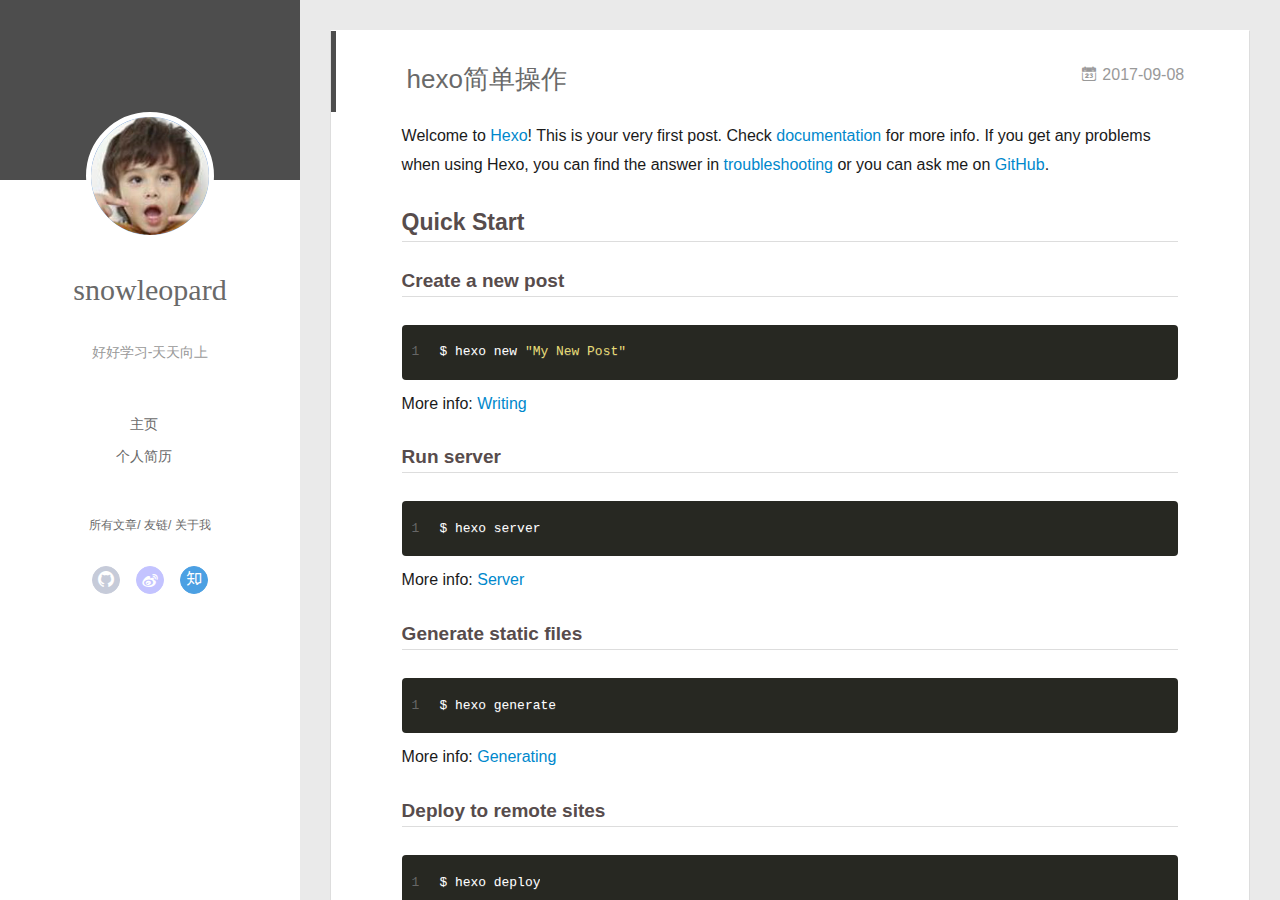
==== commit 4b20a781: "Site updated: 2017-09-08 23:53:25" ====
--- a/index.html
+++ b/index.html
@@ -154,19 +154,19 @@
           <div id="js-content" class="content-ll">
             
   
-    <article id="post-hello-world" class="article article-type-post  article-index" itemscope itemprop="blogPost">
+    <article id="post-hexo" class="article article-type-post  article-index" itemscope itemprop="blogPost">
   <div class="article-inner">
     
       <header class="article-header">
         
   
     <h1 itemprop="name">
-      <a class="article-title" href="/2017/09/08/hello-world/">Hello World</a>
+      <a class="article-title" href="/2017/09/08/hexo/">hexo简单操作</a>
     </h1>
   
 
         
-        <a href="/2017/09/08/hello-world/" class="archive-article-date">
+        <a href="/2017/09/08/hexo/" class="archive-article-date">
   	<time datetime="2017-09-08T13:45:55.817Z" itemprop="datePublished"><i class="icon-calendar icon"></i>2017-09-08</time>
 </a>
         
@@ -195,7 +195,7 @@
 
       
         <p class="article-more-link">
-          <a class="article-more-a" href="/2017/09/08/hello-world/">展开全文 >></a>
+          <a class="article-more-a" href="/2017/09/08/hexo/">展开全文 >></a>
         </p>
       
 
